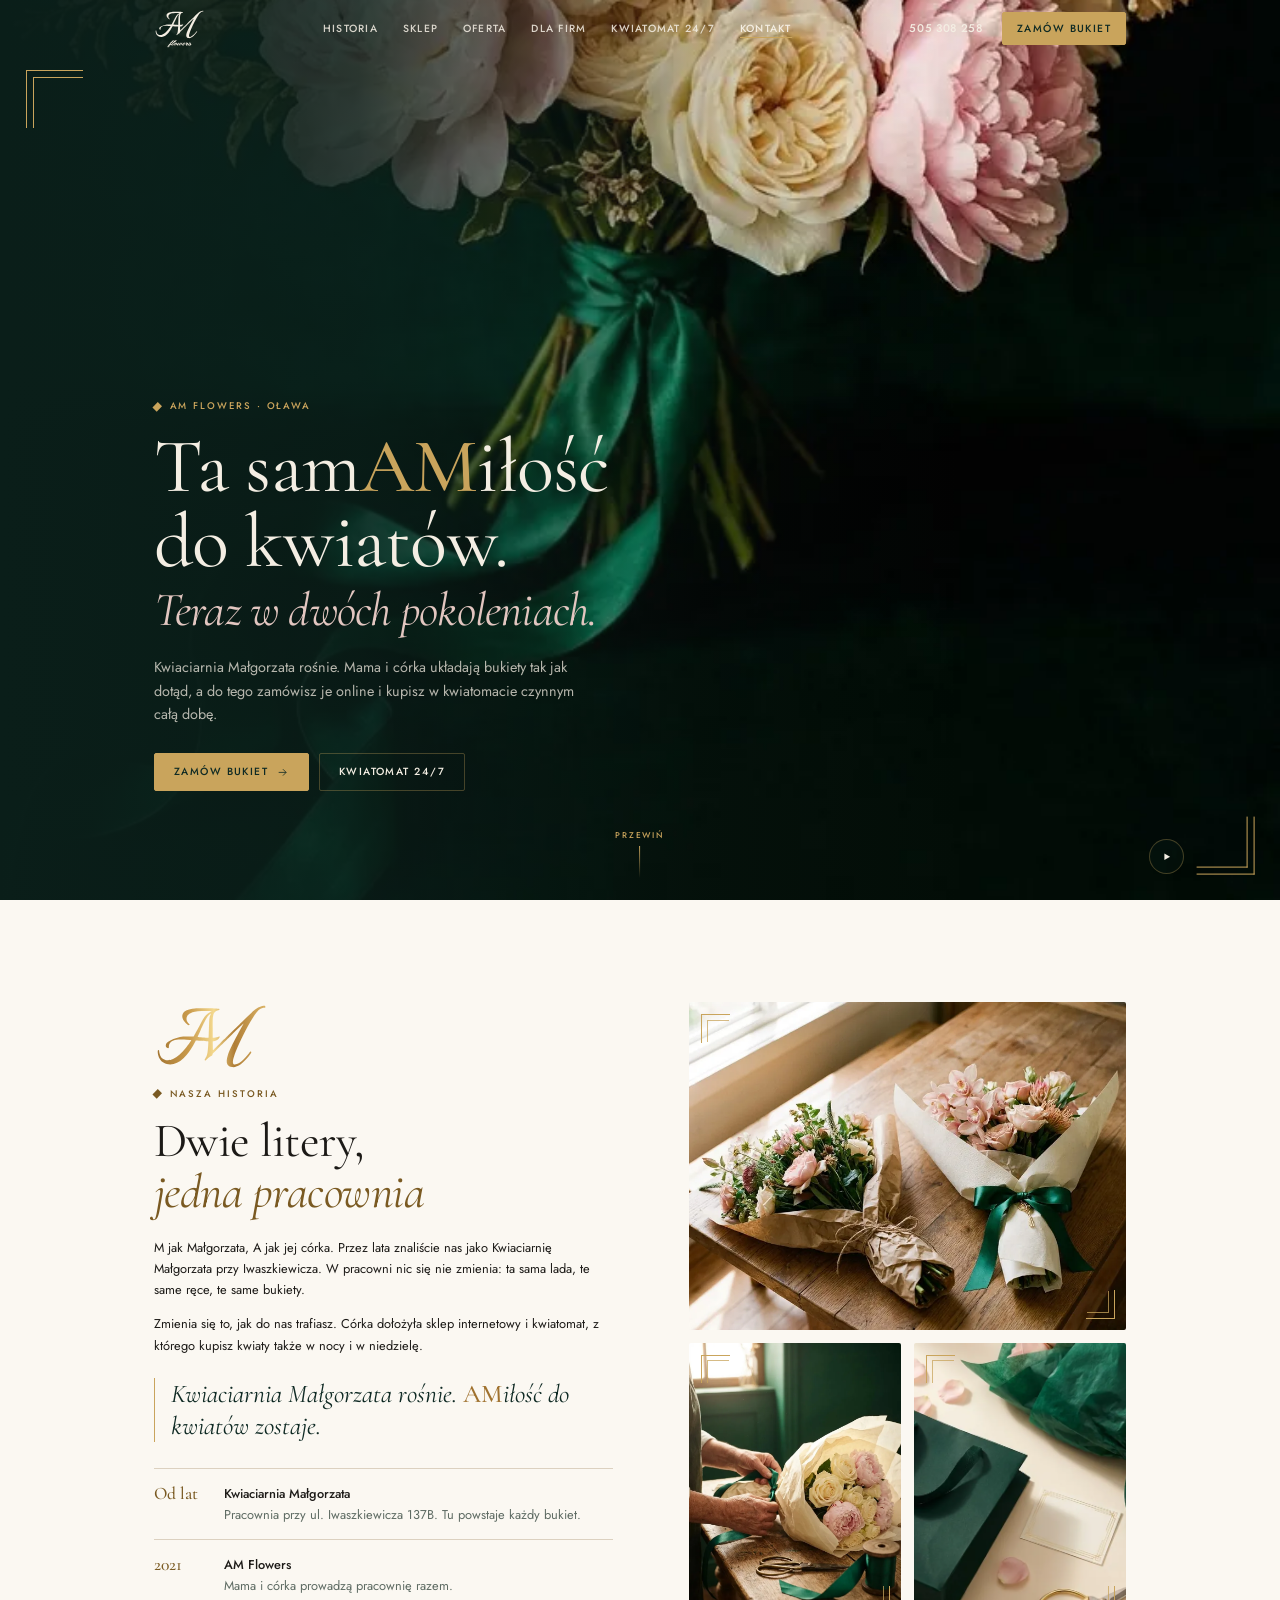
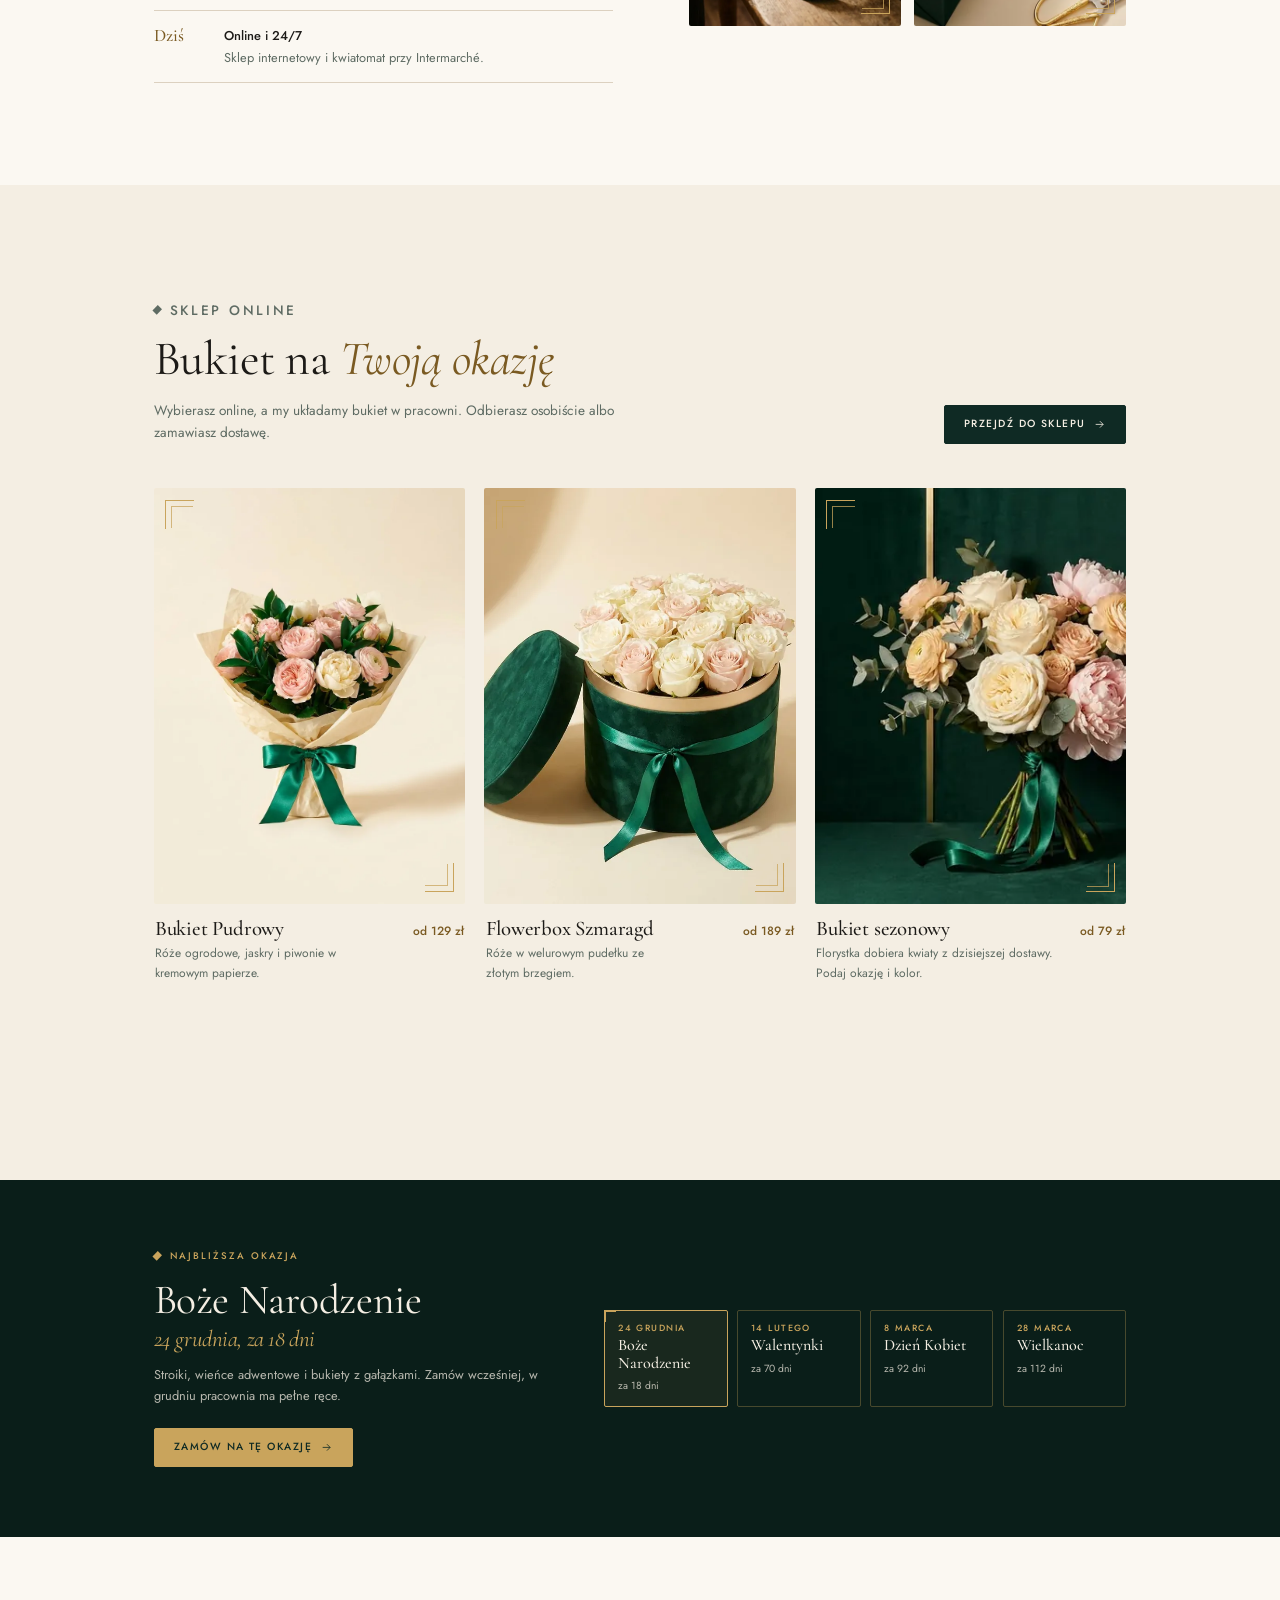
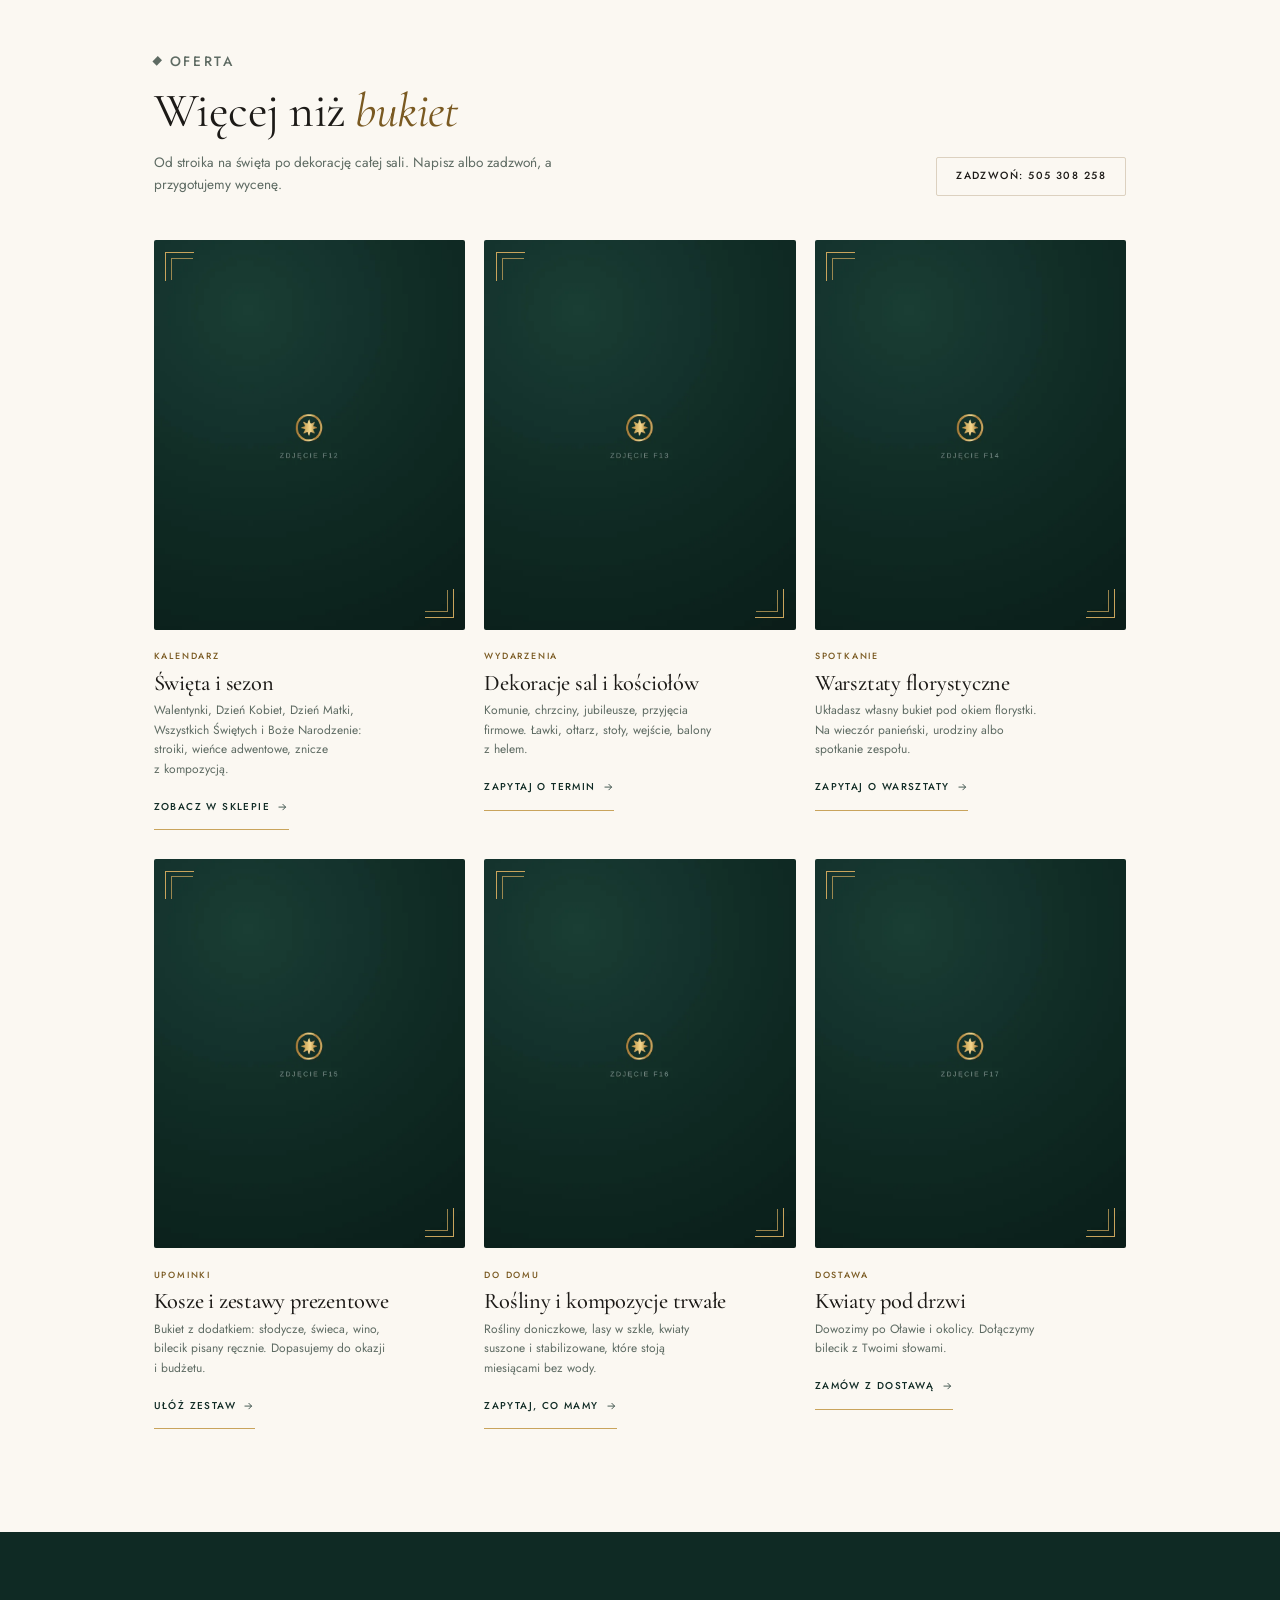
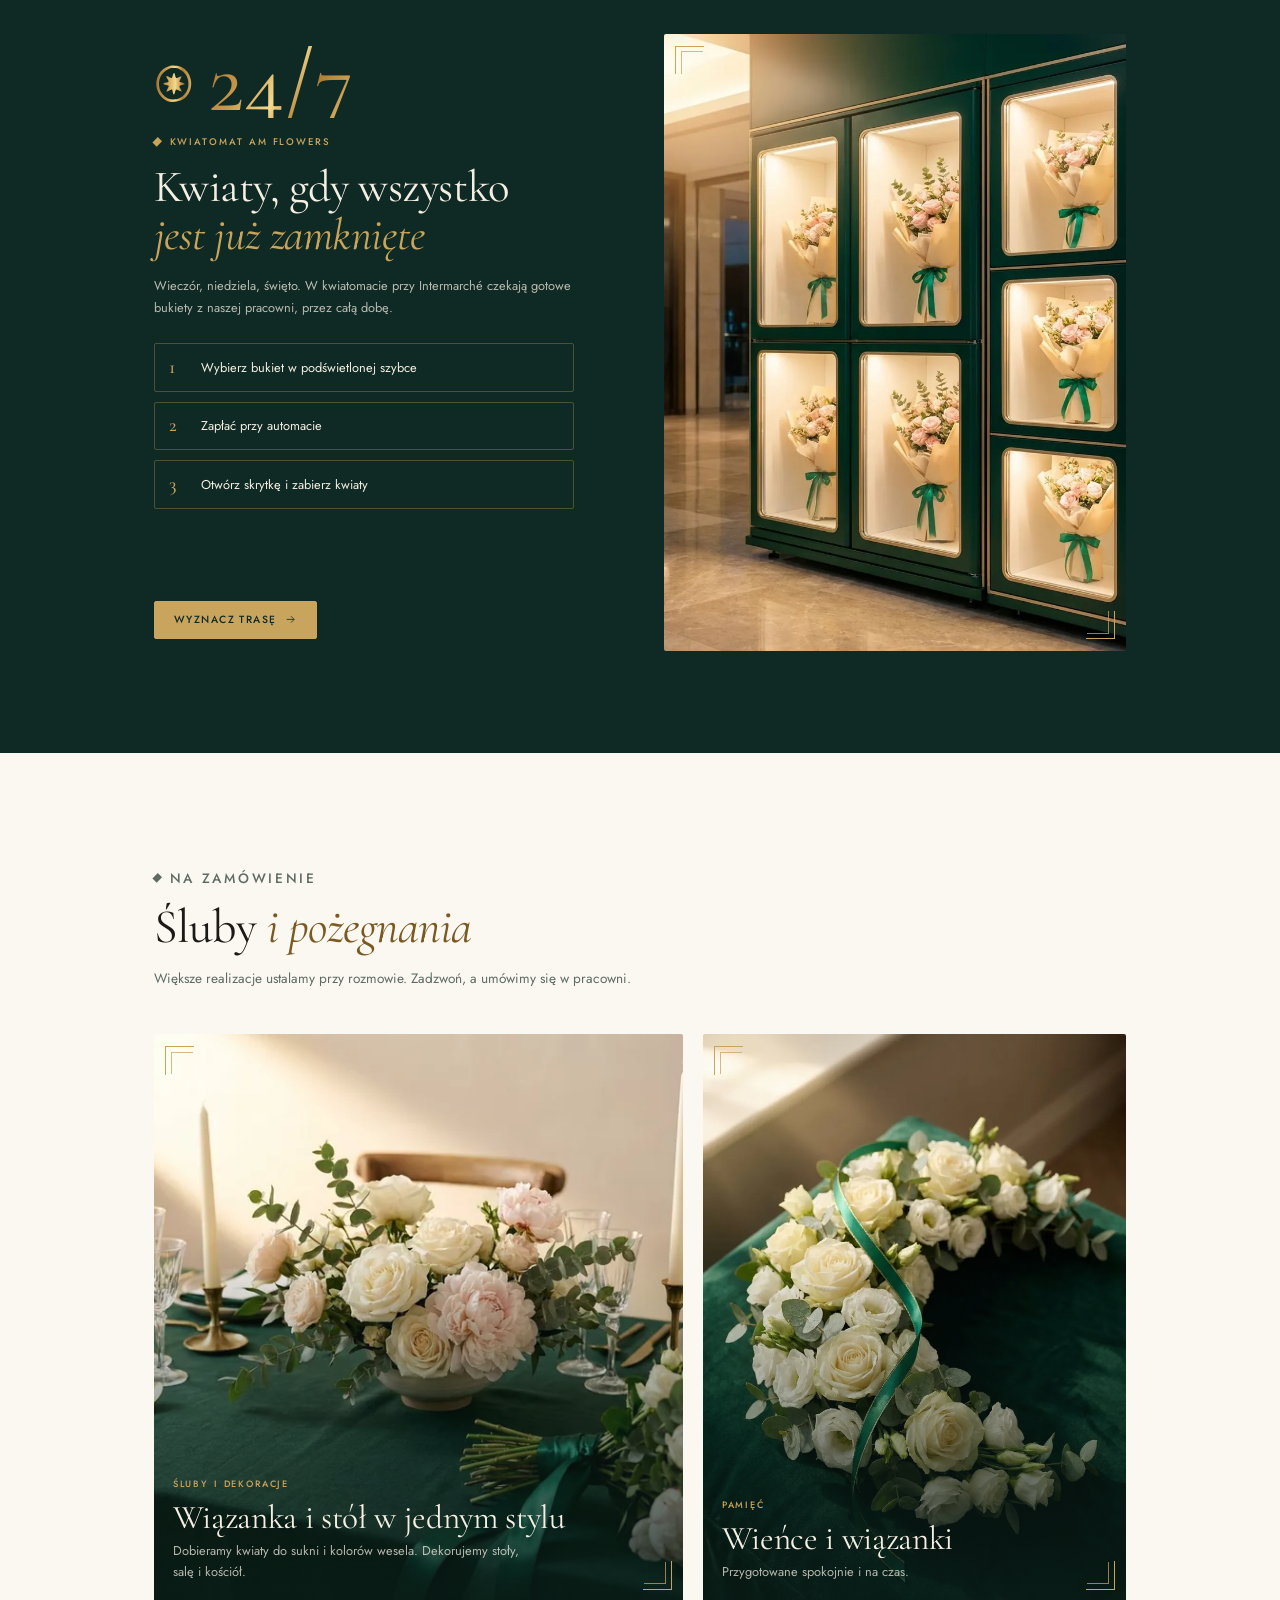
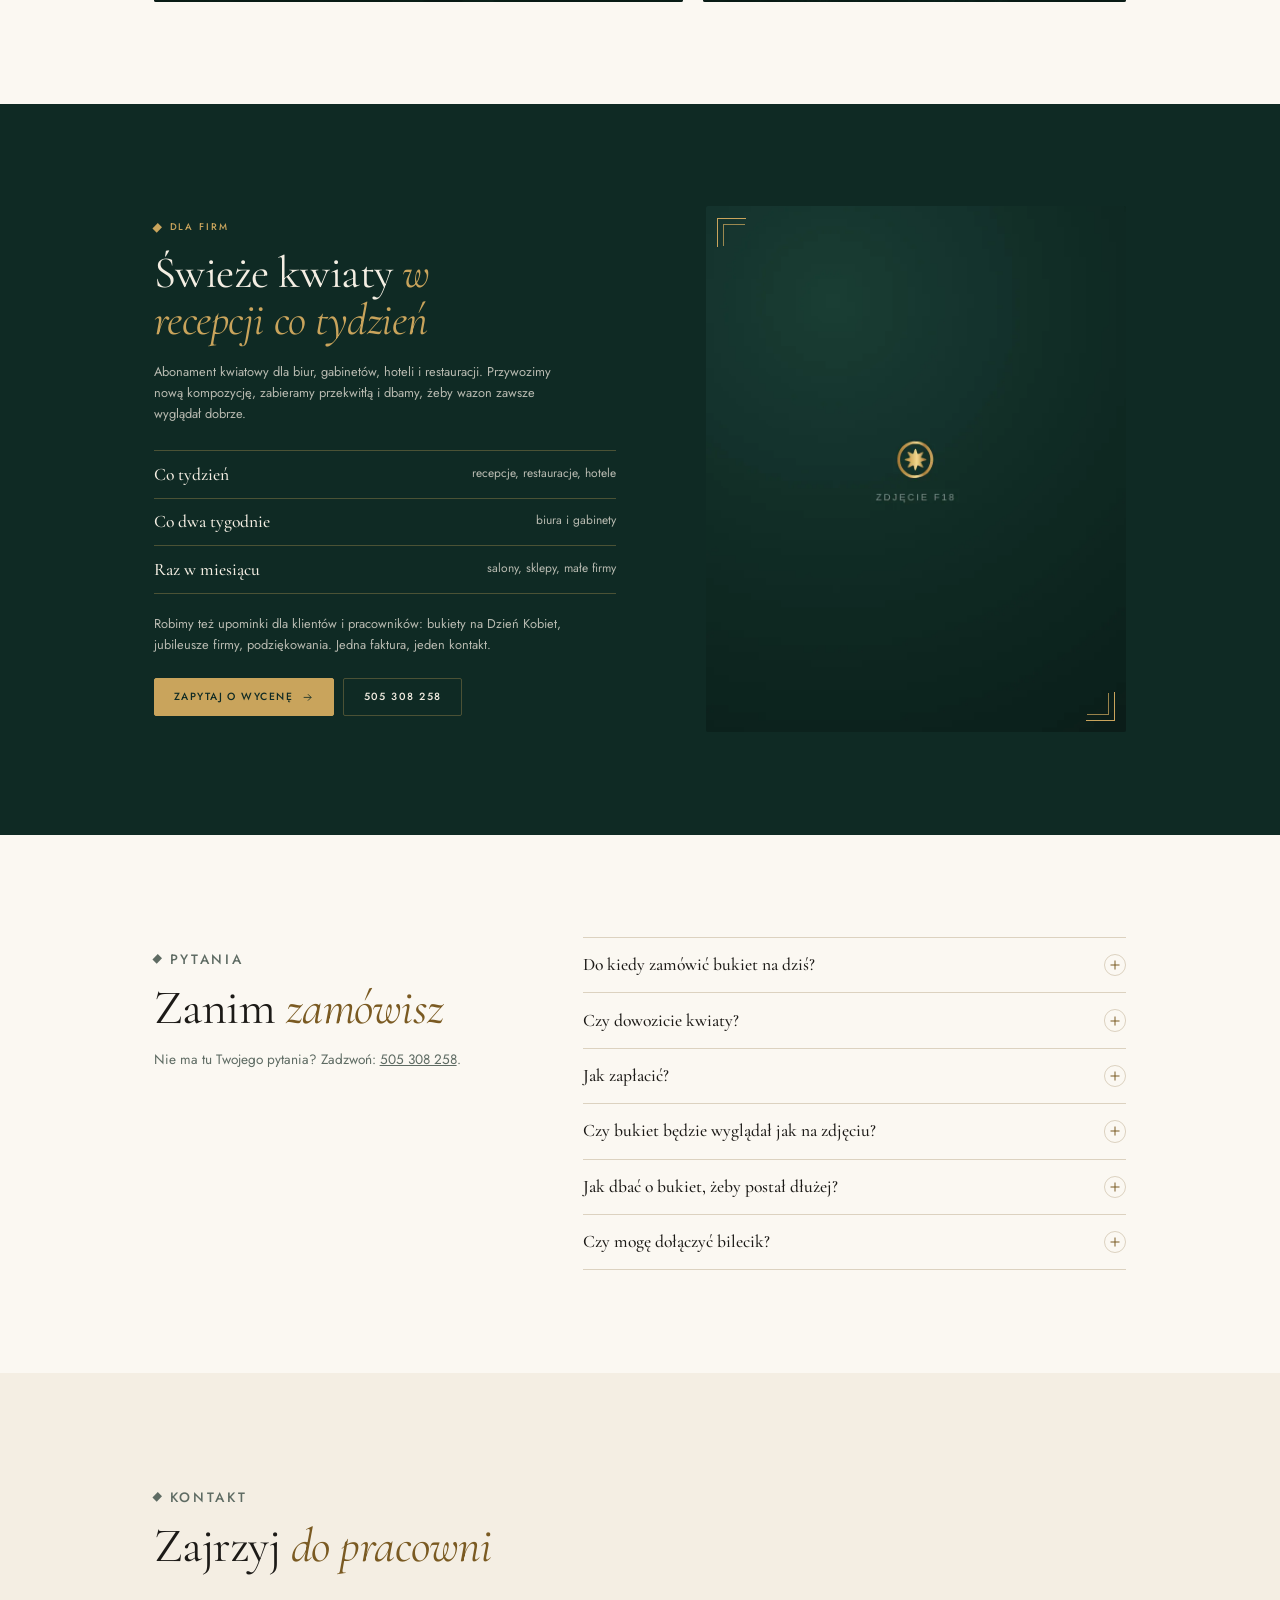
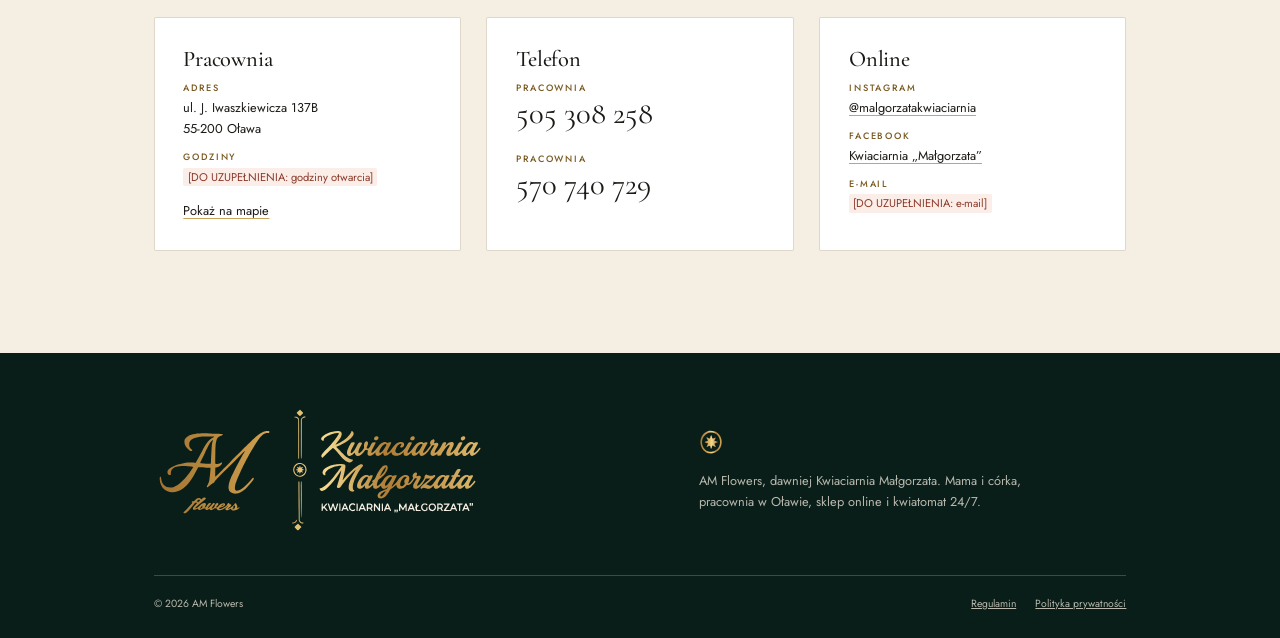
==== index.html @ ce857a8e "Oferta, kalendarz okazji, dla firm, pytania; Sklep w menu prowadzi do sklepu - nowe sekcje: kalendar" ====
<!DOCTYPE html>
<html lang="pl" class="no-js">
<head>
<meta charset="utf-8">
<meta name="viewport" content="width=device-width, initial-scale=1">
<title>Kwiaciarnia Oława · AM Flowers · Kwiatomat 24/7</title>
<meta name="description" content="AM Flowers, dawniej Kwiaciarnia Małgorzata. Bukiety z pracowni przy Iwaszkiewicza w Oławie, sklep online i kwiatomat 24/7 przy Intermarché.">
<link rel="canonical" href="https://amflowers.pl/">
<meta name="theme-color" content="#0F2A24">
<meta property="og:type" content="website">
<meta property="og:locale" content="pl_PL">
<meta property="og:title" content="AM Flowers · dawniej Kwiaciarnia Małgorzata">
<meta property="og:description" content="Mama i córka, pracownia w Oławie, sklep online i kwiatomat 24/7 przy Intermarché.">
<meta property="og:url" content="https://amflowers.pl/">
<meta property="og:image" content="https://amflowers.pl/img/og.jpg">
<link rel="icon" href="favicon.svg" type="image/svg+xml">
<link rel="apple-touch-icon" href="apple-touch-icon.png">
<link rel="manifest" href="manifest.webmanifest">
<link rel="preload" href="fonts/cormorant-garamond-latin-400-normal.woff2" as="font" type="font/woff2" crossorigin>
<link rel="preload" as="image" href="img/f2-800.webp" media="(max-width: 47.99em)">
<link rel="preload" as="image" href="img/hero-poster.webp" media="(min-width: 48em)">
<link rel="stylesheet" href="css/am.css">
<script>document.documentElement.classList.replace('no-js','js');try{var q=new URLSearchParams(location.search);var z=q.get('z')==='malgorzata';if(z){q.delete('z');history.replaceState(null,'',location.pathname+(q.toString()?'?'+q:'')+location.hash)}if(z||sessionStorage.getItem('amArrive')){sessionStorage.removeItem('amArrive');if(!matchMedia('(prefers-reduced-motion: reduce)').matches)document.documentElement.classList.add('arrive')}}catch(e){}</script>
<script type="application/ld+json">
{"@context":"https://schema.org","@type":"Florist","name":"AM Flowers","alternateName":"Kwiaciarnia Małgorzata","url":"https://amflowers.pl/","image":"https://amflowers.pl/img/og.jpg","telephone":["+48505308258","+48570740729"],"address":{"@type":"PostalAddress","streetAddress":"ul. J. Iwaszkiewicza 137B","addressLocality":"Oława","postalCode":"55-200","addressCountry":"PL"},"sameAs":["https://www.instagram.com/malgorzatakwiaciarnia/","https://www.facebook.com/kwiaciarniamalgorzata"],"department":{"@type":"Store","name":"Kwiatomat 24/7 AM Flowers","address":{"@type":"PostalAddress","streetAddress":"ul. ks. prał. F. Kutrowskiego 29","addressLocality":"Oława","postalCode":"55-200","addressCountry":"PL"},"openingHours":"Mo-Su 00:00-23:59"}}
</script>
</head>
<body>
<div class="arrive-veil" aria-hidden="true"><i class="l"></i><i class="r"></i><div class="mark"><img src="logo/am-flowers-gold.svg" alt="" width="1233" height="947"><p>Ta sam<b>AM</b>iłość do kwiatów.</p></div></div>
<a class="skip" href="#tresc">Przejdź do treści</a>

<header class="site-head" id="top">
  <div class="wrap">
    <a class="brand" href="#top" aria-label="AM Flowers, strona główna"><img src="logo/am-flowers-ivory.svg" data-dark="logo/am-flowers-gold.svg" data-light="logo/am-flowers-ivory.svg" width="1233" height="947" alt="AM Flowers"></a>
    <nav class="nav" aria-label="Główna nawigacja">
      <ul>
        <li><a href="#historia">Historia</a></li>
        <li><a href="sklep.html">Sklep</a></li>
        <li><a href="#oferta">Oferta</a></li>
        <li><a href="#firmy">Dla firm</a></li>
        <li><a href="#kwiatomat">Kwiatomat 24/7</a></li>
        <li><a href="#kontakt">Kontakt</a></li>
      </ul>
    </nav>
    <a class="head-tel" href="tel:+48505308258">505 308 258</a>
    <a class="btn btn-gold head-cta" href="sklep.html">Zamów bukiet</a>
    <button class="burger" type="button" aria-expanded="false" aria-controls="mnav" aria-label="Otwórz menu"><span></span></button>
  </div>
</header>
<div class="mnav" id="mnav" hidden>
  <ul>
    <li><a href="#historia">Historia <small>mama i córka</small></a></li>
    <li><a href="sklep.html">Sklep <small>online</small></a></li>
    <li><a href="#oferta">Oferta <small>co robimy</small></a></li>
    <li><a href="#firmy">Dla firm <small>abonament</small></a></li>
    <li><a href="#kwiatomat">Kwiatomat <small>24/7</small></a></li>
    <li><a href="#okazje">Śluby i pamięć <small>na zamówienie</small></a></li>
    <li><a href="#kontakt">Kontakt <small>pracownia</small></a></li>
  </ul>
  <a class="btn btn-gold" href="tel:+48505308258">Zadzwoń: 505 308 258</a>
</div>

<main id="tresc">
  <section class="hero on-dark" aria-labelledby="hero-h">
    <div class="hero-media" data-video="video/hero.mp4">
      <picture>
        <source media="(min-width: 48em)" srcset="img/hero-poster.webp">
        <img src="img/f2-800.webp" width="768" height="1376" alt="" fetchpriority="high">
      </picture>
    </div>
    <i class="corner tl" aria-hidden="true"></i><i class="corner br" aria-hidden="true"></i>
    <div class="wrap">
      <div class="copy">
        <p class="eyebrow rv">AM Flowers · Oława</p>
        <h1 id="hero-h" class="rv rv-d1" aria-label="Ta sama AMiłość do kwiatów. Teraz w dwóch pokoleniach."><span aria-hidden="true">Ta sam<span class="am">AM</span>iłość do&nbsp;kwiatów.<em>Teraz w dwóch pokoleniach.</em></span></h1>
        <p class="lead rv rv-d2">Kwiaciarnia Małgorzata rośnie. Mama i córka układają bukiety tak jak dotąd, a do tego zamówisz je online i kupisz w kwiatomacie czynnym całą dobę.</p>
        <div class="ctas rv rv-d3">
          <a class="btn btn-gold" href="sklep.html">Zamów bukiet <svg viewBox="0 0 24 24" fill="none" stroke="currentColor" stroke-width="1.5" aria-hidden="true"><path d="M5 12h14M13 6l6 6-6 6"/></svg></a>
          <a class="btn btn-ghost" href="#kwiatomat">Kwiatomat 24/7</a>
        </div>
        <p class="was rv rv-d3"><img src="logo/ornament-star.svg" alt="" width="110" height="110">Dawniej Kwiaciarnia Małgorzata · ul. Iwaszkiewicza 137B</p>
      </div>
    </div>
    <a class="scroll-cue" href="#historia">Przewiń<i></i></a>
  </section>

  <section class="section" id="historia" aria-labelledby="h-historia">
    <div class="wrap story-grid">
      <div class="story-copy">
        <img class="monogram rv" src="logo/am-monogram-gold.svg" width="1233" height="720" alt="">
        <p class="eyebrow rv">Nasza historia</p>
        <h2 id="h-historia" class="rv" style="font-size:clamp(2.25rem,5.5vw,3.75rem)">Dwie litery, <em style="font-style:italic;color:var(--gold-text)">jedna pracownia</em></h2>
        <div class="rv" style="margin-top:1.5rem">
          <p>M jak Małgorzata, A jak jej córka. Przez lata znaliście nas jako Kwiaciarnię Małgorzata przy Iwaszkiewicza. W pracowni nic się nie zmienia: ta sama lada, te same ręce, te same bukiety.</p>
          <p>Zmienia się to, jak do nas trafiasz. Córka dołożyła sklep internetowy i kwiatomat, z którego kupisz kwiaty także w nocy i w niedzielę.</p>
        </div>
        <p class="big rv">Kwiaciarnia Małgorzata rośnie. <span class="am">AM</span>iłość do kwiatów zostaje.</p>
        <ol class="steps rv">
          <li><b>Od lat</b><span><strong>Kwiaciarnia Małgorzata</strong>Pracownia przy ul. Iwaszkiewicza 137B. Tu powstaje każdy bukiet.</span></li>
          <li><b>2021</b><span><strong>AM Flowers</strong>Mama i córka prowadzą pracownię razem.</span></li>
          <li><b>Dziś</b><span><strong>Online i 24/7</strong>Sklep internetowy i kwiatomat przy Intermarché.</span></li>
        </ol>
      </div>
      <div class="story-photos">
        <figure class="frame lift rv" style="margin:0"><i class="c2"></i><img src="img/f5-800.webp" srcset="img/f5-800.webp 800w, img/f5-lg.webp 1200w" sizes="(min-width:56em) 45vw, 100vw" width="1200" height="896" alt="Dwa bukiety na dębowym stole: w szarym papierze z jutą i w kremowym papierze ze szmaragdową wstążką" loading="lazy"></figure>
        <figure class="frame lift tall rv rv-d1" style="margin:0"><i class="c2"></i><img src="img/f4-800.webp" srcset="img/f4-800.webp 800w, img/f4-lg.webp 896w" sizes="(min-width:56em) 22vw, 100vw" width="896" height="1200" alt="Dłonie florystki wiążą szmaragdową wstążkę na bukiecie róż i piwonii" loading="lazy"></figure>
        <figure class="frame lift tall rv rv-d2" style="margin:0"><i class="c2"></i><img src="img/f10-800.webp" srcset="img/f10-800.webp 800w, img/f10-lg.webp 1200w" sizes="(min-width:56em) 22vw, 100vw" width="1200" height="896" alt="Szmaragdowa torba, bilecik ze złotą ramką i bukiet w szmaragdowej bibule" loading="lazy"></figure>
      </div>
    </div>
  </section>

  <section class="section" id="sklep" aria-labelledby="h-sklep" style="background:var(--paper-2)">
    <div class="wrap">
      <div class="head-row">
        <div class="section-head">
          <p class="eyebrow rv">Sklep online</p>
          <h2 id="h-sklep" class="rv">Bukiet na <em>Twoją okazję</em></h2>
          <p class="rv">Wybierasz online, a my układamy bukiet w pracowni. Odbierasz osobiście albo zamawiasz dostawę.</p>
        </div>
        <a class="btn rv" href="sklep.html">Przejdź do sklepu <svg viewBox="0 0 24 24" fill="none" stroke="currentColor" stroke-width="1.5" aria-hidden="true"><path d="M5 12h14M13 6l6 6-6 6"/></svg></a>
      </div>
      <div class="shop-grid">
        <a class="card lift rv" href="sklep.html#p=bukiet-pudrowy">
          <div class="frame"><i class="c2"></i><img src="img/f7-800.webp" srcset="img/f7-800.webp 800w, img/f7-lg.webp 896w" sizes="(min-width:62em) 30vw, (min-width:40em) 50vw, 100vw" width="896" height="1200" alt="Bukiet różowych róż ogrodowych i jaskrów w kremowym papierze ze szmaragdową kokardą" loading="lazy"></div>
          <div class="card-body"><div><h3>Bukiet Pudrowy</h3><p>Róże ogrodowe, jaskry i piwonie w kremowym papierze.</p></div><span class="price">od 129 zł</span></div>
        </a>
        <a class="card lift rv rv-d1" href="sklep.html#p=flowerbox-szmaragd">
          <div class="frame"><i class="c2"></i><img src="img/f8-800.webp" srcset="img/f8-800.webp 800w, img/f8-lg.webp 1024w" sizes="(min-width:62em) 30vw, (min-width:40em) 50vw, 100vw" width="1024" height="1024" alt="Szmaragdowy welurowy flowerbox ze złotym brzegiem, wypełniony kremowymi i różowymi różami" loading="lazy" style="object-position:50% 40%"></div>
          <div class="card-body"><div><h3>Flowerbox Szmaragd</h3><p>Róże w welurowym pudełku ze złotym brzegiem.</p></div><span class="price">od 189 zł</span></div>
        </a>
        <a class="card lift rv rv-d2" href="sklep.html#p=bukiet-sezonowy">
          <div class="frame"><i class="c2"></i><img src="img/f1-800.webp" srcset="img/f1-800.webp 800w, img/f1-lg.webp 1376w" sizes="(min-width:62em) 30vw, (min-width:40em) 50vw, 100vw" width="1376" height="768" alt="Bukiet kremowych róż, jaskrów i piwonii z eukaliptusem na szmaragdowym tle" loading="lazy" style="object-position:74% 50%"></div>
          <div class="card-body"><div><h3>Bukiet sezonowy</h3><p>Florystka dobiera kwiaty z dzisiejszej dostawy. Podaj okazję i kolor.</p></div><span class="price">od 79 zł</span></div>
        </a>
      </div>
      <div class="shop-foot rv">
        <ul>
          <li>Odbiór w pracowni</li>
          <li>Dostawa po Oławie</li>
          <li>Bilecik z Twoimi życzeniami</li>
        </ul>
        <a class="btn" href="sklep.html">Cały sklep <svg viewBox="0 0 24 24" fill="none" stroke="currentColor" stroke-width="1.5" aria-hidden="true"><path d="M5 12h14M13 6l6 6-6 6"/></svg></a>
      </div>
    </div>
  </section>


  <section class="cal on-dark" aria-labelledby="h-cal">
    <div class="wrap cal-in">
      <div class="cal-now rv">
        <p class="eyebrow">Najbliższa okazja</p>
        <h2 id="h-cal"><span id="calName">Boże Narodzenie</span> <em id="calWhen"></em></h2>
        <p class="muted" id="calTip">Stroiki, wieńce adwentowe i bukiety z gałązkami. Zamów wcześniej, w grudniu pracownia ma pełne ręce.</p>
        <a class="btn btn-gold" id="calCta" href="sklep.html">Zamów na tę okazję <svg viewBox="0 0 24 24" fill="none" stroke="currentColor" stroke-width="1.5" aria-hidden="true"><path d="M5 12h14M13 6l6 6-6 6"/></svg></a>
      </div>
      <ol class="cal-list rv rv-d1" id="calList" aria-label="Kalendarz okazji"></ol>
    </div>
  </section>



  <section class="section" id="oferta" aria-labelledby="h-oferta">
    <div class="wrap">
      <div class="head-row">
        <div class="section-head">
          <p class="eyebrow rv">Oferta</p>
          <h2 id="h-oferta" class="rv">Więcej niż <em>bukiet</em></h2>
          <p class="rv">Od stroika na święta po dekorację całej sali. Napisz albo zadzwoń, a przygotujemy wycenę.</p>
        </div>
        <a class="btn btn-ghost rv" href="tel:+48505308258">Zadzwoń: 505 308 258</a>
      </div>
      <div class="svc-grid">
        <article class="svc lift rv">
          <div class="frame"><i class="c2"></i><img src="img/s-sezon.webp" width="900" height="1200" alt="Wieniec adwentowy ze świecami i szmaragdową wstążką na dębowym stole" loading="lazy"></div>
          <div class="svc-body"><small>Kalendarz</small><h3>Święta i sezon</h3><p>Walentynki, Dzień Kobiet, Dzień Matki, Wszystkich Świętych i Boże Narodzenie: stroiki, wieńce adwentowe, znicze z kompozycją.</p><a href="sklep.html">Zobacz w sklepie <svg viewBox="0 0 24 24" fill="none" stroke="currentColor" stroke-width="1.5" aria-hidden="true"><path d="M5 12h14M13 6l6 6-6 6"/></svg></a></div>
        </article>
        <article class="svc lift rv rv-d1">
          <div class="frame"><i class="c2"></i><img src="img/s-dekoracje.webp" width="900" height="1200" alt="Sala przygotowana na przyjęcie: girlandy z kwiatów i świece na długim stole" loading="lazy"></div>
          <div class="svc-body"><small>Wydarzenia</small><h3>Dekoracje sal i kościołów</h3><p>Komunie, chrzciny, jubileusze, przyjęcia firmowe. Ławki, ołtarz, stoły, wejście, balony z helem.</p><a href="#kontakt">Zapytaj o termin <svg viewBox="0 0 24 24" fill="none" stroke="currentColor" stroke-width="1.5" aria-hidden="true"><path d="M5 12h14M13 6l6 6-6 6"/></svg></a></div>
        </article>
        <article class="svc lift rv rv-d2">
          <div class="frame"><i class="c2"></i><img src="img/s-warsztaty.webp" width="900" height="1200" alt="Kilka par dłoni układa bukiety przy wspólnym stole w pracowni" loading="lazy"></div>
          <div class="svc-body"><small>Spotkanie</small><h3>Warsztaty florystyczne</h3><p>Układasz własny bukiet pod okiem florystki. Na wieczór panieński, urodziny albo spotkanie zespołu.</p><a href="#kontakt">Zapytaj o warsztaty <svg viewBox="0 0 24 24" fill="none" stroke="currentColor" stroke-width="1.5" aria-hidden="true"><path d="M5 12h14M13 6l6 6-6 6"/></svg></a></div>
        </article>
        <article class="svc lift rv">
          <div class="frame"><i class="c2"></i><img src="img/s-prezenty.webp" width="900" height="1200" alt="Szmaragdowe pudełka prezentowe z małymi bukietami i bilecikami ze złotą ramką" loading="lazy"></div>
          <div class="svc-body"><small>Upominki</small><h3>Kosze i zestawy prezentowe</h3><p>Bukiet z dodatkiem: słodycze, świeca, wino, bilecik pisany ręcznie. Dopasujemy do okazji i budżetu.</p><a href="#kontakt">Ułóż zestaw <svg viewBox="0 0 24 24" fill="none" stroke="currentColor" stroke-width="1.5" aria-hidden="true"><path d="M5 12h14M13 6l6 6-6 6"/></svg></a></div>
        </article>
        <article class="svc lift rv rv-d1">
          <div class="frame"><i class="c2"></i><img src="img/s-rosliny.webp" width="900" height="1200" alt="Rośliny doniczkowe w ceramicznych osłonkach i szklany słój z mchem na parapecie" loading="lazy"></div>
          <div class="svc-body"><small>Do domu</small><h3>Rośliny i kompozycje trwałe</h3><p>Rośliny doniczkowe, lasy w szkle, kwiaty suszone i stabilizowane, które stoją miesiącami bez wody.</p><a href="#kontakt">Zapytaj, co mamy <svg viewBox="0 0 24 24" fill="none" stroke="currentColor" stroke-width="1.5" aria-hidden="true"><path d="M5 12h14M13 6l6 6-6 6"/></svg></a></div>
        </article>
        <article class="svc lift rv rv-d2">
          <div class="frame"><i class="c2"></i><img src="img/s-dostawa.webp" width="900" height="1200" alt="Dłoń wręcza bukiet w kremowym papierze przy drzwiach mieszkania" loading="lazy"></div>
          <div class="svc-body"><small>Dostawa</small><h3>Kwiaty pod drzwi</h3><p>Dowozimy po Oławie i okolicy. Dołączymy bilecik z Twoimi słowami.</p><a href="sklep.html">Zamów z dostawą <svg viewBox="0 0 24 24" fill="none" stroke="currentColor" stroke-width="1.5" aria-hidden="true"><path d="M5 12h14M13 6l6 6-6 6"/></svg></a></div>
        </article>
      </div>
    </div>
  </section>

  <section class="section on-dark kiosk" id="kwiatomat" aria-labelledby="h-kiosk">
    <div class="wrap kiosk-grid">
      <figure class="frame lift rv" style="margin:0"><i class="c2"></i><img src="img/f6-800.webp" srcset="img/f6-800.webp 800w, img/f6-lg.webp 896w" sizes="(min-width:56em) 45vw, 100vw" width="896" height="1200" alt="Szmaragdowy kwiatomat z podświetlonymi szybkami, w każdej bukiet w kremowym papierze" loading="lazy"></figure>
      <div>
        <div class="k247 rv"><img src="logo/ornament-star.svg" width="110" height="110" alt=""><span aria-hidden="true">24/7</span></div>
        <p class="eyebrow rv">Kwiatomat AM Flowers</p>
        <h2 id="h-kiosk" class="rv">Kwiaty, gdy wszystko <em style="font-style:italic;color:var(--gold)">jest już zamknięte</em></h2>
        <p class="muted rv" style="margin-top:1.25rem;max-width:34rem">Wieczór, niedziela, święto. W kwiatomacie przy Intermarché czekają gotowe bukiety z naszej pracowni, przez całą dobę.</p>
        <ol class="how rv">
          <li>Wybierz bukiet w podświetlonej szybce</li>
          <li>Zapłać przy automacie</li>
          <li>Otwórz skrytkę i zabierz kwiaty</li>
        </ol>
        <p class="addr rv"><strong>Adres</strong>Intermarché, ul. ks. prał. F. Kutrowskiego 29, 55-200 Oława</p>
        <div class="rv" style="margin-top:1.75rem"><a class="btn btn-gold" href="https://www.google.com/maps/search/?api=1&amp;query=Intermarch%C3%A9+Kutrowskiego+29+O%C5%82awa" target="_blank" rel="noopener">Wyznacz trasę <svg viewBox="0 0 24 24" fill="none" stroke="currentColor" stroke-width="1.5" aria-hidden="true"><path d="M5 12h14M13 6l6 6-6 6"/></svg><span class="sr-only">(otwiera Mapy Google)</span></a></div>
      </div>
    </div>
  </section>


  <section class="section" id="okazje" aria-labelledby="h-okazje">
    <div class="wrap">
      <div class="section-head">
        <p class="eyebrow rv">Na zamówienie</p>
        <h2 id="h-okazje" class="rv">Śluby <em>i pożegnania</em></h2>
        <p class="rv">Większe realizacje ustalamy przy rozmowie. Zadzwoń, a umówimy się w pracowni.</p>
      </div>
      <div class="occ-grid">
        <a class="occ lift rv" href="tel:+48505308258">
          <div class="frame"><i class="c2"></i><img src="img/f9-800.webp" srcset="img/f9-800.webp 800w, img/f9-lg.webp 1200w" sizes="(min-width:48em) 55vw, 100vw" width="1200" height="896" alt="Stół weselny ze szmaragdowym obrusem, kompozycją z róż i piwonii, świecami i wiązanką" loading="lazy"><span class="shade"></span></div>
          <div class="txt"><small>Śluby i dekoracje</small><h3>Wiązanka i stół w jednym stylu</h3><p>Dobieramy kwiaty do sukni i kolorów wesela. Dekorujemy stoły, salę i kościół.</p></div>
        </a>
        <a class="occ lift rv rv-d1" href="tel:+48505308258">
          <div class="frame"><i class="c2"></i><img src="img/f11-800.webp" srcset="img/f11-800.webp 800w, img/f11-lg.webp 896w" sizes="(min-width:48em) 45vw, 100vw" width="896" height="1200" alt="Wiązanka z białych róż i eukaliptusa na szmaragdowym aksamicie" loading="lazy"><span class="shade"></span></div>
          <div class="txt"><small>Pamięć</small><h3>Wieńce i wiązanki</h3><p>Przygotowane spokojnie i na czas.</p></div>
        </a>
      </div>
    </div>
  </section>

  <section class="section on-dark biz" id="firmy" aria-labelledby="h-firmy">
    <div class="wrap biz-grid">
      <div>
        <p class="eyebrow rv">Dla firm</p>
        <h2 id="h-firmy" class="rv">Świeże kwiaty <em style="font-style:italic;color:var(--gold)">w recepcji co tydzień</em></h2>
        <p class="muted rv" style="margin-top:1.25rem;max-width:34rem">Abonament kwiatowy dla biur, gabinetów, hoteli i restauracji. Przywozimy nową kompozycję, zabieramy przekwitłą i dbamy, żeby wazon zawsze wyglądał dobrze.</p>
        <ul class="biz-list rv">
          <li><b>Co tydzień</b><span>recepcje, restauracje, hotele</span></li>
          <li><b>Co dwa tygodnie</b><span>biura i gabinety</span></li>
          <li><b>Raz w miesiącu</b><span>salony, sklepy, małe firmy</span></li>
        </ul>
        <p class="muted rv" style="margin-bottom:1.75rem">Robimy też upominki dla klientów i pracowników: bukiety na Dzień Kobiet, jubileusze firmy, podziękowania. Jedna faktura, jeden kontakt.</p>
        <div class="rv" style="display:flex;flex-wrap:wrap;gap:.75rem"><a class="btn btn-gold" href="#kontakt">Zapytaj o wycenę <svg viewBox="0 0 24 24" fill="none" stroke="currentColor" stroke-width="1.5" aria-hidden="true"><path d="M5 12h14M13 6l6 6-6 6"/></svg></a><a class="btn btn-ghost" href="tel:+48505308258">505 308 258</a></div>
      </div>
      <figure class="frame lift rv" style="margin:0"><i class="c2"></i><img src="img/s-firmy.webp" width="900" height="1200" alt="Wysoka kompozycja z róż i eukaliptusa na ladzie recepcji" loading="lazy"></figure>
    </div>
  </section>


  <section class="section" id="pytania" aria-labelledby="h-faq">
    <div class="wrap faq-grid">
      <div class="section-head">
        <p class="eyebrow rv">Pytania</p>
        <h2 id="h-faq" class="rv">Zanim <em>zamówisz</em></h2>
        <p class="rv">Nie ma tu Twojego pytania? Zadzwoń: <a href="tel:+48505308258">505 308 258</a>.</p>
      </div>
      <div class="faq rv">
        <details><summary>Do kiedy zamówić bukiet na dziś?<i aria-hidden="true"></i></summary><p>Zadzwoń rano, a postaramy się przygotować bukiet tego samego dnia. W święta i przed Dniem Matki zamawiaj kilka dni wcześniej. Wieczorem i w niedzielę gotowe bukiety czekają w kwiatomacie przy Intermarché.</p></details>
        <details><summary>Czy dowozicie kwiaty?<i aria-hidden="true"></i></summary><p>Tak, po Oławie i okolicy. Adres i godzinę podajesz przy zamówieniu w sklepie. Koszt dostawy widzisz w koszyku przed zapłatą.</p></details>
        <details><summary>Jak zapłacić?<i aria-hidden="true"></i></summary><p>W sklepie online: BLIK, karta albo Przelewy24. Możesz też zapłacić przy odbiorze w pracowni. Kompozycje na zamówienie (śluby, wieńce, dekoracje) rozliczamy po rozmowie.</p></details>
        <details><summary>Czy bukiet będzie wyglądał jak na zdjęciu?<i aria-hidden="true"></i></summary><p>Układamy go z kwiatów, które danego dnia są najświeższe, w tych samych kolorach i stylu. Jeśli jakiegoś kwiatu brakuje, dobieramy podobny.</p></details>
        <details><summary>Jak dbać o bukiet, żeby postał dłużej?<i aria-hidden="true"></i></summary><p>Przytnij łodygi ukośnie o 2–3 cm, wstaw do czystego wazonu z chłodną wodą i odżywką. Wodę zmieniaj co dwa dni. Postaw bukiet z dala od kaloryfera, słońca i owoców.</p></details>
        <details><summary>Czy mogę dołączyć bilecik?<i aria-hidden="true"></i></summary><p>Tak. W sklepie wpisujesz treść w karcie produktu, a florystka przepisze ją ręcznie na bilecik ze złotą ramką.</p></details>
      </div>
    </div>
  </section>

  <section class="section" id="kontakt" aria-labelledby="h-kontakt" style="background:var(--paper-2)">
    <div class="wrap">
      <div class="section-head">
        <p class="eyebrow rv">Kontakt</p>
        <h2 id="h-kontakt" class="rv">Zajrzyj <em>do pracowni</em></h2>
      </div>
      <div class="contact-grid">
        <div class="contact-card rv">
          <h3>Pracownia</h3>
          <dl>
            <div><dt>Adres</dt><dd>ul. J. Iwaszkiewicza 137B<br>55-200 Oława</dd></div>
            <div><dt>Godziny</dt><dd><span class="todo">[DO UZUPEŁNIENIA: godziny otwarcia]</span></dd></div>
            <div><dd><a href="https://www.google.com/maps/search/?api=1&amp;query=Iwaszkiewicza+137B+O%C5%82awa" target="_blank" rel="noopener">Pokaż na mapie<span class="sr-only"> (otwiera Mapy Google)</span></a></dd></div>
          </dl>
        </div>
        <div class="contact-card rv rv-d1">
          <h3>Telefon</h3>
          <dl>
            <div><dt>Pracownia</dt><dd><a class="tel-big" href="tel:+48505308258">505 308 258</a></dd></div>
            <div><dt>Pracownia</dt><dd><a class="tel-big" href="tel:+48570740729">570 740 729</a></dd></div>
          </dl>
        </div>
        <div class="contact-card rv rv-d2">
          <h3>Online</h3>
          <dl>
            <div><dt>Instagram</dt><dd><a href="https://www.instagram.com/malgorzatakwiaciarnia/" target="_blank" rel="noopener">@malgorzatakwiaciarnia</a></dd></div>
            <div><dt>Facebook</dt><dd><a href="https://www.facebook.com/kwiaciarniamalgorzata" target="_blank" rel="noopener">Kwiaciarnia „Małgorzata”</a></dd></div>
            <div><dt>E-mail</dt><dd><span class="todo">[DO UZUPEŁNIENIA: e-mail]</span></dd></div>
          </dl>
        </div>
      </div>
    </div>
  </section>
</main>

<footer class="site-foot on-dark">
  <div class="wrap">
    <div class="foot-top">
      <img src="logo/lockup-am-x-malgorzata-on-emerald.svg" width="2333" height="926" alt="AM Flowers i Kwiaciarnia Małgorzata" loading="lazy">
      <div>
        <img src="logo/ornament-star.svg" alt="" width="110" height="110" style="width:2rem;margin-bottom:1.25rem">
        <p>AM Flowers, dawniej Kwiaciarnia Małgorzata. Mama i córka, pracownia w Oławie, sklep online i kwiatomat 24/7.</p>
      </div>
    </div>
    <div class="foot-bottom">
      <span>© 2026 AM Flowers</span>
      <span class="foot-links"><a href="regulamin.html">Regulamin</a><a href="polityka-prywatnosci.html">Polityka prywatności</a></span>
    </div>
  </div>
</footer>

<nav class="mbar" aria-label="Szybkie akcje">
  <a href="tel:+48505308258"><svg viewBox="0 0 24 24" fill="none" stroke="currentColor" stroke-width="1.5" aria-hidden="true"><path d="M5 4h4l2 5-2.5 1.5a11 11 0 0 0 5 5L15 13l5 2v4a2 2 0 0 1-2 2A16 16 0 0 1 3 6a2 2 0 0 1 2-2"/></svg>Zadzwoń</a>
  <a href="sklep.html">Zamów bukiet</a>
</nav>

<script src="js/am.js" defer></script>
</body>
</html>
---- css/am.css ----
/* AM Flowers · tokens from brandbook.config.json */
@font-face{font-family:'Cormorant';font-weight:400;font-style:normal;font-display:swap;src:url(../fonts/cormorant-garamond-latin-400-normal.woff2) format('woff2');unicode-range:U+0000-00FF,U+0131,U+0152-0153,U+02BB-02BC,U+02C6,U+02DA,U+02DC,U+2000-206F,U+20AC,U+2122,U+2212}
@font-face{font-family:'Cormorant';font-weight:400;font-style:normal;font-display:swap;src:url(../fonts/cormorant-garamond-latin-ext-400-normal.woff2) format('woff2');unicode-range:U+0100-02AF,U+1E00-1EFF,U+2020,U+20A0-20AB,U+20AD-20CF,U+2113,U+2C60-2C7F,U+A720-A7FF}
@font-face{font-family:'Cormorant';font-weight:500;font-style:normal;font-display:swap;src:url(../fonts/cormorant-garamond-latin-500-normal.woff2) format('woff2');unicode-range:U+0000-00FF,U+0131,U+0152-0153,U+02BB-02BC,U+02C6,U+02DA,U+02DC,U+2000-206F,U+20AC,U+2122,U+2212}
@font-face{font-family:'Cormorant';font-weight:500;font-style:normal;font-display:swap;src:url(../fonts/cormorant-garamond-latin-ext-500-normal.woff2) format('woff2');unicode-range:U+0100-02AF,U+1E00-1EFF,U+2020,U+20A0-20AB,U+20AD-20CF,U+2113,U+2C60-2C7F,U+A720-A7FF}
@font-face{font-family:'Cormorant';font-weight:400;font-style:italic;font-display:swap;src:url(../fonts/cormorant-garamond-latin-400-italic.woff2) format('woff2');unicode-range:U+0000-00FF,U+0131,U+0152-0153,U+02BB-02BC,U+02C6,U+02DA,U+02DC,U+2000-206F,U+20AC,U+2122,U+2212}
@font-face{font-family:'Cormorant';font-weight:400;font-style:italic;font-display:swap;src:url(../fonts/cormorant-garamond-latin-ext-400-italic.woff2) format('woff2');unicode-range:U+0100-02AF,U+1E00-1EFF,U+2020,U+20A0-20AB,U+20AD-20CF,U+2113,U+2C60-2C7F,U+A720-A7FF}
@font-face{font-family:'Jost';font-weight:400;font-display:swap;src:url(../fonts/jost-latin-400-normal.woff2) format('woff2');unicode-range:U+0000-00FF,U+0131,U+0152-0153,U+02BB-02BC,U+02C6,U+02DA,U+02DC,U+2000-206F,U+20AC,U+2122,U+2212}
@font-face{font-family:'Jost';font-weight:400;font-display:swap;src:url(../fonts/jost-latin-ext-400-normal.woff2) format('woff2');unicode-range:U+0100-02AF,U+1E00-1EFF,U+2020,U+20A0-20AB,U+20AD-20CF,U+2113,U+2C60-2C7F,U+A720-A7FF}
@font-face{font-family:'Jost';font-weight:500;font-display:swap;src:url(../fonts/jost-latin-500-normal.woff2) format('woff2');unicode-range:U+0000-00FF,U+0131,U+0152-0153,U+02BB-02BC,U+02C6,U+02DA,U+02DC,U+2000-206F,U+20AC,U+2122,U+2212}
@font-face{font-family:'Jost';font-weight:500;font-display:swap;src:url(../fonts/jost-latin-ext-500-normal.woff2) format('woff2');unicode-range:U+0100-02AF,U+1E00-1EFF,U+2020,U+20A0-20AB,U+20AD-20CF,U+2113,U+2C60-2C7F,U+A720-A7FF}

:root{
  --z:.8;
  --emerald:#0F2A24;--emerald-deep:#0A1E19;--emerald-2:#163A32;
  --gold:#C9A45C;--gold-text:#7A5A22;
  --gold-grad:linear-gradient(120deg,#A0722F 0%,#C99A4B 30%,#F4D98E 52%,#B07E36 70%,#E0BA6C 100%);
  --paper:#FBF8F2;--paper-2:#F4EEE3;--ink:#1C1A17;--muted:#5E6B63;--ivory:#F4EEE3;--ivory-2:rgba(244,238,227,.74);--blush:#E2C6C0;
  --line:rgba(122,90,34,.24);--line-dark:rgba(201,164,92,.32);
  --serif:'Cormorant',Georgia,'Times New Roman',serif;--sans:'Jost',system-ui,-apple-system,'Segoe UI',sans-serif;
  --ease:cubic-bezier(.22,1,.36,1);--r:2px;
  --wrap:min(100% - 2.5rem, 76rem);
  --nav-h:4.5rem;
}
@media (max-width:600px){:root{--z:1;--wrap:min(100% - 2.5rem,76rem)}}
*,*:before,*:after{box-sizing:border-box}
html{font-size:calc(100% * var(--z));-webkit-text-size-adjust:100%;scroll-behavior:smooth;scroll-padding-top:var(--nav-h)}
body{margin:0;background:var(--paper);color:var(--ink);font:400 1rem/1.65 var(--sans);-webkit-font-smoothing:antialiased;overflow-x:clip}
img,video,svg{display:block;max-width:100%;height:auto}
a{color:inherit}
h1,h2,h3{font-family:var(--serif);font-weight:400;line-height:1.06;margin:0;letter-spacing:-.01em;text-wrap:balance}
p{margin:0;text-wrap:pretty}
.wrap{width:var(--wrap);margin-inline:auto}
.skip{position:absolute;left:1rem;top:-4rem;z-index:100;background:var(--emerald);color:var(--ivory);padding:.75rem 1rem;border-radius:var(--r);transition:top .2s}
.skip:focus{top:1rem}
:focus-visible{outline:2px solid var(--gold);outline-offset:3px}
.am{color:#A0722F;font-weight:500;font-style:normal}
.on-dark .am{color:var(--gold)}
.sr-only{position:absolute;width:1px;height:1px;padding:0;margin:-1px;overflow:hidden;clip:rect(0,0,0,0);white-space:nowrap;border:0}

/* eyebrow + divider (romb z wizytówki) */
.eyebrow{display:flex;align-items:center;gap:.75rem;font:500 .75rem/1.2 var(--sans);letter-spacing:.2em;text-transform:uppercase;color:var(--gold-text);margin-bottom:1.25rem}
.on-dark .eyebrow{color:var(--gold)}
.eyebrow:before{content:"";width:.5rem;height:.5rem;background:currentColor;transform:rotate(45deg) scaleY(1.25);flex:none}
.rule{display:flex;align-items:center;gap:.9rem;color:var(--gold);margin:0 auto;width:min(100%,22rem)}
.rule:before,.rule:after{content:"";flex:1;height:5px;border-block:1px solid currentColor;opacity:.7}
.rule img{width:1.6rem;height:1.6rem}

/* buttons */
.btn{--bg:var(--emerald);--fg:var(--ivory);display:inline-flex;align-items:center;justify-content:center;gap:.6rem;min-height:3rem;padding:.8rem 1.5rem;border-radius:var(--r);background:var(--bg);color:var(--fg);font:500 .8125rem/1 var(--sans);letter-spacing:.14em;text-transform:uppercase;text-decoration:none;border:1px solid var(--bg);cursor:pointer;position:relative;transition:background .3s var(--ease),color .3s var(--ease),border-color .3s var(--ease),transform .2s var(--ease)}
.btn svg{width:1rem;height:1rem;transition:transform .3s var(--ease)}
.btn:active{transform:translateY(1px)}
.btn-gold{--bg:var(--gold);--fg:var(--emerald)}
.btn-ghost{--bg:transparent;--fg:var(--ink);border-color:var(--line)}
.on-dark .btn-ghost{--fg:var(--ivory);border-color:var(--line-dark)}
@media (hover:hover){
  .btn:hover svg{transform:translateX(.25rem)}
  .btn-gold:hover{--bg:#D8B66E}
  .btn:not(.btn-gold):not(.btn-ghost):hover{--bg:var(--emerald-2)}
  .btn-ghost:hover{border-color:var(--gold)}
}

/* header */
.site-head{position:fixed;inset:0 0 auto;z-index:50;height:var(--nav-h);color:var(--ivory);transition:background .4s var(--ease),color .4s var(--ease),box-shadow .4s var(--ease)}
.site-head .wrap{height:100%;display:flex;align-items:center;gap:1.5rem}
.site-head.is-solid{background:rgba(251,248,242,.92);color:var(--ink);box-shadow:0 1px 0 var(--line);backdrop-filter:blur(12px);-webkit-backdrop-filter:blur(12px)}
.brand{display:flex;align-items:center;flex:none;min-height:44px}
.brand img{height:3.1rem;width:auto}
.nav{display:none}
.nav ul{list-style:none;display:flex;gap:.25rem;margin:0;padding:0}
.nav a{display:block;position:relative;padding:.7rem .85rem;font:500 .8125rem/1 var(--sans);letter-spacing:.12em;text-transform:uppercase;text-decoration:none;opacity:.86;transition:opacity .25s}
.nav a:after{content:"";position:absolute;left:.85rem;right:.85rem;bottom:.35rem;height:1px;background:var(--gold);transform:scaleX(0);transform-origin:left;transition:transform .35s var(--ease)}
.nav a[aria-current="true"]{opacity:1}
.nav a[aria-current="true"]:after{transform:scaleX(1)}
@media (hover:hover){.nav a:hover{opacity:1}.nav a:hover:after{transform:scaleX(1)}}
.head-tel{display:none;font:500 .875rem/1 var(--sans);letter-spacing:.06em;text-decoration:none;white-space:nowrap}
.head-cta{display:none}
.burger{margin-left:auto;width:2.75rem;height:2.75rem;display:grid;place-items:center;background:none;border:1px solid currentColor;border-color:var(--line-dark);border-radius:var(--r);color:inherit;cursor:pointer}
.is-solid .burger{border-color:var(--line)}
.burger span{width:1.1rem;height:1px;background:currentColor;position:relative;transition:background .2s}
.burger span:before,.burger span:after{content:"";position:absolute;left:0;width:100%;height:1px;background:currentColor;transition:transform .3s var(--ease)}
.burger span:before{top:-6px}.burger span:after{top:6px}
.burger[aria-expanded="true"] span{background:transparent}
.burger[aria-expanded="true"] span:before{transform:translateY(6px) rotate(45deg)}
.burger[aria-expanded="true"] span:after{transform:translateY(-6px) rotate(-45deg)}
.mnav{position:fixed;inset:var(--nav-h) 0 0;z-index:49;background:var(--emerald);color:var(--ivory);padding:2rem 1.25rem calc(2rem + env(safe-area-inset-bottom));display:flex;flex-direction:column;gap:2rem;opacity:0;visibility:hidden;transform:translateY(-.5rem);transition:opacity .3s var(--ease),transform .3s var(--ease),visibility 0s .3s;overflow:auto}
.mnav.open{opacity:1;visibility:visible;transform:none;transition:opacity .3s var(--ease),transform .3s var(--ease)}
.mnav ul{list-style:none;margin:0;padding:0}
.mnav li{border-bottom:1px solid var(--line-dark)}
.mnav a{display:flex;justify-content:space-between;align-items:center;padding:1rem 0;font:400 1.75rem/1.1 var(--serif);text-decoration:none}
.mnav a small{font:500 .7rem/1 var(--sans);letter-spacing:.18em;text-transform:uppercase;color:var(--gold)}
.mnav .btn{width:100%}
@media (min-width:62em){
  .nav{display:block;margin-inline:auto}
  .head-tel{display:inline-block}
  .head-cta{display:inline-flex;min-height:2.6rem;padding:.65rem 1.1rem}
  .burger,.mnav{display:none}
}

/* hero */
.hero,.hero.on-dark{position:relative;min-height:100svh;background:var(--emerald-deep);color:var(--ivory);display:flex;align-items:flex-end;overflow:hidden;isolation:isolate}
.hero-media{position:absolute;inset:0;z-index:-2}
.hero-media video,.hero-media img{width:100%;height:100%;object-fit:cover;object-position:70% 40%}
.hero-media:after{content:"";position:absolute;inset:0;background:linear-gradient(180deg,rgba(10,30,25,.2) 0%,rgba(10,30,25,0) 30%,rgba(10,30,25,.55) 62%,var(--emerald-deep) 100%)}
.hero .wrap{padding-block:max(calc(var(--nav-h) + 2rem),46svh) 3rem;position:relative}
@media (max-width:47.99em){.hero-media{bottom:auto;height:72svh}.hero-media img{object-position:50% 8%}.hero-media:after{background:linear-gradient(180deg,rgba(10,30,25,.25) 0%,rgba(10,30,25,0) 25%,rgba(10,30,25,.35) 50%,var(--emerald-deep) 92%)}}
.hero h1{font-size:clamp(2.6rem,9.5vw,6rem);line-height:.98}
.hero h1 em{display:block;font-style:italic;color:var(--blush);font-size:.62em;line-height:1.1;margin-top:.4rem}
.hero .lead{margin-top:1.5rem;max-width:34rem;font-size:1.125rem;color:var(--ivory-2)}
.hero .ctas{display:flex;flex-wrap:wrap;gap:.75rem;margin-top:2rem}
.hero .was{margin-top:2.25rem;display:flex;align-items:center;gap:.75rem;font:500 .75rem/1.4 var(--sans);letter-spacing:.16em;text-transform:uppercase;color:var(--gold)}
.hero .was img{width:1.25rem}
.corner{position:absolute;width:4.5rem;height:4.5rem;pointer-events:none;color:var(--gold)}
.corner:before,.corner:after{content:"";position:absolute;border:solid currentColor;border-width:1px 0 0 1px}
.corner:before{inset:0}.corner:after{inset:.55rem 0 0 .55rem}
.corner.tl{top:calc(var(--nav-h) + 1rem);left:1.25rem}
.corner.br{bottom:1.25rem;right:1.25rem;transform:rotate(180deg)}
.scroll-cue{display:none}
@media (min-width:48em){
  .hero{align-items:center}
  .hero-media video,.hero-media img{object-position:center}
  .hero-media:after{background:linear-gradient(90deg,var(--emerald-deep) 0%,rgba(10,30,25,.85) 28%,rgba(10,30,25,.2) 55%,rgba(10,30,25,0) 75%)}
  .hero .wrap{padding-block:calc(var(--nav-h) + 3rem) 5rem}
  .hero .copy{max-width:min(42rem,52%)}
  .corner.tl{left:2rem}.corner.br{right:2rem;bottom:2rem}
  .scroll-cue{display:flex;position:absolute;left:50%;bottom:1.75rem;transform:translateX(-50%);flex-direction:column;align-items:center;gap:.5rem;font:500 .65rem/1 var(--sans);letter-spacing:.22em;text-transform:uppercase;color:var(--gold);text-decoration:none}
  .scroll-cue i{width:1px;height:2.5rem;background:linear-gradient(var(--gold),transparent);transform-origin:top;animation:cue 2.4s var(--ease) infinite}
}
@keyframes cue{0%{transform:scaleY(0)}50%{transform:scaleY(1);opacity:1}100%{transform:scaleY(1);opacity:0}}
.hero-toggle{position:absolute;right:1.25rem;top:calc(var(--nav-h) + 1rem);width:2.75rem;height:2.75rem;border-radius:50%;border:1px solid var(--line-dark);background:rgba(10,30,25,.35);color:var(--ivory);display:grid;place-items:center;cursor:pointer}
.hero-toggle svg{width:.9rem;height:.9rem}
@media (min-width:48em){.hero-toggle{top:auto;bottom:2rem;right:7.5rem}}

/* sections */
.section{padding-block:clamp(4.5rem,10vw,8rem)}
.section-head{max-width:40rem;margin-bottom:clamp(2.5rem,5vw,3.5rem)}
.section-head h2{font-size:clamp(2.25rem,5.5vw,3.75rem)}
.section-head h2 em{font-style:italic;color:var(--gold-text)}
.on-dark .section-head h2 em{color:var(--gold)}
.section-head p{margin-top:1.1rem;font-size:1.0625rem;color:var(--muted)}
.on-dark{background:var(--emerald);color:var(--ivory)}
.on-dark .section-head p,.on-dark .muted{color:var(--ivory-2)}

/* frame with gold corners (hover: corners slide out) */
.frame{position:relative;overflow:hidden;border-radius:var(--r);background:var(--emerald)}
.frame img{width:100%;height:100%;object-fit:cover;transition:transform .9s var(--ease)}
.frame:before,.frame:after{content:"";position:absolute;z-index:2;width:2.25rem;height:2.25rem;pointer-events:none;border:solid var(--gold);transition:transform .5s var(--ease);box-shadow:inset 0 0 0 0 transparent}
.frame:before{top:.9rem;left:.9rem;border-width:1px 0 0 1px}
.frame:after{bottom:.9rem;right:.9rem;border-width:0 1px 1px 0}
.frame .c2{position:absolute;inset:0;z-index:2;pointer-events:none}
.frame .c2:before,.frame .c2:after{content:"";position:absolute;width:1.75rem;height:1.75rem;border:solid var(--gold);opacity:.75;transition:transform .5s var(--ease)}
.frame .c2:before{top:1.35rem;left:1.35rem;border-width:1px 0 0 1px}
.frame .c2:after{bottom:1.35rem;right:1.35rem;border-width:0 1px 1px 0}
@media (hover:hover){
  .lift:hover .frame img,.frame.lift:hover img{transform:scale(1.035)}
  .lift:hover .frame:before,.frame.lift:hover:before{transform:translate(-.45rem,-.45rem)}
  .lift:hover .frame:after,.frame.lift:hover:after{transform:translate(.45rem,.45rem)}
  .lift:hover .frame .c2:before,.frame.lift:hover .c2:before{transform:translate(-.25rem,-.25rem)}
  .lift:hover .frame .c2:after,.frame.lift:hover .c2:after{transform:translate(.25rem,.25rem)}
}

/* story */
.story-grid{display:grid;gap:2.5rem}
.story-photos{display:grid;grid-template-columns:1fr;gap:1rem}
.story-photos .frame{aspect-ratio:4/3}
.story-photos .frame.tall{aspect-ratio:3/4}
.story-copy p+p{margin-top:1rem}
.story-copy .monogram{width:9rem;margin:0 0 1.5rem}
.story-copy .big{font:italic 400 clamp(1.5rem,3vw,2rem)/1.25 var(--serif);color:var(--emerald);border-left:1px solid var(--gold);padding-left:1.25rem;margin:1.75rem 0}
.steps{list-style:none;padding:0;margin:2rem 0 0;display:grid;gap:0;border-top:1px solid var(--line)}
.steps li{display:grid;grid-template-columns:4.5rem 1fr;gap:1rem;padding:1.1rem 0;border-bottom:1px solid var(--line)}
.steps b{font:500 1.375rem/1.2 var(--serif);color:var(--gold-text)}
.steps span{color:var(--muted)}
.steps strong{display:block;color:var(--ink);font-weight:500}
@media (min-width:56em){
  .story-grid{grid-template-columns:1.05fr 1fr;gap:clamp(3rem,6vw,6rem);align-items:start}
  .story-photos{grid-template-columns:1fr 1fr;align-items:end}
  .story-photos .frame:first-child{grid-column:1/3}
  .story-photos .frame.tall{margin-top:0}
  .story-copy{position:sticky;top:calc(var(--nav-h) + 2rem)}
}

/* shop */
.shop-grid{display:grid;gap:1.5rem;grid-template-columns:repeat(auto-fit,minmax(min(100%,17rem),1fr))}
.card{display:flex;flex-direction:column;text-decoration:none;color:inherit}
.card .frame{aspect-ratio:3/4;background:var(--paper-2)}
.card-body{padding:1.1rem .1rem 0;display:flex;justify-content:space-between;gap:1rem;align-items:baseline}
.card h3{font-size:1.625rem;font-weight:500}
.card p{color:var(--muted);font-size:.9375rem;margin-top:.35rem}
.price{font:500 .9375rem/1 var(--sans);white-space:nowrap;color:var(--gold-text)}
.card .tag{position:absolute;z-index:3;left:1rem;bottom:1rem;background:var(--paper);color:var(--emerald);font:500 .7rem/1 var(--sans);letter-spacing:.16em;text-transform:uppercase;padding:.55rem .75rem;border-radius:var(--r)}
.shop-foot{margin-top:2.5rem;display:flex;flex-wrap:wrap;gap:1rem 2rem;align-items:center;justify-content:space-between;border-top:1px solid var(--line);padding-top:1.75rem}
.shop-foot ul{list-style:none;padding:0;margin:0;display:flex;flex-wrap:wrap;gap:.5rem 1.75rem;color:var(--muted);font-size:.9375rem}
.shop-foot li{display:flex;gap:.5rem;align-items:center}
.shop-foot li:before{content:"";width:.4rem;height:.4rem;background:var(--gold);transform:rotate(45deg)}

/* kiosk 24/7 */
.kiosk{position:relative;overflow:hidden}
.kiosk-grid{display:grid;gap:2.5rem;align-items:center}
.kiosk .frame{aspect-ratio:3/4}
.k247{display:flex;align-items:center;gap:1rem;margin-bottom:1.5rem}
.k247 img{width:3.25rem}
.k247 span{font:400 clamp(4rem,12vw,7rem)/.8 var(--serif);background:var(--gold-grad);-webkit-background-clip:text;background-clip:text;color:transparent}
.kiosk h2{font-size:clamp(2.25rem,5vw,3.5rem)}
.kiosk .addr{margin-top:1.5rem;font-size:1.125rem}
.kiosk .addr strong{display:block;font-weight:500;color:var(--gold);font-size:.75rem;letter-spacing:.2em;text-transform:uppercase;margin-bottom:.35rem}
.how{list-style:none;padding:0;margin:2rem 0;counter-reset:s;display:grid;gap:.75rem}
.how li{counter-increment:s;display:flex;gap:1rem;align-items:center;padding:1rem 1.1rem;border:1px solid var(--line-dark);border-radius:var(--r)}
.how li:before{content:counter(s);font:500 1.5rem/1 var(--serif);color:var(--gold);width:1.5rem}
@media (min-width:56em){.kiosk-grid{grid-template-columns:1fr 1.1fr;gap:clamp(3rem,7vw,7rem)}.kiosk .frame{order:2}}

/* occasions */
.occ-grid{display:grid;gap:1.5rem}
.occ{position:relative;display:block;text-decoration:none;color:var(--ivory)}
.occ{display:flex}
.occ .frame{aspect-ratio:4/3;width:100%}
.occ .frame:after{z-index:2}
.occ .shade{position:absolute;inset:0;z-index:1;background:linear-gradient(180deg,rgba(10,30,25,0) 35%,rgba(10,30,25,.82) 100%)}
.occ .txt{position:absolute;z-index:3;left:1.5rem;right:1.5rem;bottom:1.5rem}
.occ .txt small{font:500 .72rem/1 var(--sans);letter-spacing:.2em;text-transform:uppercase;color:var(--gold)}
.occ h3{font-size:clamp(1.9rem,4vw,2.6rem);margin-top:.5rem}
.occ p{color:var(--ivory-2);margin-top:.4rem;max-width:28rem}
@media (min-width:48em){.occ-grid{grid-template-columns:1.25fr 1fr}.occ .frame{aspect-ratio:auto;height:100%;min-height:34rem}}

/* contact */
.contact-grid{display:grid;gap:2rem}
.contact-card{border:1px solid var(--line);border-radius:var(--r);padding:clamp(1.5rem,3vw,2.25rem);background:#fff;position:relative}
.contact-card h3{font-size:1.75rem;font-weight:500;margin-bottom:1rem}
.contact-card dl{margin:0;display:grid;gap:1rem}
.contact-card dt{font:500 .72rem/1 var(--sans);letter-spacing:.2em;text-transform:uppercase;color:var(--gold-text);margin-bottom:.35rem}
.contact-card dd{margin:0;overflow-wrap:anywhere}
.contact-card a{text-decoration-color:var(--gold);text-underline-offset:.2em}
.tel-big{font:400 clamp(1.75rem,4vw,2.4rem)/1.1 var(--serif);text-decoration:none!important;display:inline-block;min-height:44px}
.todo{color:#8A3B2A;background:#FBEDE8;padding:.1rem .35rem;border-radius:2px;font-size:.875rem}
@media (min-width:56em){.contact-grid{grid-template-columns:repeat(3,1fr)}}

/* footer */
.site-foot{background:var(--emerald-deep);color:var(--ivory);padding:4rem 0 calc(2rem + env(safe-area-inset-bottom))}
.foot-top{display:grid;gap:2.5rem;align-items:center}
.foot-top img{width:min(100%,26rem)}
.foot-top p{color:var(--ivory-2);max-width:28rem}
.foot-bottom{margin-top:3rem;padding-top:1.5rem;border-top:1px solid var(--line-dark);display:flex;flex-wrap:wrap;gap:1rem 2rem;justify-content:space-between;font-size:.8125rem;color:var(--ivory-2)}
.foot-bottom a{color:var(--ivory-2)}
.foot-links{display:flex;flex-wrap:wrap;gap:.5rem 1.5rem}
@media (min-width:56em){.foot-top{grid-template-columns:1.2fr 1fr}}

/* mobile bottom bar */
.mbar{position:fixed;z-index:40;left:0;right:0;bottom:0;display:grid;grid-template-columns:1fr 1fr;gap:1px;background:var(--line-dark);padding-bottom:env(safe-area-inset-bottom);transform:translateY(110%);transition:transform .4s var(--ease)}
.mbar.show{transform:none}
.mbar a{display:flex;align-items:center;justify-content:center;gap:.5rem;min-height:3.5rem;background:var(--emerald);color:var(--ivory);font:500 .8rem/1 var(--sans);letter-spacing:.14em;text-transform:uppercase;text-decoration:none}
.mbar a+a{background:var(--gold);color:var(--emerald)}
.mbar svg{width:1rem;height:1rem}
@media (min-width:62em){.mbar{display:none}}

/* reveal */
.rv{opacity:0;transform:translateY(1rem);transition:opacity .8s var(--ease),transform .8s var(--ease)}
.rv.in{opacity:1;transform:none}
.rv-d1{transition-delay:.08s}.rv-d2{transition-delay:.16s}.rv-d3{transition-delay:.24s}
.hero .rv{transition-duration:1.1s}
.no-js .rv{opacity:1;transform:none}

/* arrival from Kwiaciarnia Małgorzata swipe */
.arrive-veil{display:none}
.arrive .arrive-veil{display:block;position:fixed;inset:0;z-index:999;pointer-events:none}
.arrive-veil i{position:absolute;top:0;bottom:0;width:50.5%;background:var(--emerald-deep);transition:transform 1s cubic-bezier(.76,0,.24,1)}
.arrive-veil .l{left:0;border-right:1px solid var(--gold)}.arrive-veil .r{right:0;border-left:1px solid var(--gold)}
.arrive-veil .mark{position:absolute;inset:0;display:flex;flex-direction:column;align-items:center;justify-content:center;gap:1.25rem;transition:opacity .45s var(--ease)}
.arrive-veil .mark img{width:min(46vw,15rem)}
.arrive-veil .mark p{font:400 clamp(1.5rem,3.6vw,2.4rem)/1.15 var(--serif);color:var(--ivory)}
.arrive-veil .mark b{color:var(--gold);font-weight:500}
.arrive-go .arrive-veil .l{transform:translateX(-101%)}.arrive-go .arrive-veil .r{transform:translateX(101%)}
.arrive-go .arrive-veil .mark{opacity:0}
@media (prefers-reduced-motion:reduce){
  html{scroll-behavior:auto}
  *,*:before,*:after{animation:none!important;transition-duration:.01ms!important}
  .rv{opacity:1;transform:none}
}

/* ===== v2: offer, calendar, business, faq ===== */
.head-row{display:flex;flex-wrap:wrap;align-items:flex-end;justify-content:space-between;gap:1.25rem 2rem;margin-bottom:clamp(2.5rem,5vw,3.5rem)}
.head-row .section-head{margin-bottom:0}

.cal{background:var(--emerald-deep);padding-block:clamp(3.5rem,7vw,5.5rem)}
.cal-in{display:grid;gap:2.5rem;align-items:center}
.cal h2{font-size:clamp(2rem,4.5vw,3.25rem)}
.cal h2 em{display:block;font-style:italic;color:var(--gold);font-size:.55em;margin-top:.35rem}
.cal-now .muted{margin:1rem 0 1.75rem;max-width:30rem}
.cal-list{list-style:none;margin:0;padding:0;display:grid;grid-template-columns:repeat(auto-fit,minmax(min(100%,9.5rem),1fr));gap:.75rem}
.cal-list li{position:relative;border:1px solid var(--line-dark);border-radius:var(--r);padding:1rem 1rem .9rem;display:flex;flex-direction:column;gap:.35rem;transition:border-color .3s var(--ease),background .3s var(--ease)}
.cal-list li b{font:500 1.25rem/1.1 var(--serif);color:var(--ivory)}
.cal-list li span{font:500 .7rem/1 var(--sans);letter-spacing:.16em;text-transform:uppercase;color:var(--gold)}
.cal-list li small{color:var(--ivory-2);font-size:.8125rem}
.cal-list li.is-next{border-color:var(--gold);background:rgba(201,164,92,.08)}
.cal-list li.is-next:before{content:"";position:absolute;top:-1px;left:-1px;width:.9rem;height:.9rem;border:solid var(--gold);border-width:2px 0 0 2px}
@media (min-width:56em){.cal-in{grid-template-columns:1fr 1.35fr;gap:clamp(3rem,6vw,5rem)}}

.svc-grid{display:grid;gap:2.25rem 1.5rem;grid-template-columns:repeat(auto-fit,minmax(min(100%,19rem),1fr))}
.svc .frame{aspect-ratio:4/5;background:var(--emerald)}
.svc-body{padding-top:1.1rem}
.svc-body small{font:500 .7rem/1 var(--sans);letter-spacing:.2em;text-transform:uppercase;color:var(--gold-text)}
.svc h3{font-size:1.75rem;font-weight:500;margin:.45rem 0 .5rem}
.svc p{color:var(--muted);font-size:.9375rem;max-width:34ch}
.svc a{display:inline-flex;align-items:center;gap:.5rem;min-height:44px;margin-top:.5rem;font:500 .78rem/1 var(--sans);letter-spacing:.14em;text-transform:uppercase;color:var(--emerald);text-decoration:none;border-bottom:1px solid var(--gold);padding-bottom:.15rem}
.svc a svg{width:.95rem;height:.95rem;transition:transform .3s var(--ease)}
@media (hover:hover){.svc a:hover svg{transform:translateX(.25rem)}}

.biz-grid{display:grid;gap:2.5rem;align-items:center}
.biz h2{font-size:clamp(2.25rem,5vw,3.5rem)}
.biz .frame{aspect-ratio:4/5}
.biz-list{list-style:none;padding:0;margin:2rem 0 1.5rem;border-top:1px solid var(--line-dark)}
.biz-list li{display:flex;justify-content:space-between;gap:1rem;flex-wrap:wrap;padding:1rem 0;border-bottom:1px solid var(--line-dark)}
.biz-list b{font:500 1.375rem/1.2 var(--serif);color:var(--ivory)}
.biz-list span{color:var(--ivory-2);font-size:.9375rem}
@media (min-width:56em){.biz-grid{grid-template-columns:1.1fr 1fr;gap:clamp(3rem,7vw,7rem)}}

.faq-grid{display:grid;gap:2rem}
.faq{border-top:1px solid var(--line)}
.faq details{border-bottom:1px solid var(--line)}
.faq summary{list-style:none;cursor:pointer;display:flex;justify-content:space-between;align-items:center;gap:1rem;padding:1.25rem 0;min-height:44px;font:500 1.375rem/1.25 var(--serif)}
.faq summary::-webkit-details-marker{display:none}
.faq summary i{position:relative;flex:none;width:1.75rem;height:1.75rem;border:1px solid var(--line);border-radius:50%;transition:transform .4s var(--ease),border-color .3s}
.faq summary i:before,.faq summary i:after{content:"";position:absolute;left:50%;top:50%;width:.7rem;height:1px;background:var(--gold-text);transform:translate(-50%,-50%)}
.faq summary i:after{transform:translate(-50%,-50%) rotate(90deg);transition:transform .4s var(--ease)}
.faq details[open] summary i{border-color:var(--gold)}
.faq details[open] summary i:after{transform:translate(-50%,-50%) rotate(0)}
.faq details p{color:var(--muted);padding:0 2.5rem 1.4rem 0;max-width:62ch}
@media (hover:hover){.faq summary:hover i{border-color:var(--gold)}}
@media (min-width:56em){.faq-grid{grid-template-columns:1fr 1.6fr;gap:clamp(3rem,7vw,7rem);align-items:start}.faq-grid .section-head{position:sticky;top:calc(var(--nav-h) + 2rem)}}
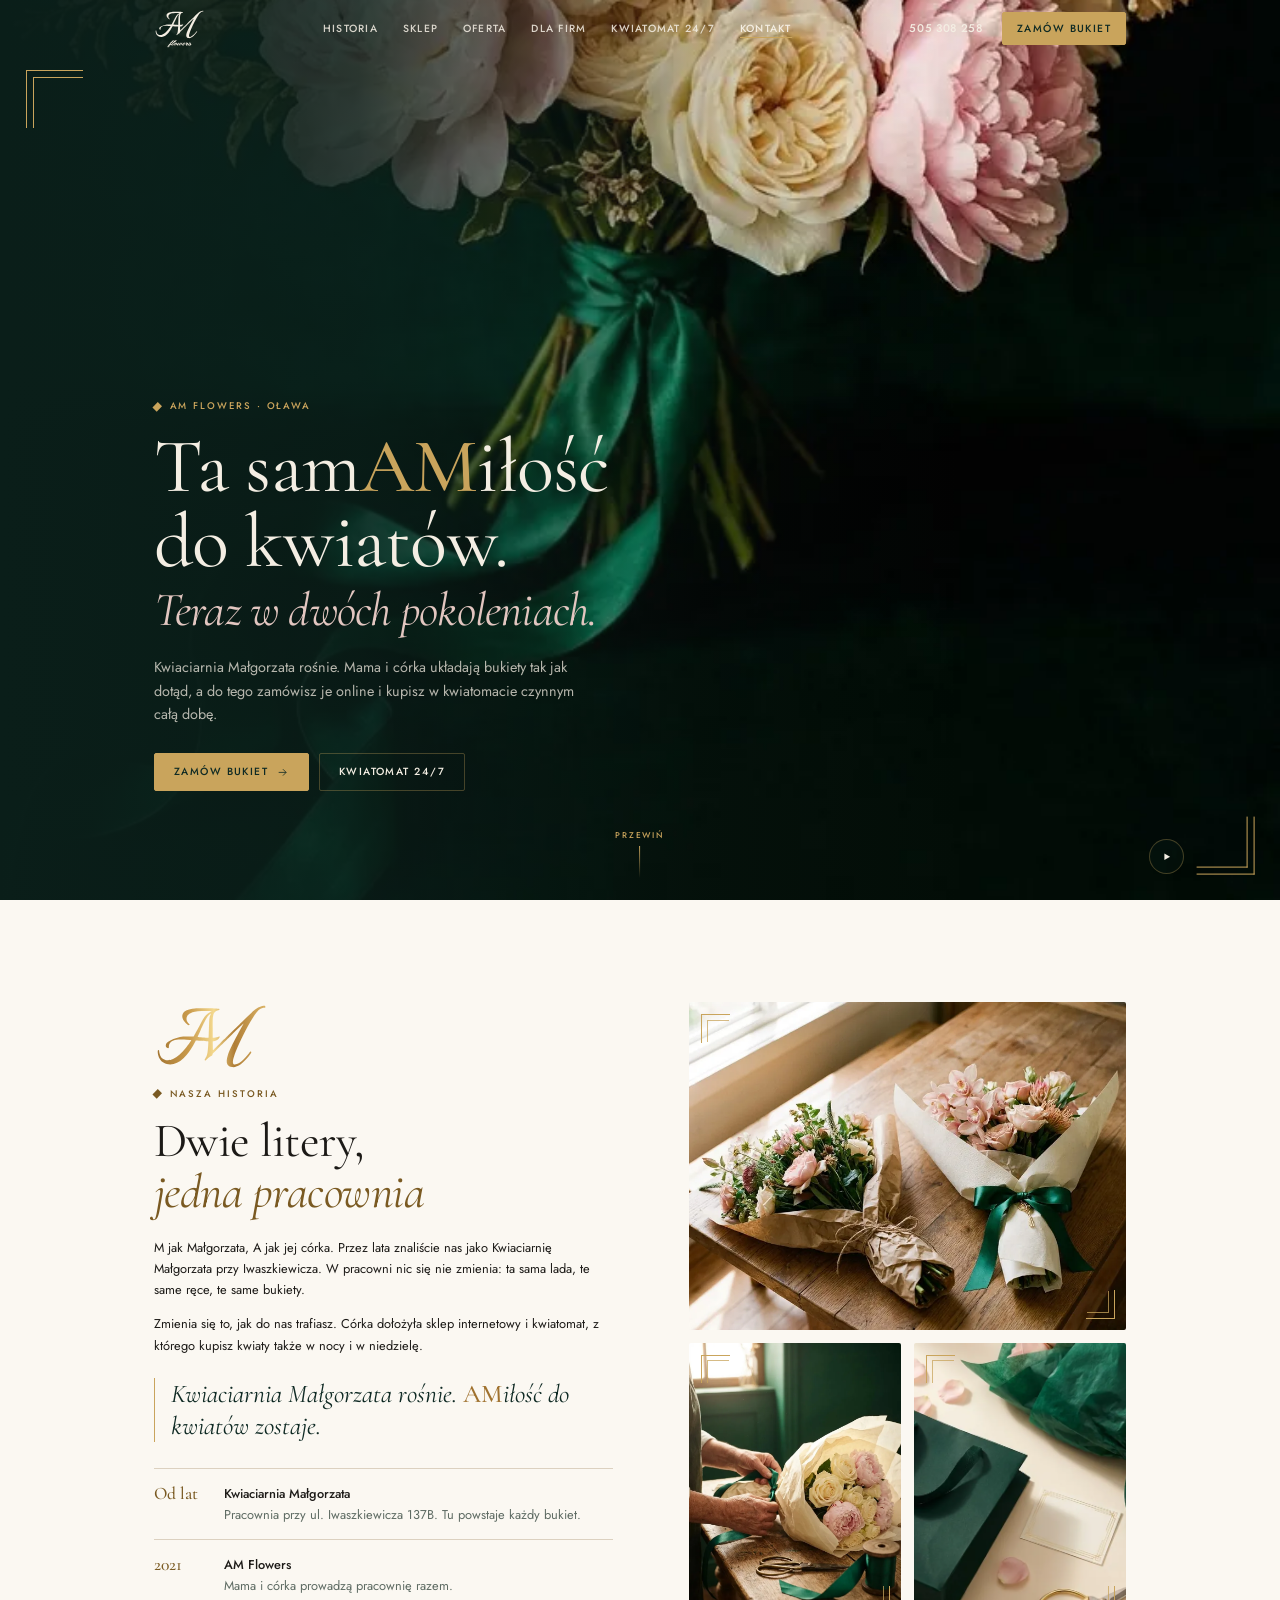
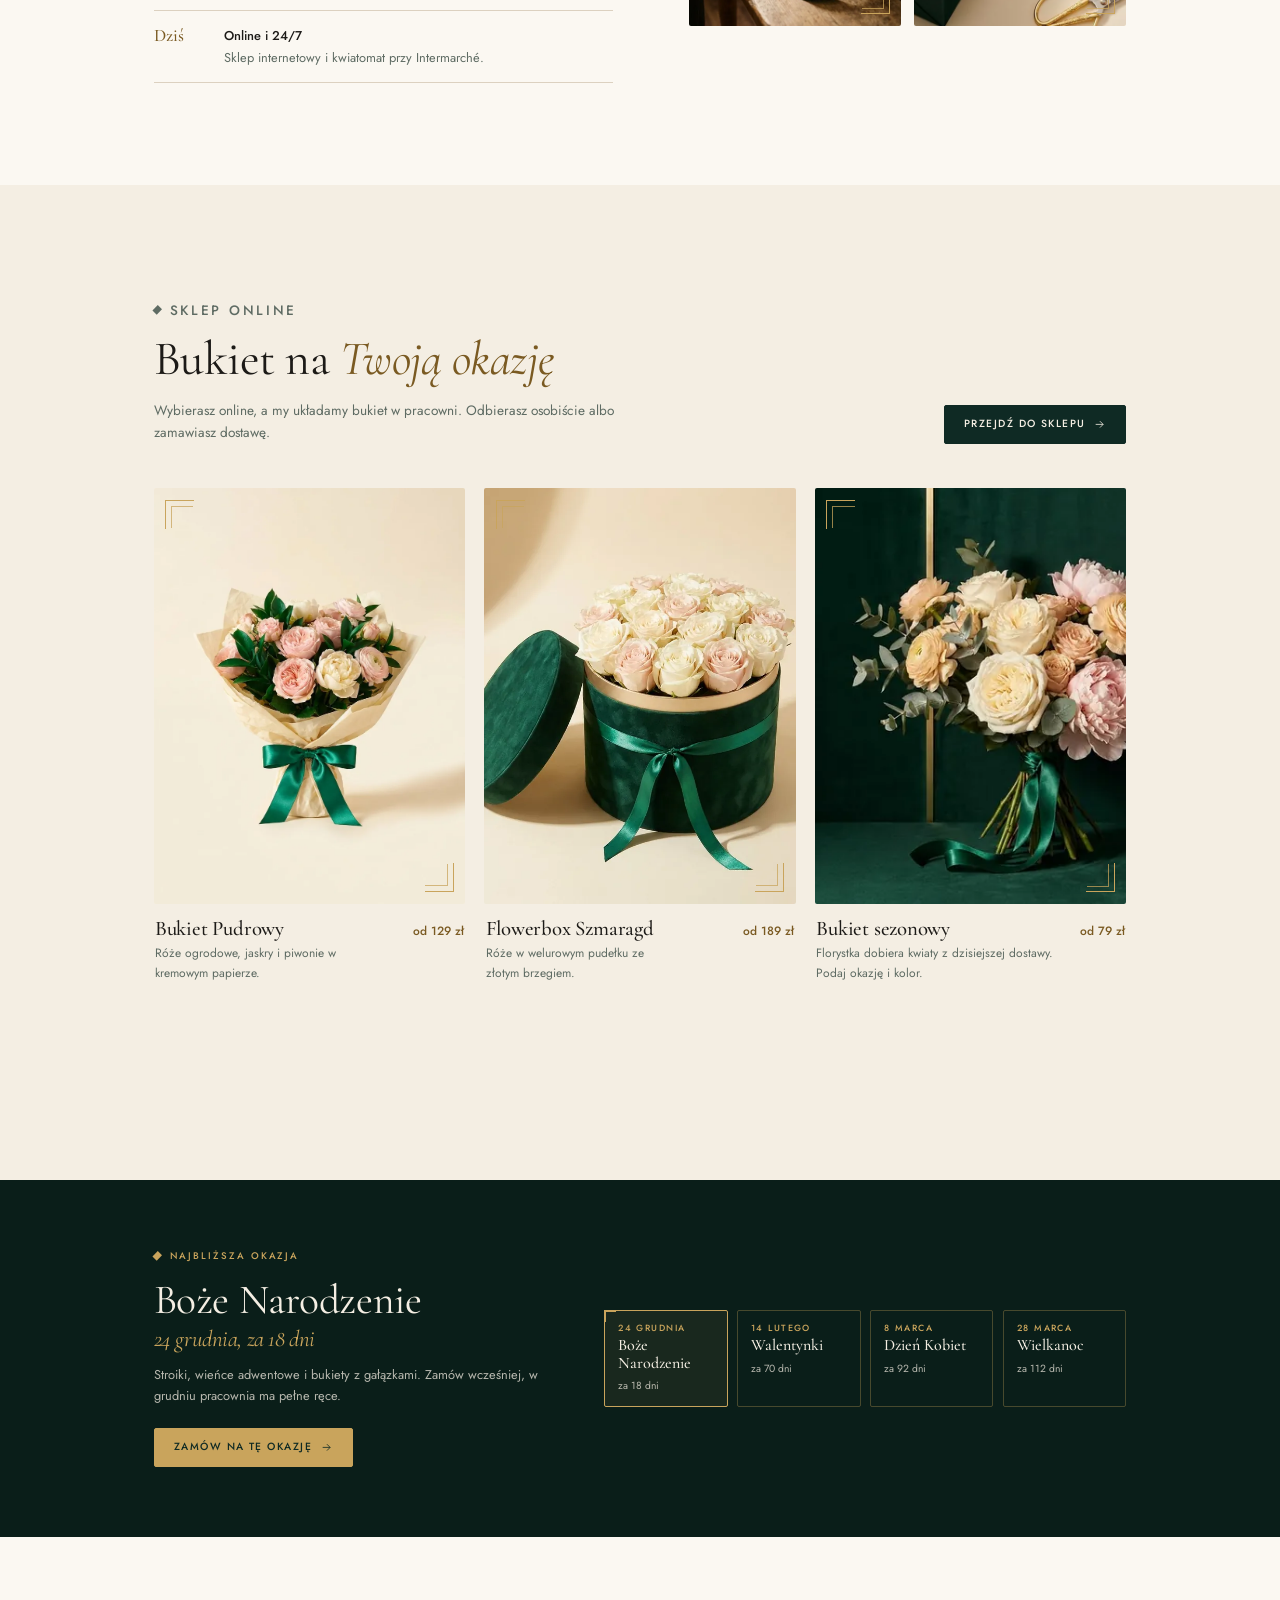
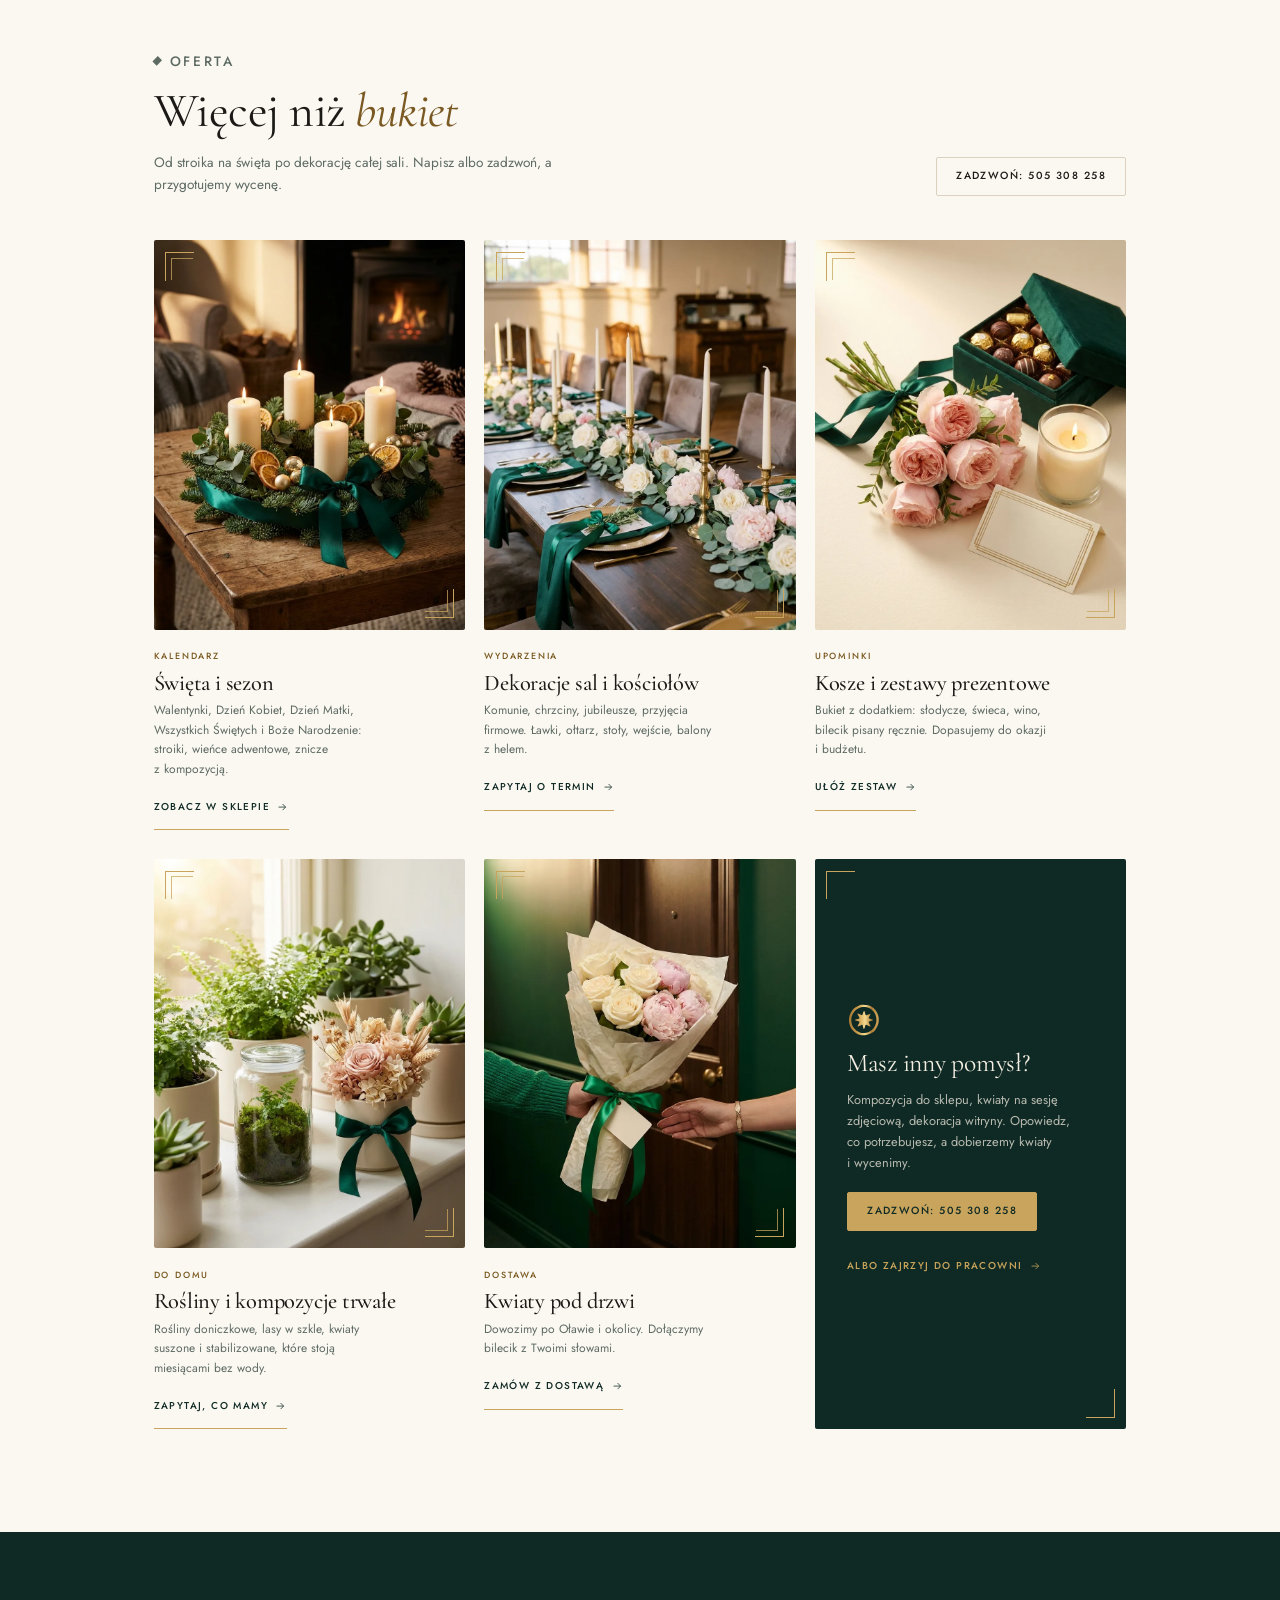
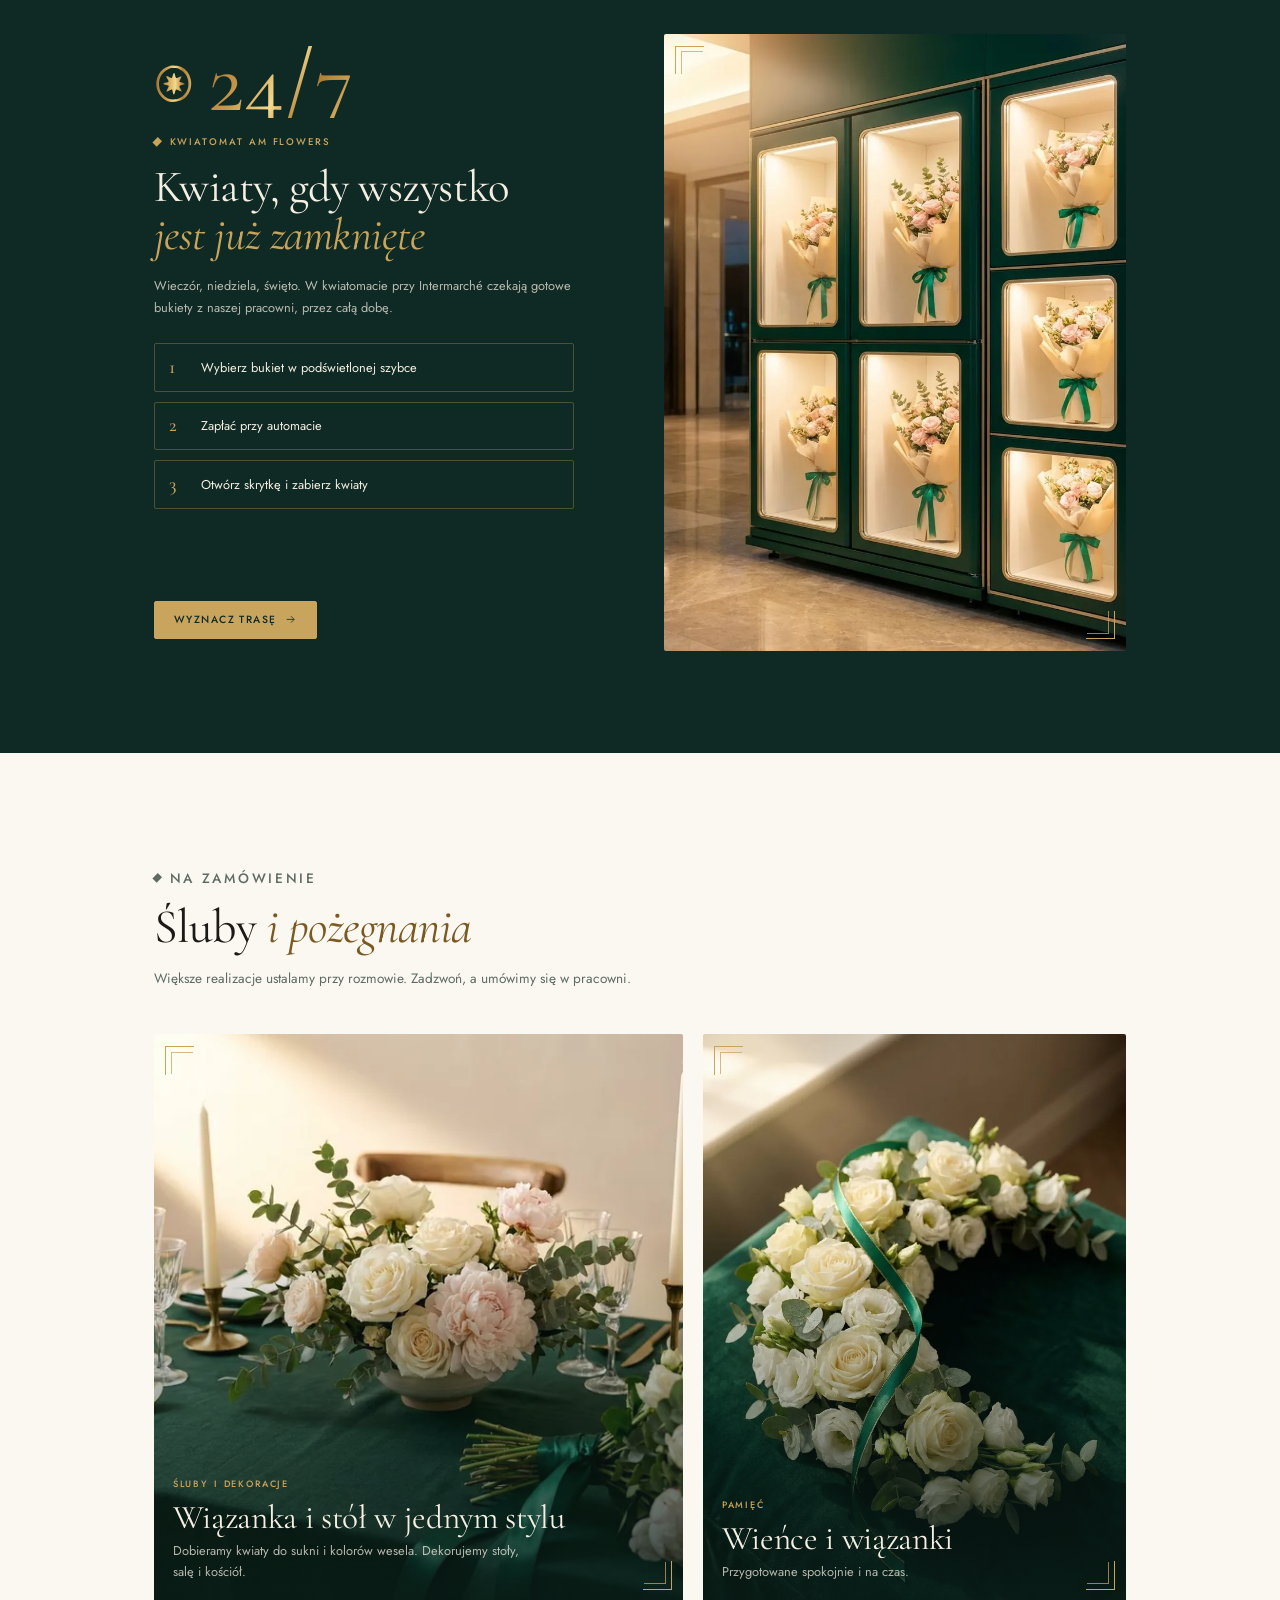
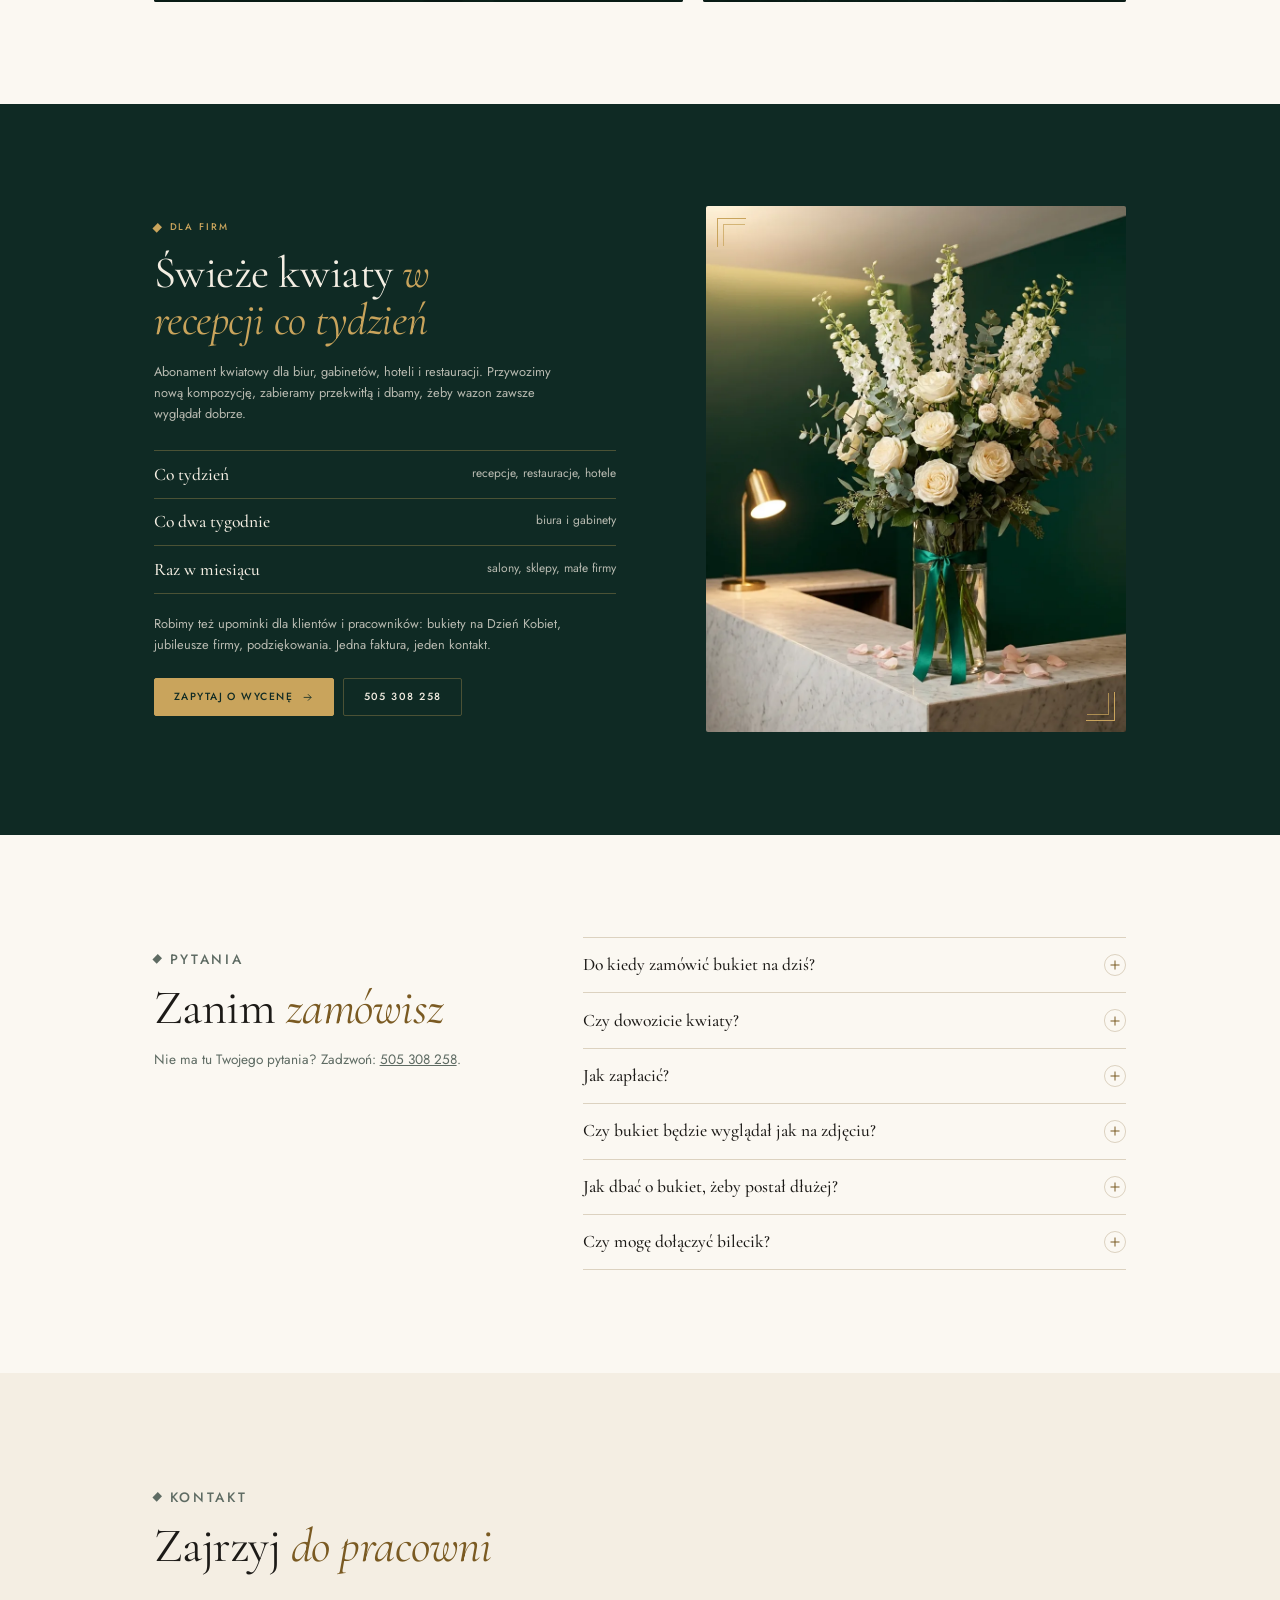
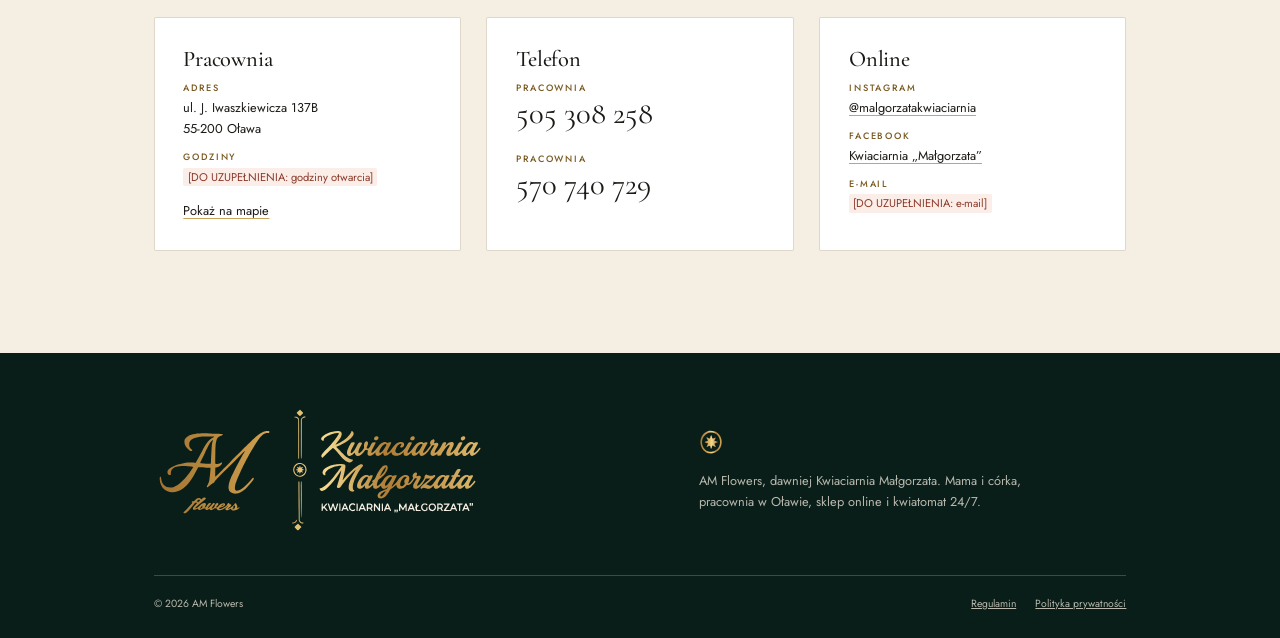
==== commit 23eb09ea: "Zdjęcia oferty i dla firm; bez warsztatów, kafel na nietypowe zamówienia Co-Authored-By: Claude Opus" ====
--- a/index.html
+++ b/index.html
@@ -178,10 +178,6 @@
           <div class="frame"><i class="c2"></i><img src="img/s-dekoracje.webp" width="900" height="1200" alt="Sala przygotowana na przyjęcie: girlandy z kwiatów i świece na długim stole" loading="lazy"></div>
           <div class="svc-body"><small>Wydarzenia</small><h3>Dekoracje sal i kościołów</h3><p>Komunie, chrzciny, jubileusze, przyjęcia firmowe. Ławki, ołtarz, stoły, wejście, balony z helem.</p><a href="#kontakt">Zapytaj o termin <svg viewBox="0 0 24 24" fill="none" stroke="currentColor" stroke-width="1.5" aria-hidden="true"><path d="M5 12h14M13 6l6 6-6 6"/></svg></a></div>
         </article>
-        <article class="svc lift rv rv-d2">
-          <div class="frame"><i class="c2"></i><img src="img/s-warsztaty.webp" width="900" height="1200" alt="Kilka par dłoni układa bukiety przy wspólnym stole w pracowni" loading="lazy"></div>
-          <div class="svc-body"><small>Spotkanie</small><h3>Warsztaty florystyczne</h3><p>Układasz własny bukiet pod okiem florystki. Na wieczór panieński, urodziny albo spotkanie zespołu.</p><a href="#kontakt">Zapytaj o warsztaty <svg viewBox="0 0 24 24" fill="none" stroke="currentColor" stroke-width="1.5" aria-hidden="true"><path d="M5 12h14M13 6l6 6-6 6"/></svg></a></div>
-        </article>
         <article class="svc lift rv">
           <div class="frame"><i class="c2"></i><img src="img/s-prezenty.webp" width="900" height="1200" alt="Szmaragdowe pudełka prezentowe z małymi bukietami i bilecikami ze złotą ramką" loading="lazy"></div>
           <div class="svc-body"><small>Upominki</small><h3>Kosze i zestawy prezentowe</h3><p>Bukiet z dodatkiem: słodycze, świeca, wino, bilecik pisany ręcznie. Dopasujemy do okazji i budżetu.</p><a href="#kontakt">Ułóż zestaw <svg viewBox="0 0 24 24" fill="none" stroke="currentColor" stroke-width="1.5" aria-hidden="true"><path d="M5 12h14M13 6l6 6-6 6"/></svg></a></div>
@@ -194,6 +190,13 @@
           <div class="frame"><i class="c2"></i><img src="img/s-dostawa.webp" width="900" height="1200" alt="Dłoń wręcza bukiet w kremowym papierze przy drzwiach mieszkania" loading="lazy"></div>
           <div class="svc-body"><small>Dostawa</small><h3>Kwiaty pod drzwi</h3><p>Dowozimy po Oławie i okolicy. Dołączymy bilecik z Twoimi słowami.</p><a href="sklep.html">Zamów z dostawą <svg viewBox="0 0 24 24" fill="none" stroke="currentColor" stroke-width="1.5" aria-hidden="true"><path d="M5 12h14M13 6l6 6-6 6"/></svg></a></div>
         </article>
+        <aside class="svc-more rv rv-d2" aria-label="Zamówienie nietypowe">
+          <img src="logo/ornament-star.svg" width="110" height="110" alt="">
+          <h3>Masz inny pomysł?</h3>
+          <p>Kompozycja do sklepu, kwiaty na sesję zdjęciową, dekoracja witryny. Opowiedz, co potrzebujesz, a dobierzemy kwiaty i wycenimy.</p>
+          <a class="btn btn-gold" href="tel:+48505308258">Zadzwoń: 505 308 258</a>
+          <a href="#kontakt">Albo zajrzyj do pracowni <svg viewBox="0 0 24 24" fill="none" stroke="currentColor" stroke-width="1.5" aria-hidden="true"><path d="M5 12h14M13 6l6 6-6 6"/></svg></a>
+        </aside>
       </div>
     </div>
   </section>
--- a/css/am.css
+++ b/css/am.css
@@ -326,3 +326,12 @@
 .faq details p{color:var(--muted);padding:0 2.5rem 1.4rem 0;max-width:62ch}
 @media (hover:hover){.faq summary:hover i{border-color:var(--gold)}}
 @media (min-width:56em){.faq-grid{grid-template-columns:1fr 1.6fr;gap:clamp(3rem,7vw,7rem);align-items:start}.faq-grid .section-head{position:sticky;top:calc(var(--nav-h) + 2rem)}}
+.svc-more{position:relative;background:var(--emerald);color:var(--ivory);border-radius:var(--r);padding:clamp(1.75rem,3vw,2.5rem);display:flex;flex-direction:column;justify-content:center;gap:1rem;min-height:22rem}
+.svc-more:before,.svc-more:after{content:"";position:absolute;width:2.25rem;height:2.25rem;border:solid var(--gold)}
+.svc-more:before{top:.9rem;left:.9rem;border-width:1px 0 0 1px}.svc-more:after{bottom:.9rem;right:.9rem;border-width:0 1px 1px 0}
+.svc-more img{width:2.75rem}
+.svc-more h3{font-size:2rem}
+.svc-more p{color:var(--ivory-2);max-width:32ch}
+.svc-more .btn{align-self:flex-start;margin-top:.5rem}
+.svc-more a:not(.btn){display:inline-flex;align-items:center;gap:.5rem;min-height:44px;color:var(--gold);font:500 .78rem/1 var(--sans);letter-spacing:.14em;text-transform:uppercase;text-decoration:none}
+.svc-more a svg{width:.95rem;height:.95rem}
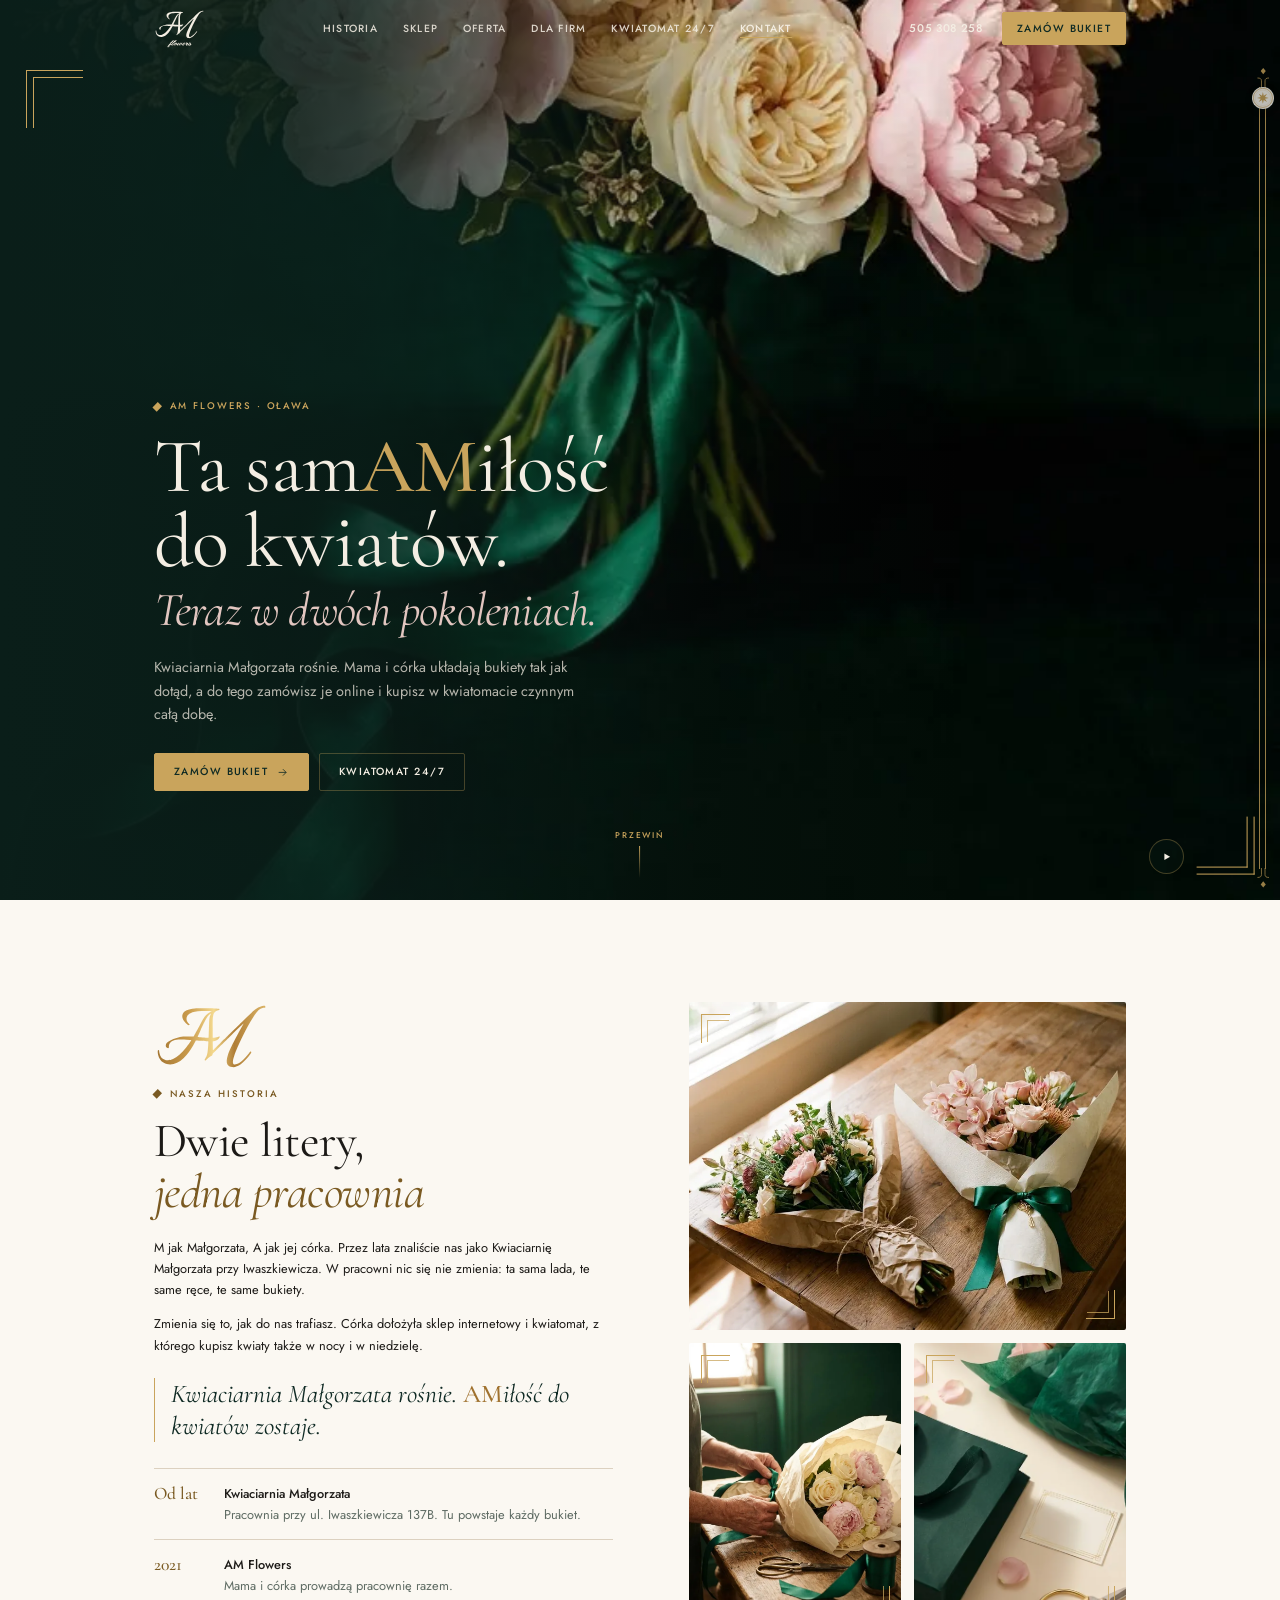
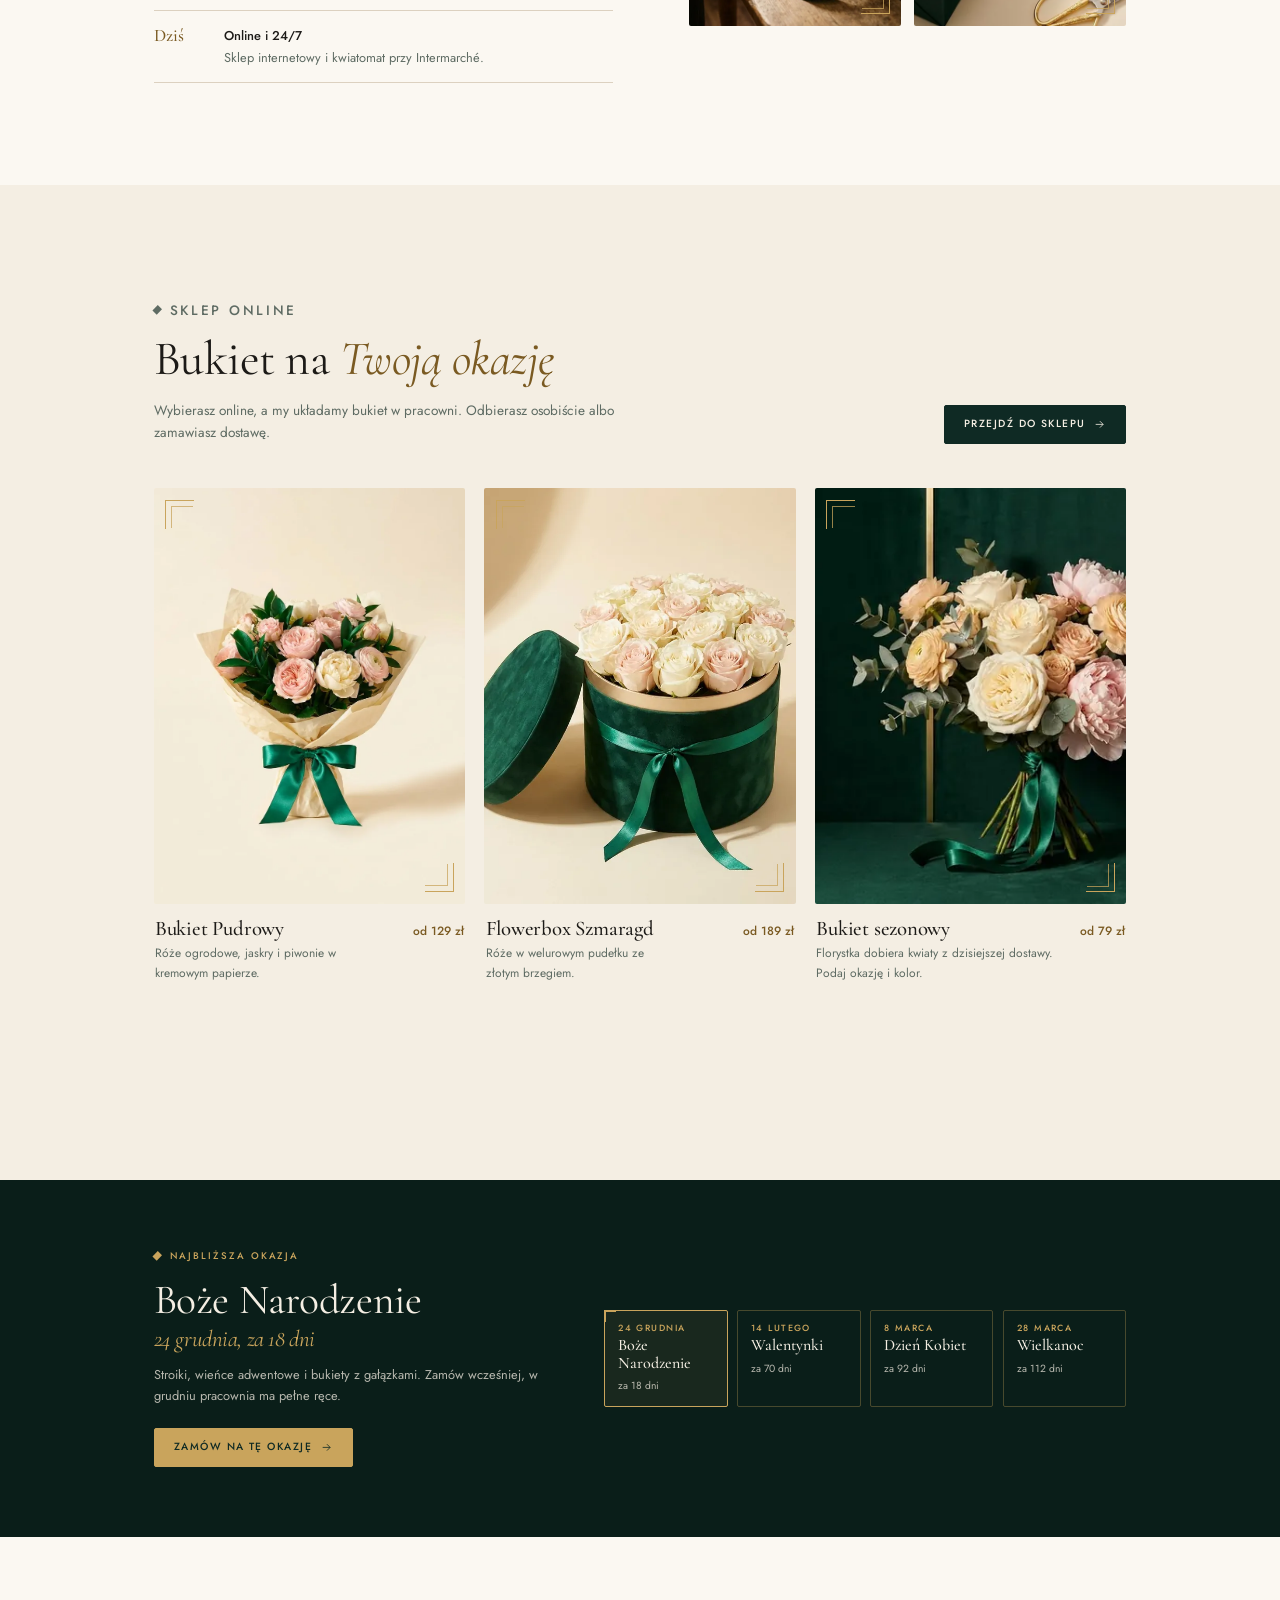
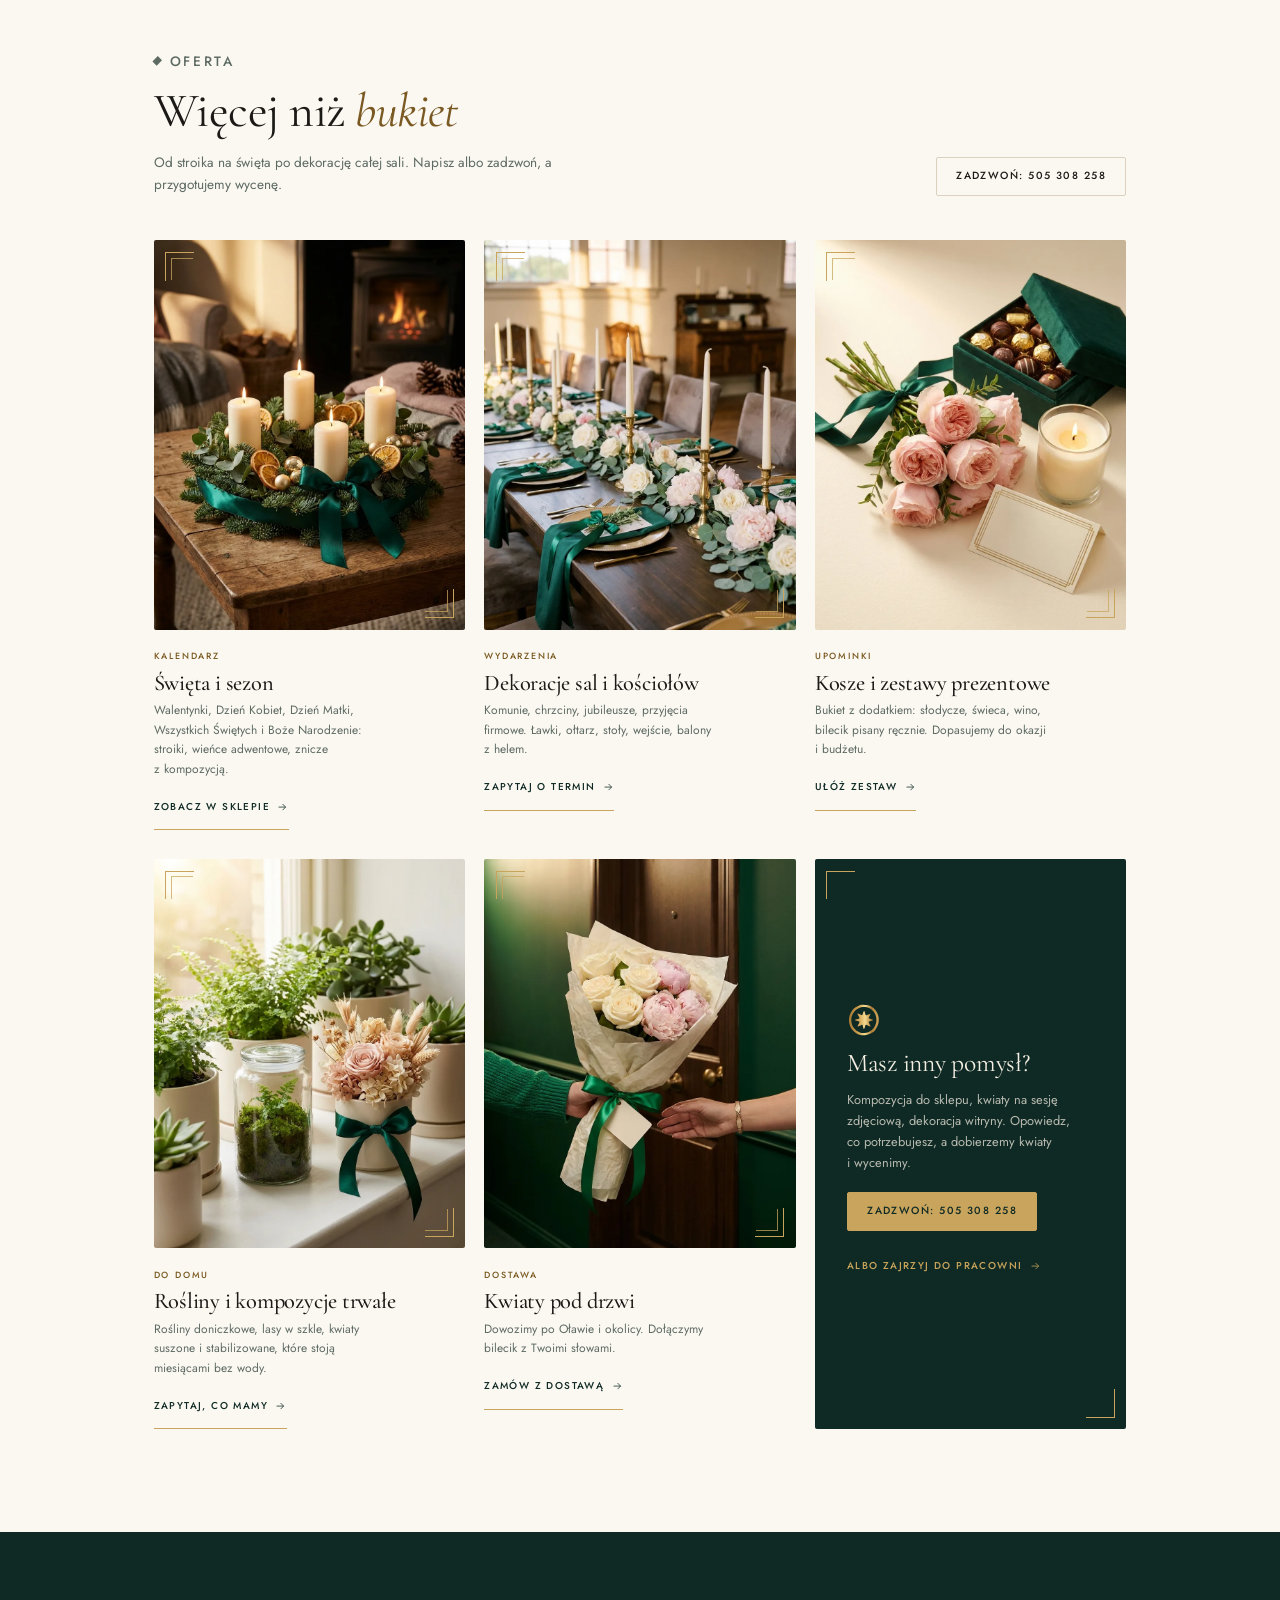
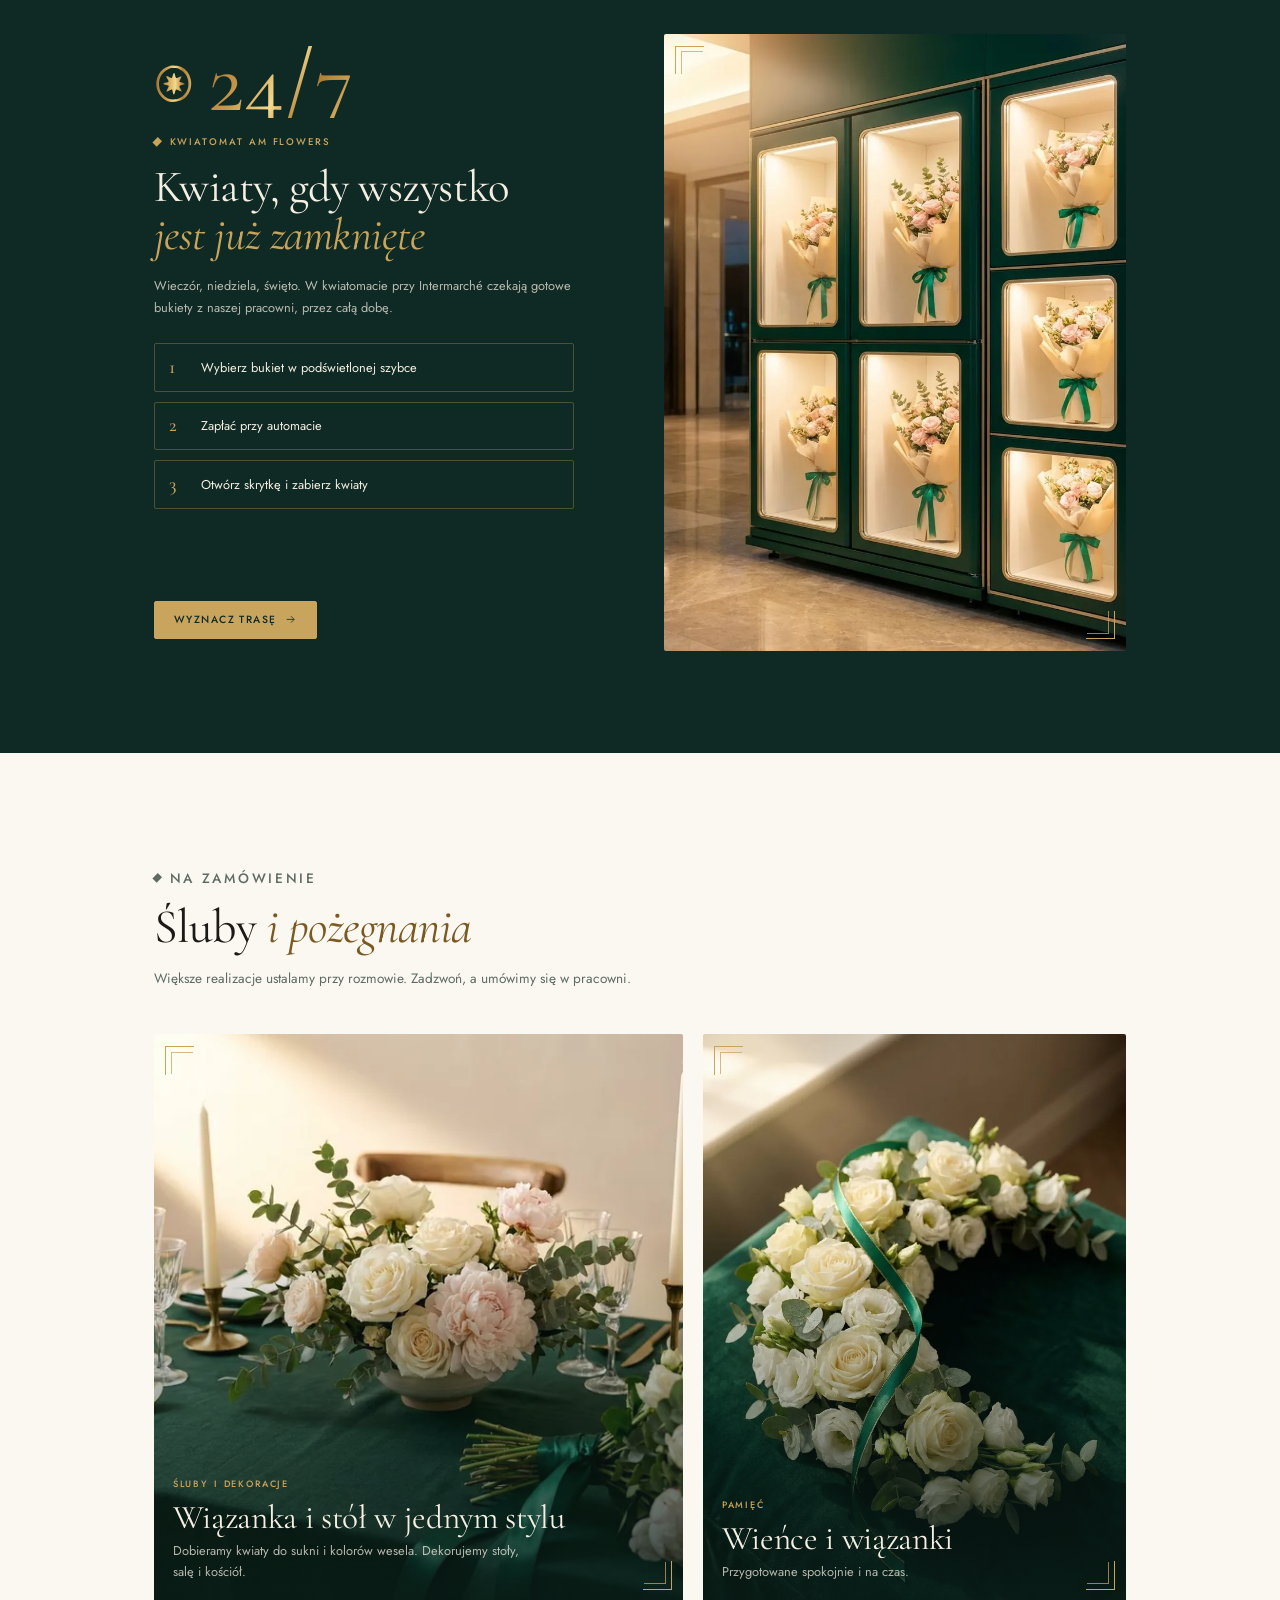
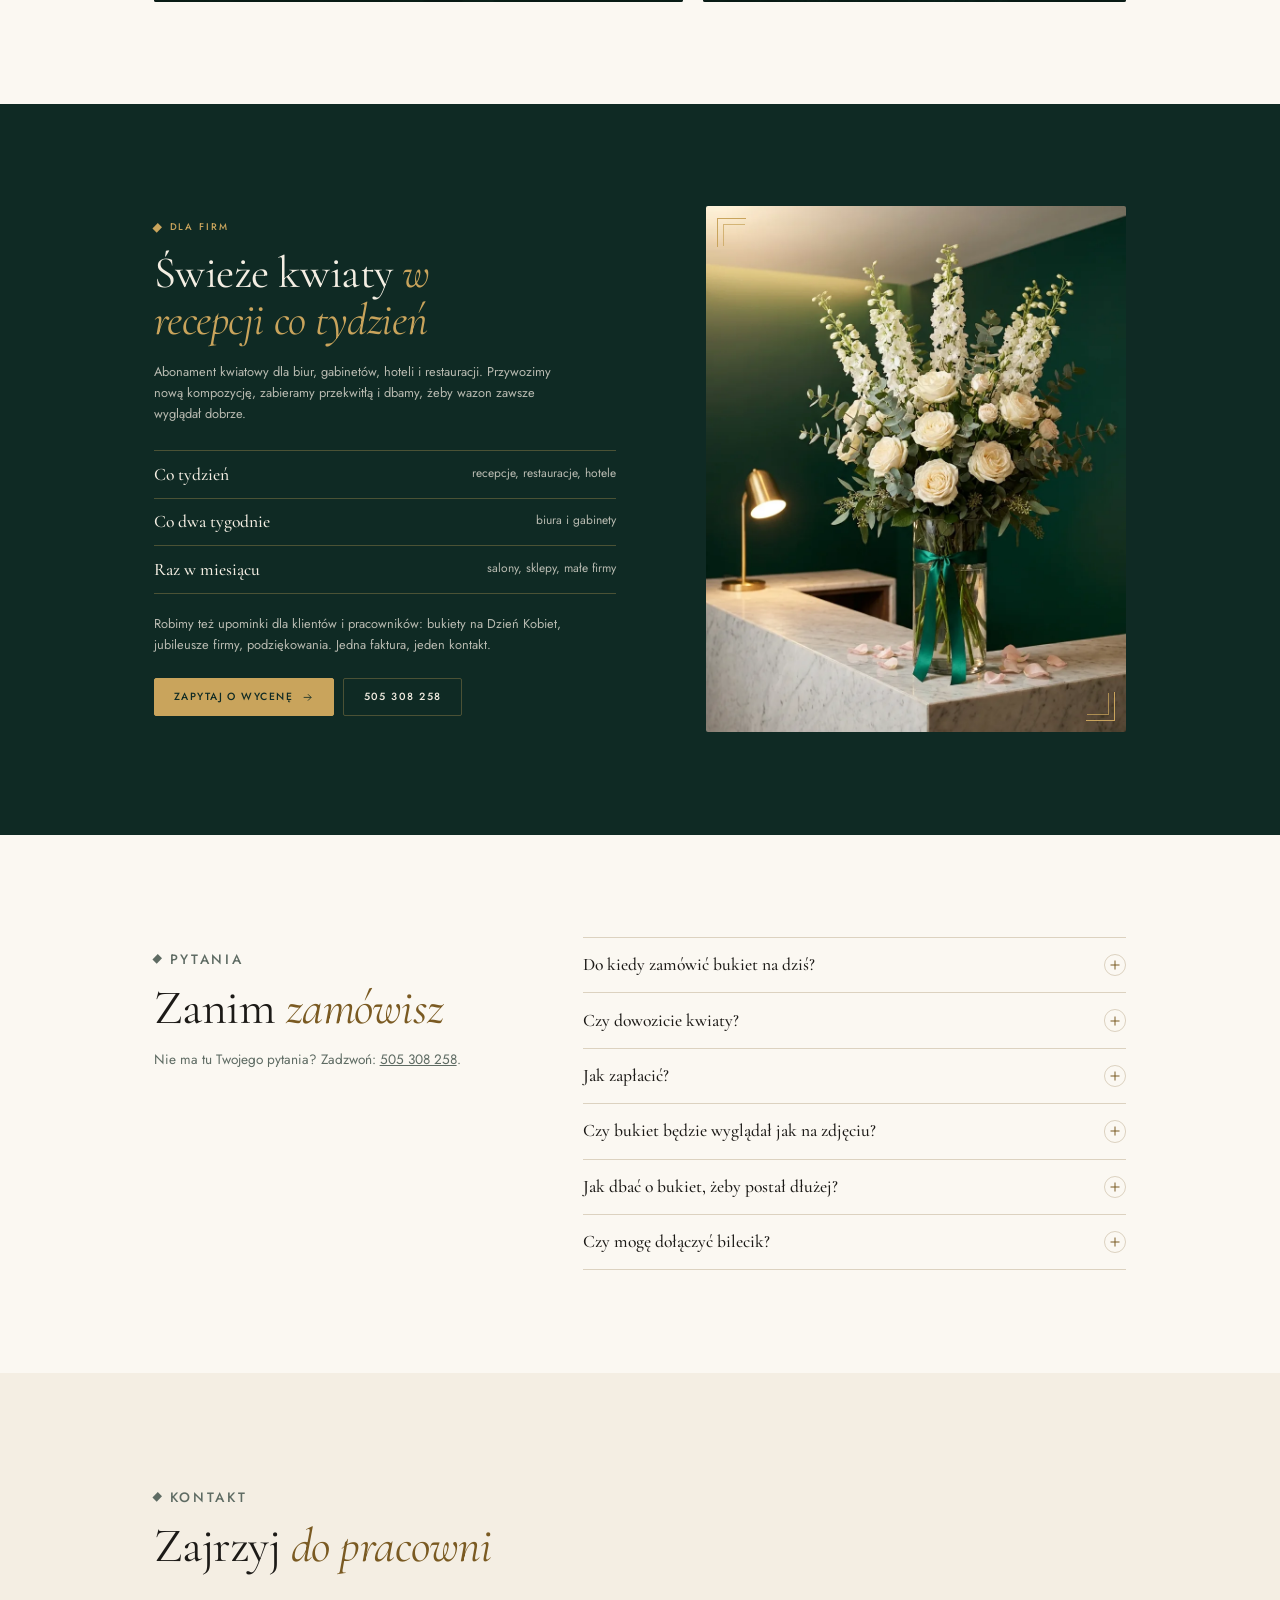
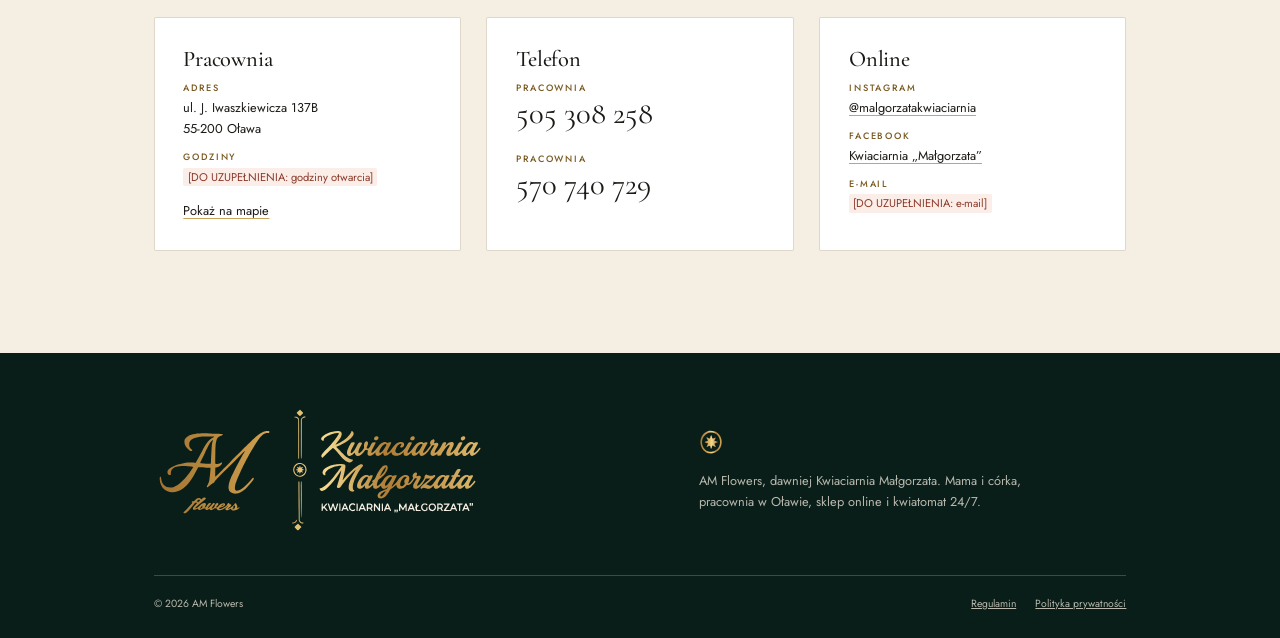
==== commit 29a6b893: "Pasek przewijania w stylu ornamentu z wizytówki (desktop) - romby i zawinięcia na końcach, podwójna " ====
--- a/index.html
+++ b/index.html
@@ -19,7 +19,7 @@
 <link rel="preload" href="fonts/cormorant-garamond-latin-400-normal.woff2" as="font" type="font/woff2" crossorigin>
 <link rel="preload" as="image" href="img/f2-800.webp" media="(max-width: 47.99em)">
 <link rel="preload" as="image" href="img/hero-poster.webp" media="(min-width: 48em)">
-<link rel="stylesheet" href="css/am.css">
+<link rel="stylesheet" href="css/am.css?v=6">
 <script>document.documentElement.classList.replace('no-js','js');try{var q=new URLSearchParams(location.search);var z=q.get('z')==='malgorzata';if(z){q.delete('z');history.replaceState(null,'',location.pathname+(q.toString()?'?'+q:'')+location.hash)}if(z||sessionStorage.getItem('amArrive')){sessionStorage.removeItem('amArrive');if(!matchMedia('(prefers-reduced-motion: reduce)').matches)document.documentElement.classList.add('arrive')}}catch(e){}</script>
 <script type="application/ld+json">
 {"@context":"https://schema.org","@type":"Florist","name":"AM Flowers","alternateName":"Kwiaciarnia Małgorzata","url":"https://amflowers.pl/","image":"https://amflowers.pl/img/og.jpg","telephone":["+48505308258","+48570740729"],"address":{"@type":"PostalAddress","streetAddress":"ul. J. Iwaszkiewicza 137B","addressLocality":"Oława","postalCode":"55-200","addressCountry":"PL"},"sameAs":["https://www.instagram.com/malgorzatakwiaciarnia/","https://www.facebook.com/kwiaciarniamalgorzata"],"department":{"@type":"Store","name":"Kwiatomat 24/7 AM Flowers","address":{"@type":"PostalAddress","streetAddress":"ul. ks. prał. F. Kutrowskiego 29","addressLocality":"Oława","postalCode":"55-200","addressCountry":"PL"},"openingHours":"Mo-Su 00:00-23:59"}}
@@ -133,6 +133,7 @@
           <div class="card-body"><div><h3>Bukiet sezonowy</h3><p>Florystka dobiera kwiaty z dzisiejszej dostawy. Podaj okazję i kolor.</p></div><span class="price">od 79 zł</span></div>
         </a>
       </div>
+      <div class="shop-dots" id="shopDots" aria-hidden="true"></div>
       <div class="shop-foot rv">
         <ul>
           <li>Odbiór w pracowni</li>
@@ -170,26 +171,29 @@
         <a class="btn btn-ghost rv" href="tel:+48505308258">Zadzwoń: 505 308 258</a>
       </div>
       <div class="svc-grid">
-        <article class="svc lift rv">
-          <div class="frame"><i class="c2"></i><img src="img/s-sezon.webp" width="900" height="1200" alt="Wieniec adwentowy ze świecami i szmaragdową wstążką na dębowym stole" loading="lazy"></div>
+        <div class="svc-track">
+        <div class="svc-stage" aria-hidden="true"><div class="frame"><i class="c2"></i><img src="img/oferta-sezon.webp" width="896" height="1200" alt="" loading="lazy" data-k="0" class="on"><img src="img/oferta-dekoracje.webp" width="896" height="1200" alt="" loading="lazy" data-k="1"><img src="img/oferta-prezenty.webp" width="896" height="1200" alt="" loading="lazy" data-k="2"><img src="img/oferta-rosliny.webp" width="896" height="1200" alt="" loading="lazy" data-k="3"><img src="img/oferta-dostawa.webp" width="896" height="1200" alt="" loading="lazy" data-k="4"><span class="svc-count"><b>01</b> / 05</span></div></div>
+          <article class="svc lift rv">
+          <div class="frame"><i class="c2"></i><img src="img/oferta-sezon.webp" width="900" height="1200" alt="Wieniec adwentowy ze świecami i szmaragdową wstążką na dębowym stole" loading="lazy"></div>
           <div class="svc-body"><small>Kalendarz</small><h3>Święta i sezon</h3><p>Walentynki, Dzień Kobiet, Dzień Matki, Wszystkich Świętych i Boże Narodzenie: stroiki, wieńce adwentowe, znicze z kompozycją.</p><a href="sklep.html">Zobacz w sklepie <svg viewBox="0 0 24 24" fill="none" stroke="currentColor" stroke-width="1.5" aria-hidden="true"><path d="M5 12h14M13 6l6 6-6 6"/></svg></a></div>
         </article>
-        <article class="svc lift rv rv-d1">
-          <div class="frame"><i class="c2"></i><img src="img/s-dekoracje.webp" width="900" height="1200" alt="Sala przygotowana na przyjęcie: girlandy z kwiatów i świece na długim stole" loading="lazy"></div>
+          <article class="svc lift rv rv-d1">
+          <div class="frame"><i class="c2"></i><img src="img/oferta-dekoracje.webp" width="900" height="1200" alt="Sala przygotowana na przyjęcie: girlandy z kwiatów i świece na długim stole" loading="lazy"></div>
           <div class="svc-body"><small>Wydarzenia</small><h3>Dekoracje sal i kościołów</h3><p>Komunie, chrzciny, jubileusze, przyjęcia firmowe. Ławki, ołtarz, stoły, wejście, balony z helem.</p><a href="#kontakt">Zapytaj o termin <svg viewBox="0 0 24 24" fill="none" stroke="currentColor" stroke-width="1.5" aria-hidden="true"><path d="M5 12h14M13 6l6 6-6 6"/></svg></a></div>
         </article>
-        <article class="svc lift rv">
-          <div class="frame"><i class="c2"></i><img src="img/s-prezenty.webp" width="900" height="1200" alt="Szmaragdowe pudełka prezentowe z małymi bukietami i bilecikami ze złotą ramką" loading="lazy"></div>
+          <article class="svc lift rv">
+          <div class="frame"><i class="c2"></i><img src="img/oferta-prezenty.webp" width="900" height="1200" alt="Szmaragdowe pudełka prezentowe z małymi bukietami i bilecikami ze złotą ramką" loading="lazy"></div>
           <div class="svc-body"><small>Upominki</small><h3>Kosze i zestawy prezentowe</h3><p>Bukiet z dodatkiem: słodycze, świeca, wino, bilecik pisany ręcznie. Dopasujemy do okazji i budżetu.</p><a href="#kontakt">Ułóż zestaw <svg viewBox="0 0 24 24" fill="none" stroke="currentColor" stroke-width="1.5" aria-hidden="true"><path d="M5 12h14M13 6l6 6-6 6"/></svg></a></div>
         </article>
-        <article class="svc lift rv rv-d1">
-          <div class="frame"><i class="c2"></i><img src="img/s-rosliny.webp" width="900" height="1200" alt="Rośliny doniczkowe w ceramicznych osłonkach i szklany słój z mchem na parapecie" loading="lazy"></div>
+          <article class="svc lift rv rv-d1">
+          <div class="frame"><i class="c2"></i><img src="img/oferta-rosliny.webp" width="900" height="1200" alt="Rośliny doniczkowe w ceramicznych osłonkach i szklany słój z mchem na parapecie" loading="lazy"></div>
           <div class="svc-body"><small>Do domu</small><h3>Rośliny i kompozycje trwałe</h3><p>Rośliny doniczkowe, lasy w szkle, kwiaty suszone i stabilizowane, które stoją miesiącami bez wody.</p><a href="#kontakt">Zapytaj, co mamy <svg viewBox="0 0 24 24" fill="none" stroke="currentColor" stroke-width="1.5" aria-hidden="true"><path d="M5 12h14M13 6l6 6-6 6"/></svg></a></div>
         </article>
-        <article class="svc lift rv rv-d2">
-          <div class="frame"><i class="c2"></i><img src="img/s-dostawa.webp" width="900" height="1200" alt="Dłoń wręcza bukiet w kremowym papierze przy drzwiach mieszkania" loading="lazy"></div>
+          <article class="svc lift rv rv-d2">
+          <div class="frame"><i class="c2"></i><img src="img/oferta-dostawa.webp" width="900" height="1200" alt="Dłoń wręcza bukiet w kremowym papierze przy drzwiach mieszkania" loading="lazy"></div>
           <div class="svc-body"><small>Dostawa</small><h3>Kwiaty pod drzwi</h3><p>Dowozimy po Oławie i okolicy. Dołączymy bilecik z Twoimi słowami.</p><a href="sklep.html">Zamów z dostawą <svg viewBox="0 0 24 24" fill="none" stroke="currentColor" stroke-width="1.5" aria-hidden="true"><path d="M5 12h14M13 6l6 6-6 6"/></svg></a></div>
         </article>
+        </div>
         <aside class="svc-more rv rv-d2" aria-label="Zamówienie nietypowe">
           <img src="logo/ornament-star.svg" width="110" height="110" alt="">
           <h3>Masz inny pomysł?</h3>
@@ -255,7 +259,7 @@
         <p class="muted rv" style="margin-bottom:1.75rem">Robimy też upominki dla klientów i pracowników: bukiety na Dzień Kobiet, jubileusze firmy, podziękowania. Jedna faktura, jeden kontakt.</p>
         <div class="rv" style="display:flex;flex-wrap:wrap;gap:.75rem"><a class="btn btn-gold" href="#kontakt">Zapytaj o wycenę <svg viewBox="0 0 24 24" fill="none" stroke="currentColor" stroke-width="1.5" aria-hidden="true"><path d="M5 12h14M13 6l6 6-6 6"/></svg></a><a class="btn btn-ghost" href="tel:+48505308258">505 308 258</a></div>
       </div>
-      <figure class="frame lift rv" style="margin:0"><i class="c2"></i><img src="img/s-firmy.webp" width="900" height="1200" alt="Wysoka kompozycja z róż i eukaliptusa na ladzie recepcji" loading="lazy"></figure>
+      <figure class="frame lift rv" style="margin:0"><i class="c2"></i><img src="img/oferta-firmy.webp" width="900" height="1200" alt="Wysoka kompozycja z róż i eukaliptusa na ladzie recepcji" loading="lazy"></figure>
     </div>
   </section>
 
@@ -334,6 +338,12 @@
   <a href="sklep.html">Zamów bukiet</a>
 </nav>
 
-<script src="js/am.js" defer></script>
+<div class="orn-scroll" aria-hidden="true">
+  <svg class="orn-cap t" viewBox="0 0 40 40"><path class="d" d="M20 2l5 6-5 6-5-6z"/><path d="M16.5 40V27c0-4-2.5-5.5-7-5.5M23.5 40V27c0-4 2.5-5.5 7-5.5"/></svg>
+  <span class="orn-rail"><span class="orn-fill"></span></span>
+  <svg class="orn-cap b" viewBox="0 0 40 40"><path class="d" d="M20 38l5-6-5-6-5 6z"/><path d="M16.5 0v13c0 4-2.5 5.5-7 5.5M23.5 0v13c0 4 2.5 5.5 7 5.5"/></svg>
+  <span class="orn-thumb"><svg viewBox="0 0 100 100"><circle cx="50" cy="50" r="44" class="o"/><circle cx="50" cy="50" r="36" class="i"/><polygon points="50.0,23.0 54.0,40.3 69.1,30.9 59.7,46.0 77.0,50.0 59.7,54.0 69.1,69.1 54.0,59.7 50.0,77.0 46.0,59.7 30.9,69.1 40.3,54.0 23.0,50.0 40.3,46.0 30.9,30.9 46.0,40.3"/></svg></span>
+</div>
+<script src="js/am.js?v=6" defer></script>
 </body>
 </html>
--- a/css/am.css
+++ b/css/am.css
@@ -335,3 +335,80 @@
 .svc-more .btn{align-self:flex-start;margin-top:.5rem}
 .svc-more a:not(.btn){display:inline-flex;align-items:center;gap:.5rem;min-height:44px;color:var(--gold);font:500 .78rem/1 var(--sans);letter-spacing:.14em;text-transform:uppercase;text-decoration:none}
 .svc-more a svg{width:.95rem;height:.95rem}
+
+/* ===== mobile: scroll stories ===== */
+.shop-dots{display:none}
+@media (max-width:47.99em){
+  /* Nasza historia: zdjęcia wjeżdżają jedno na drugie */
+  .story-photos{display:block;padding-bottom:1rem}
+  .story-photos .frame,.story-photos .frame.tall{position:sticky;top:calc(var(--nav-h) + .75rem + var(--i,0) * .9rem);aspect-ratio:4/5;margin:0 0 1.25rem!important;
+    transform:scale(var(--s,1));transform-origin:50% 0;filter:brightness(var(--b,1));will-change:transform;box-shadow:0 -12px 30px -18px rgba(10,30,25,.45)}
+  .story-photos .frame:nth-child(1){--i:0}.story-photos .frame:nth-child(2){--i:1}.story-photos .frame:nth-child(3){--i:2}
+  .story-photos .rv{opacity:1;transform:scale(var(--s,1));transition:none}
+
+  /* Sklep: karuzela z podglądem następnego bukietu */
+  .shop-grid{display:flex;gap:1rem;overflow-x:auto;overscroll-behavior-x:contain;scroll-snap-type:x mandatory;scrollbar-width:none;
+    margin-inline:calc(50% - 50vw);padding:.25rem calc(50vw - 50% + 0px) 0;padding-inline:max(1.25rem,calc(50vw - 50%));scroll-padding-inline:max(1.25rem,calc(50vw - 50%))}
+  .shop-grid::-webkit-scrollbar{display:none}
+  .shop-grid .card{flex:0 0 80%;scroll-snap-align:start;transform:scale(var(--s,1));opacity:var(--o,1);transform-origin:50% 60%;will-change:transform}
+  .shop-grid .rv{transition:none;opacity:var(--o,1)}
+  .shop-grid .rv.in,.shop-grid .rv{transform:scale(var(--s,1))}
+  .shop-dots{display:flex;justify-content:center;gap:.5rem;margin-top:1.25rem}
+  .shop-dots i{width:.45rem;height:.45rem;border:1px solid var(--gold);transform:rotate(45deg);transition:background .3s var(--ease),transform .3s var(--ease)}
+  .shop-dots i.on{background:var(--gold);transform:rotate(45deg) scale(1.25)}
+}
+@media (max-width:47.99em) and (prefers-reduced-motion:reduce){
+  .story-photos .frame,.story-photos .frame.tall{position:static;transform:none;filter:none}
+  .shop-grid .card{transform:none;opacity:1}
+}
+
+/* ===== Oferta: mobile scrollytelling (sticky photo, scrolling descriptions) ===== */
+.svc-track{display:contents}
+.svc-stage{display:none}
+@media (max-width:47.99em){
+  .svc-grid{display:block}
+  .svc-track{display:block;position:relative}
+  .svc-stage{display:block;position:sticky;top:calc(var(--nav-h) + .5rem);z-index:2;height:min(52svh,30rem);margin:0 0 1rem;background:var(--paper);box-shadow:0 -.75rem 0 .2rem var(--paper),0 1rem 1.25rem -.25rem var(--paper)}
+  .svc-stage .frame{height:100%;aspect-ratio:auto}
+  .svc-stage img{position:absolute;inset:0;width:100%;height:100%;object-fit:cover;opacity:0;transform:scale(1.04);transition:opacity .7s var(--ease),transform 1.2s var(--ease)}
+  .svc-stage img.on{opacity:1;transform:none}
+  .svc-stage .frame:after,.svc-stage .frame:before{z-index:3}
+  .svc-count{position:absolute;z-index:3;left:1.1rem;bottom:1rem;font:500 .72rem/1 var(--sans);letter-spacing:.2em;color:var(--ivory);background:rgba(10,30,25,.55);padding:.45rem .65rem;border-radius:var(--r)}
+  .svc-count b{color:var(--gold);font-weight:500}
+  .svc-track .svc .frame{display:none}
+  .svc-track .svc{min-height:34svh;display:flex;align-items:center;padding:1.25rem 0 1.25rem 1.5rem;border-left:1px solid var(--line);position:relative;opacity:.42;transition:opacity .5s var(--ease)}
+  .svc-track .svc:before{content:"";position:absolute;left:-.33rem;top:50%;width:.6rem;height:.6rem;margin-top:-.3rem;background:var(--paper);border:1px solid var(--gold);transform:rotate(45deg) scale(.8);transition:background .4s var(--ease),transform .4s var(--ease)}
+  .svc-track .svc.is-on{opacity:1}
+  .svc-track .svc.is-on:before{background:var(--gold);transform:rotate(45deg) scale(1.15)}
+  .svc-track .svc.rv{transform:none}
+  .svc-track .svc-body{padding-top:0}
+  .svc-track .svc:last-child{min-height:40svh}
+  .svc-more{margin-top:2rem}
+}
+@media (max-width:47.99em) and (prefers-reduced-motion:reduce){
+  .svc-stage img{transition:none;transform:none}
+  .svc-track .svc{opacity:1}
+}
+
+/* ===== ornamental scrollbar (desktop, from the business-card divider) ===== */
+.orn-scroll{display:none}
+@media (hover:hover) and (pointer:fine){
+  html.has-orn{scrollbar-width:none}
+  html.has-orn::-webkit-scrollbar{display:none}
+  .has-orn .orn-scroll{display:block;position:fixed;z-index:60;right:.55rem;top:calc(var(--nav-h) + .75rem);bottom:.9rem;width:1.6rem;color:var(--gold);opacity:.75;transition:opacity .3s var(--ease)}
+  .has-orn .orn-scroll:hover,.has-orn .orn-scroll.drag{opacity:1}
+  .orn-cap{position:absolute;left:0;width:1.6rem;height:1.6rem;fill:none;stroke:currentColor;stroke-width:1.6;stroke-linecap:round}
+  .orn-cap .d{fill:currentColor;stroke:none}
+  .orn-cap.t{top:0}.orn-cap.b{bottom:0}
+  .orn-rail{position:absolute;left:50%;top:1.55rem;bottom:1.55rem;width:7px;margin-left:-3.5px;border-inline:1.4px solid currentColor;cursor:pointer}
+  .orn-fill{position:absolute;left:50%;top:0;width:3px;margin-left:-1.5px;height:100%;transform-origin:top;transform:scaleY(var(--sp,0));background:linear-gradient(180deg,#A0722F,#E0BA6C);border-radius:2px;opacity:.85}
+  .orn-thumb{position:absolute;left:50%;top:1.55rem;width:1.7rem;height:1.7rem;margin-left:-.85rem;border-radius:50%;background:var(--paper);box-shadow:0 2px 10px -2px rgba(10,30,25,.45);cursor:grab;
+    transform:translateY(var(--ty,0px));transition:width .25s var(--ease),height .25s var(--ease),margin .25s var(--ease)}
+  .orn-thumb svg{width:100%;height:100%;display:block;transform:rotate(calc(var(--sp,0) * 360deg))}
+  .orn-thumb .o{fill:none;stroke:currentColor;stroke-width:3}
+  .orn-thumb .i{fill:none;stroke:currentColor;stroke-width:1.2;opacity:.55}
+  .orn-thumb polygon{fill:currentColor}
+  .orn-scroll:hover .orn-thumb,.orn-scroll.drag .orn-thumb{width:2rem;height:2rem;margin-left:-1rem}
+  .orn-scroll.drag .orn-thumb{cursor:grabbing}
+}
+@media (max-width:62em){.has-orn .orn-scroll{right:.3rem}}
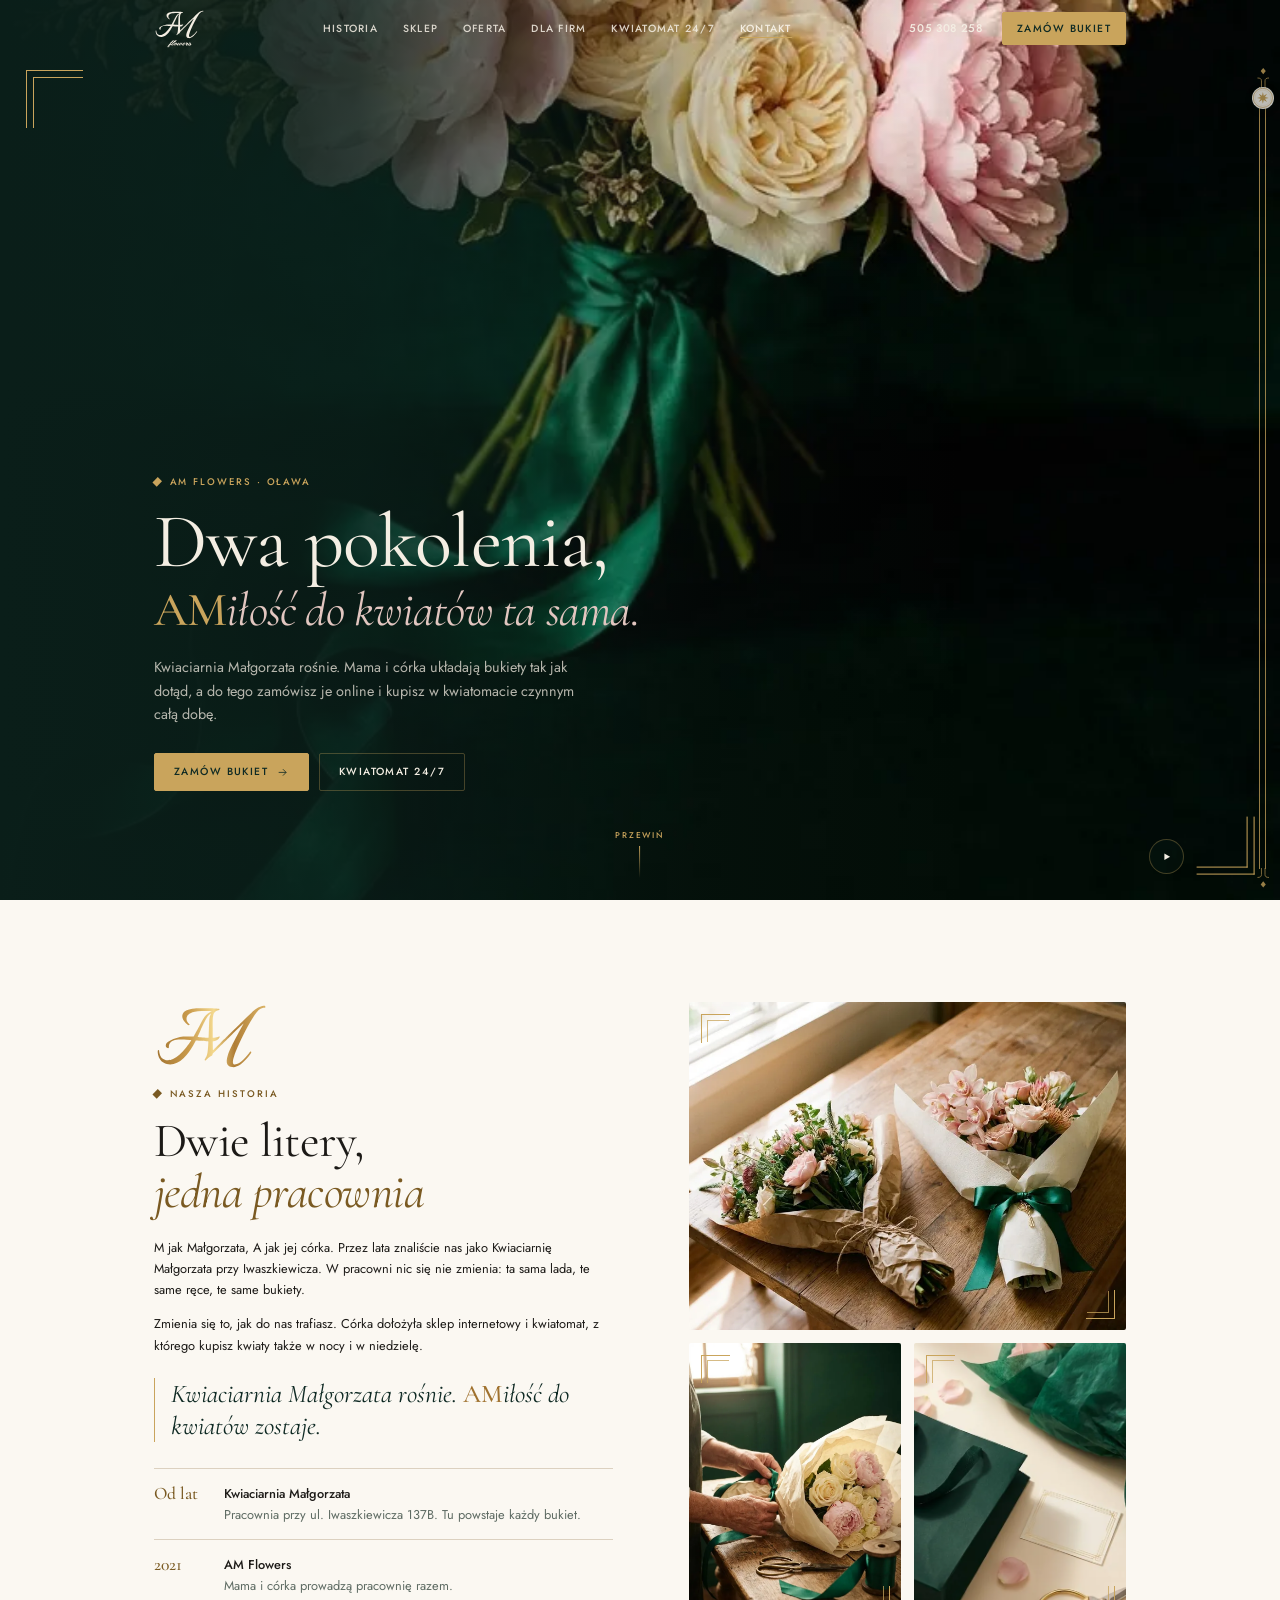
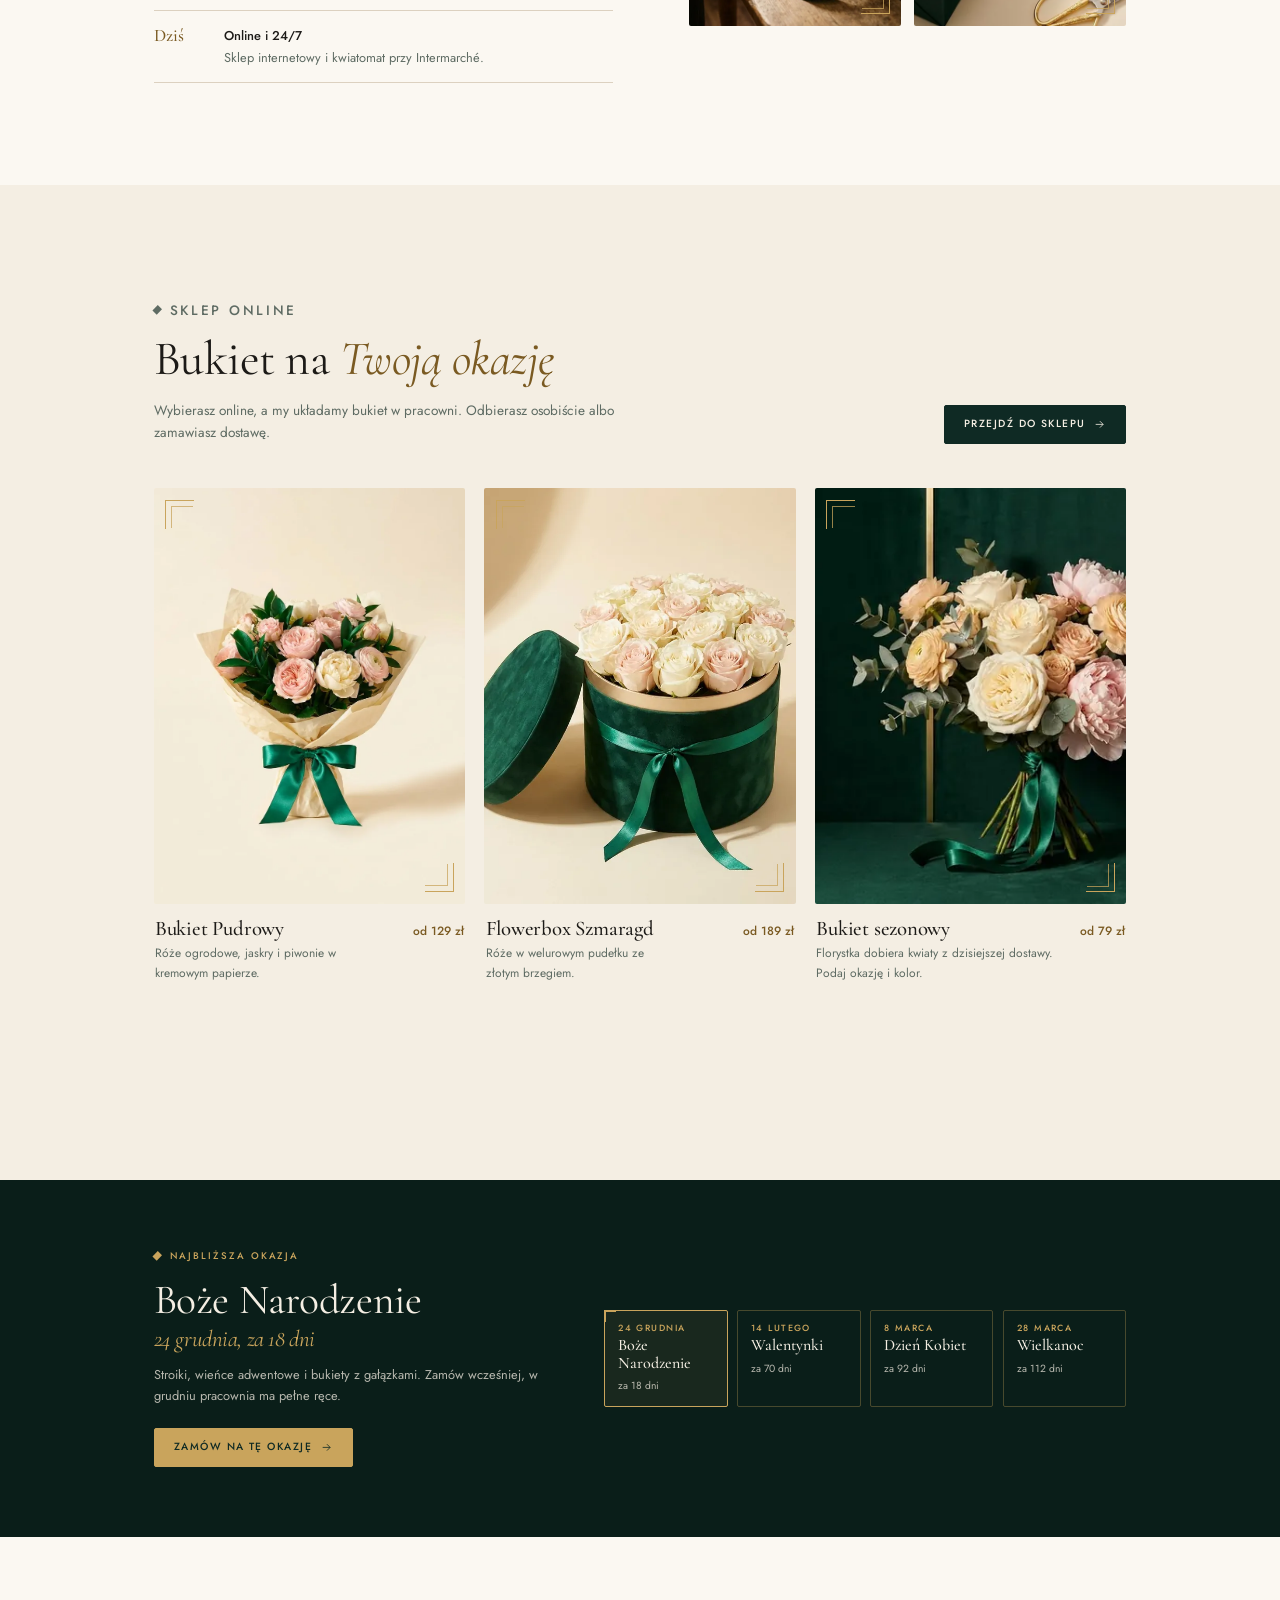
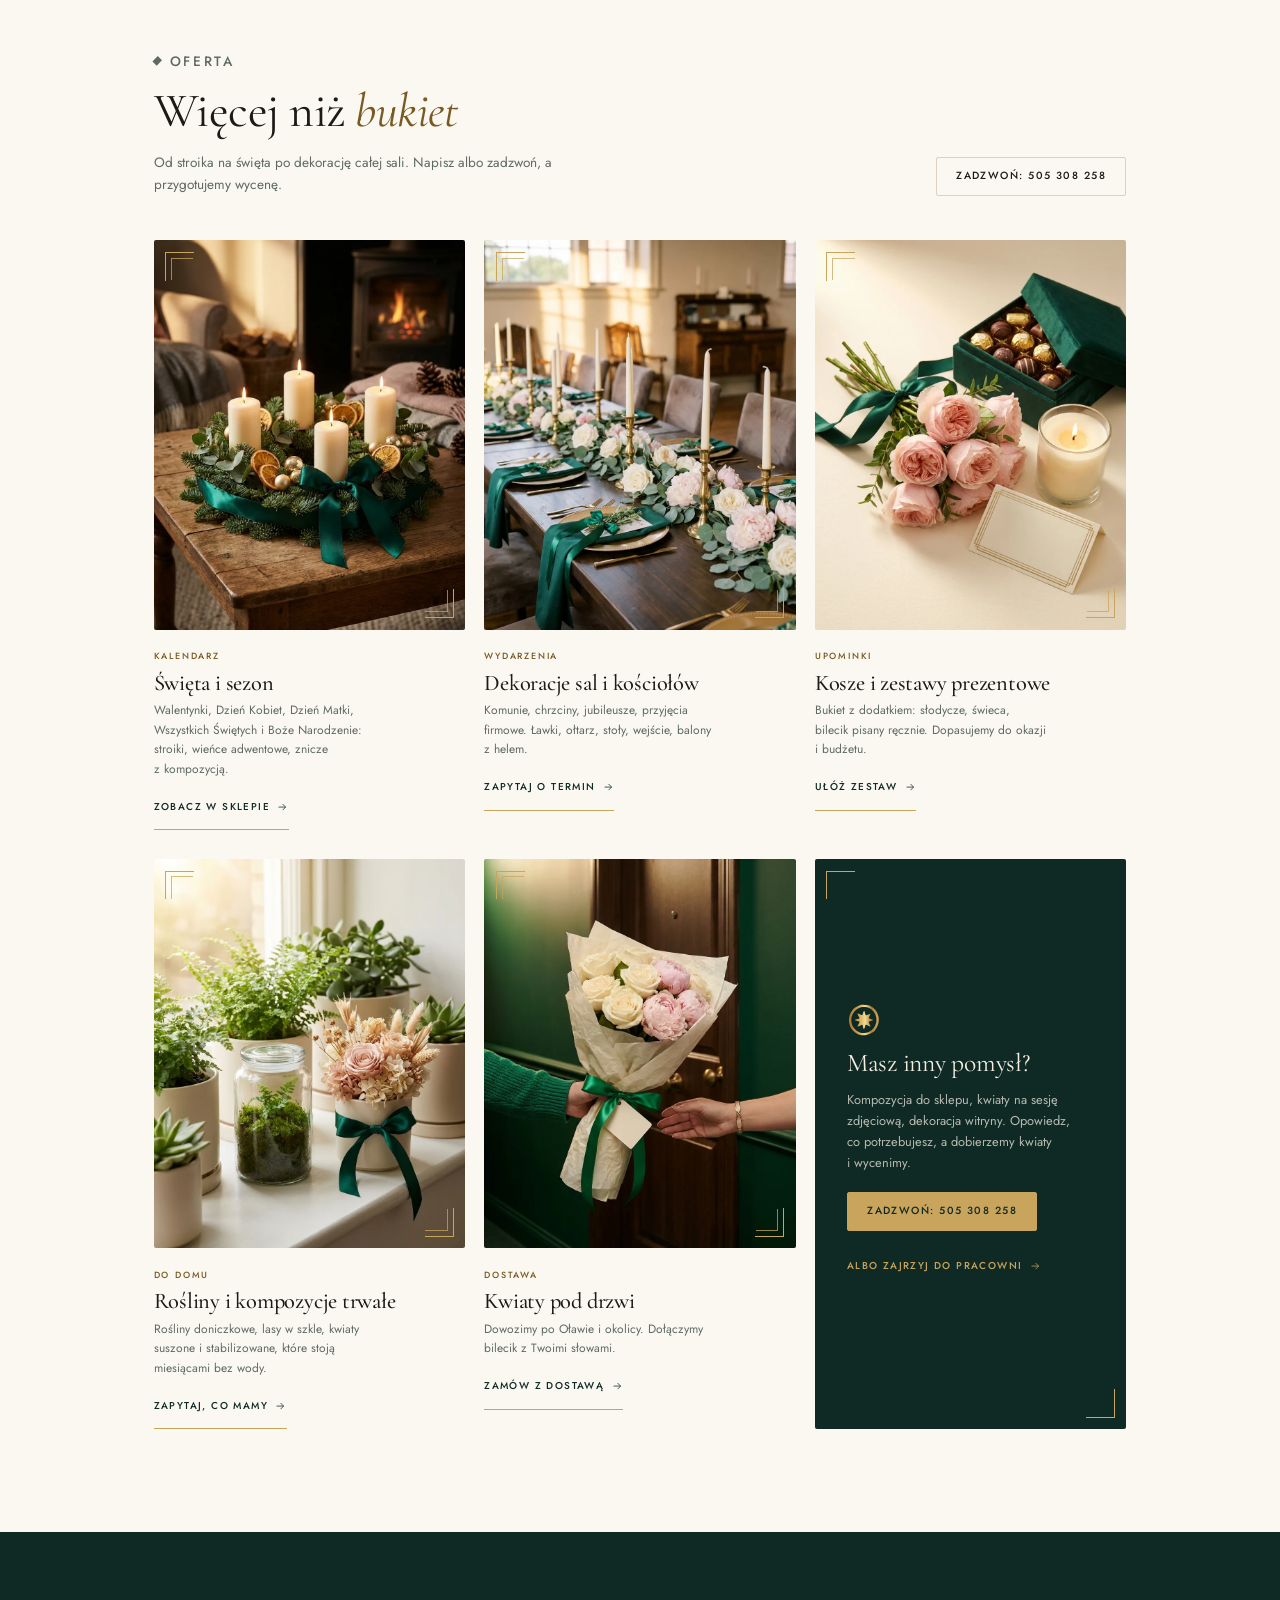
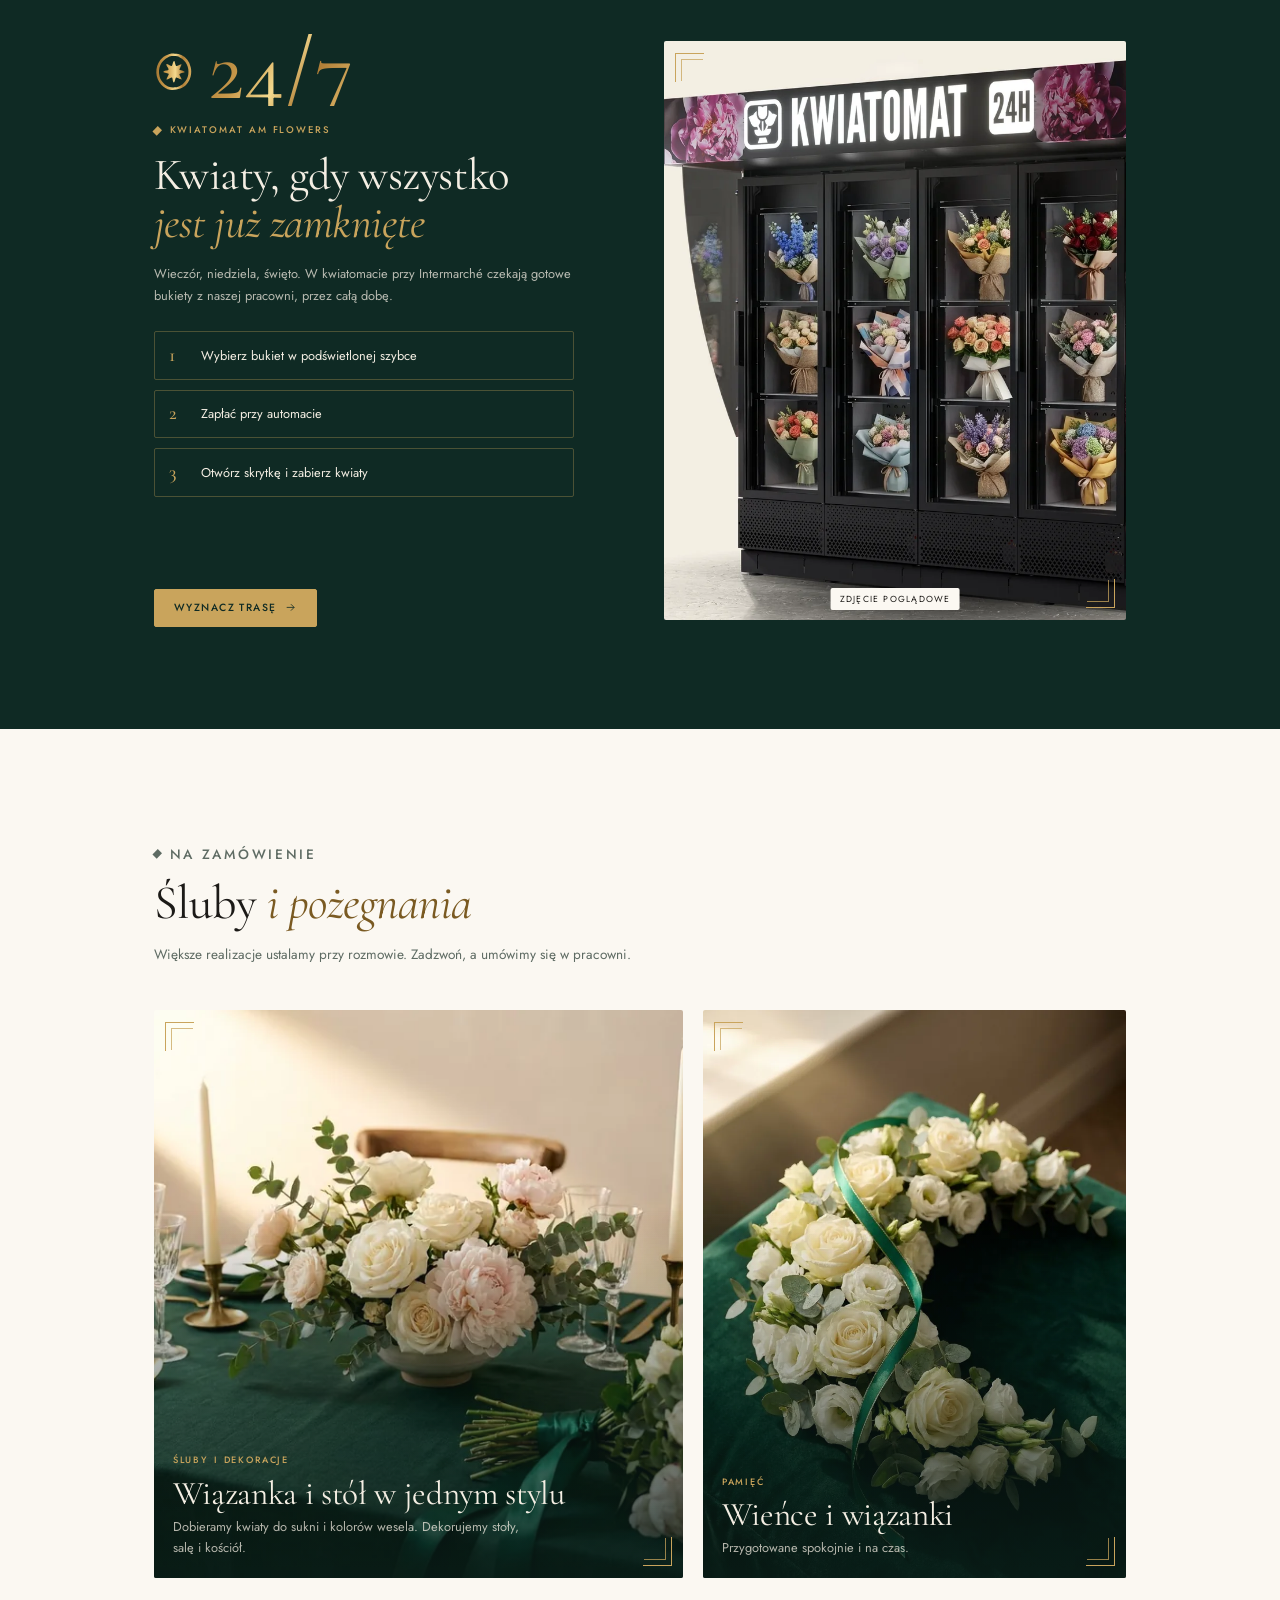
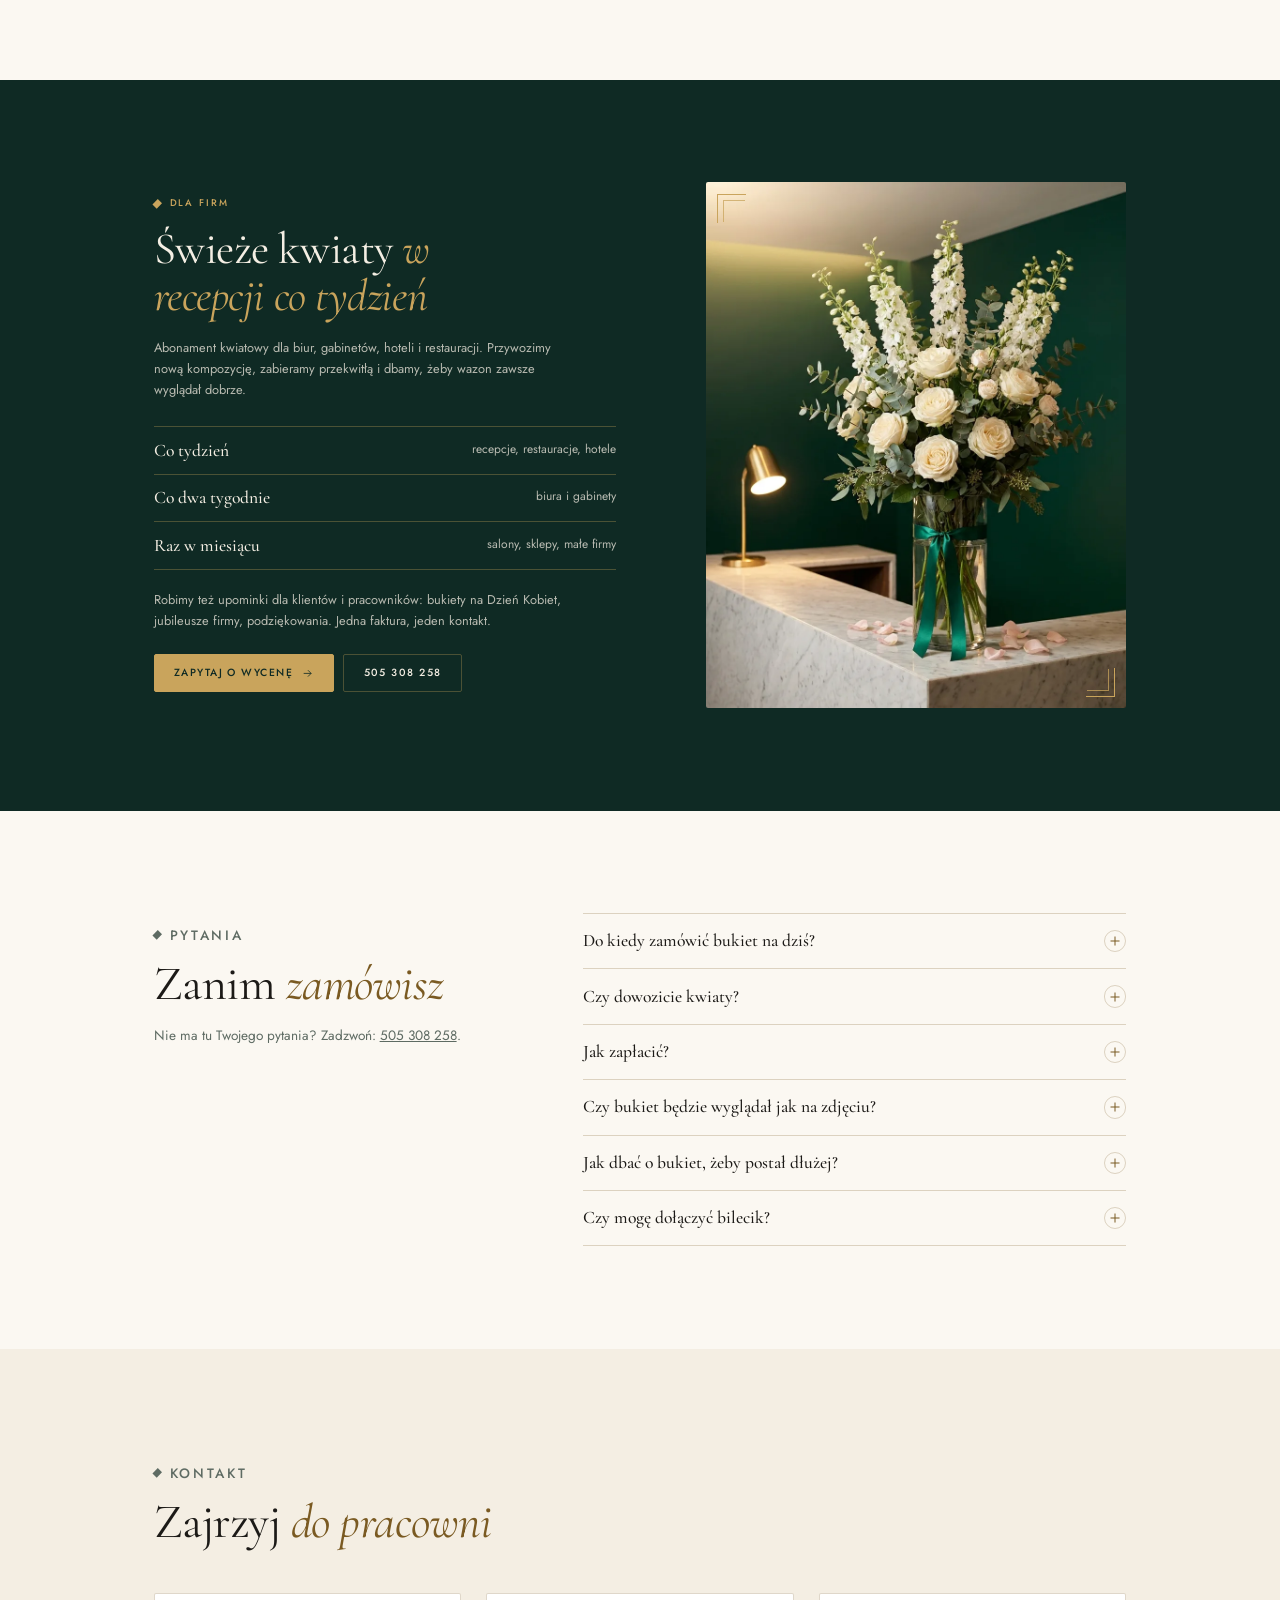
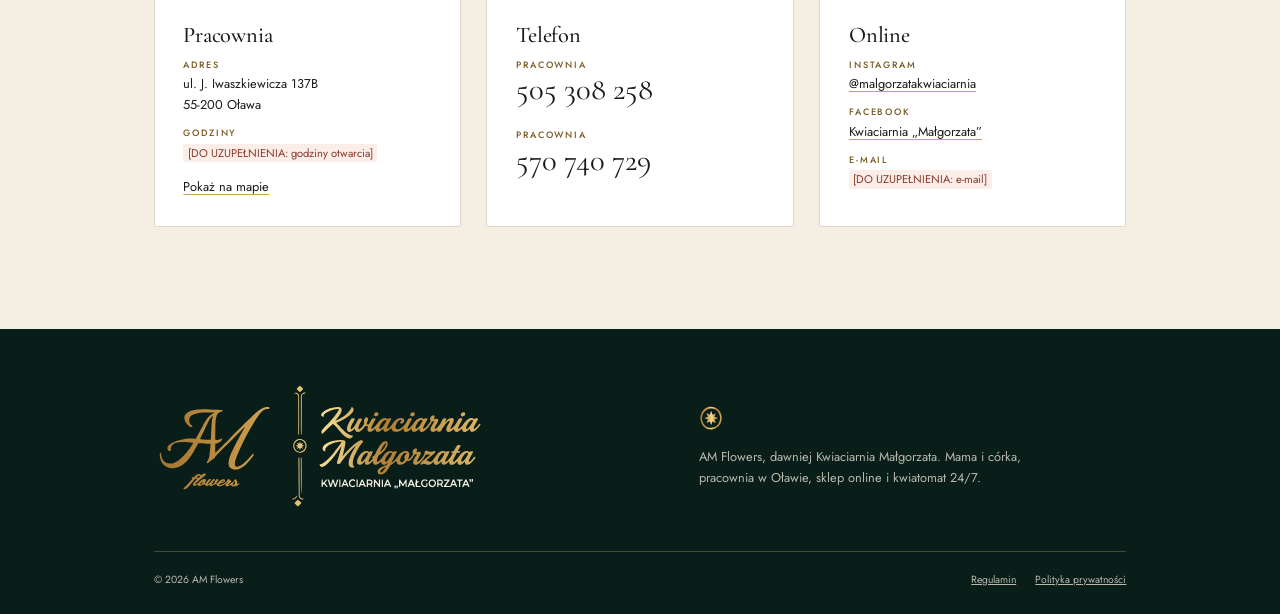
==== commit 3a19dc2d: "Przejście: jedna sekwencja kurtyny i poprawne Wstecz; nowe hasło, zdjęcie kwiatomatu, bez wina Co-Au" ====
--- a/index.html
+++ b/index.html
@@ -19,14 +19,16 @@
 <link rel="preload" href="fonts/cormorant-garamond-latin-400-normal.woff2" as="font" type="font/woff2" crossorigin>
 <link rel="preload" as="image" href="img/f2-800.webp" media="(max-width: 47.99em)">
 <link rel="preload" as="image" href="img/hero-poster.webp" media="(min-width: 48em)">
-<link rel="stylesheet" href="css/am.css?v=6">
-<script>document.documentElement.classList.replace('no-js','js');try{var q=new URLSearchParams(location.search);var z=q.get('z')==='malgorzata';if(z){q.delete('z');history.replaceState(null,'',location.pathname+(q.toString()?'?'+q:'')+location.hash)}if(z||sessionStorage.getItem('amArrive')){sessionStorage.removeItem('amArrive');if(!matchMedia('(prefers-reduced-motion: reduce)').matches)document.documentElement.classList.add('arrive')}}catch(e){}</script>
+<link rel="stylesheet" href="css/am.css?v=7">
+<script>document.documentElement.classList.replace('no-js','js')</script>
+<link rel="stylesheet" href="css/arrive.css?v=1">
+<script src="js/arrive.js?v=1"></script>
 <script type="application/ld+json">
 {"@context":"https://schema.org","@type":"Florist","name":"AM Flowers","alternateName":"Kwiaciarnia Małgorzata","url":"https://amflowers.pl/","image":"https://amflowers.pl/img/og.jpg","telephone":["+48505308258","+48570740729"],"address":{"@type":"PostalAddress","streetAddress":"ul. J. Iwaszkiewicza 137B","addressLocality":"Oława","postalCode":"55-200","addressCountry":"PL"},"sameAs":["https://www.instagram.com/malgorzatakwiaciarnia/","https://www.facebook.com/kwiaciarniamalgorzata"],"department":{"@type":"Store","name":"Kwiatomat 24/7 AM Flowers","address":{"@type":"PostalAddress","streetAddress":"ul. ks. prał. F. Kutrowskiego 29","addressLocality":"Oława","postalCode":"55-200","addressCountry":"PL"},"openingHours":"Mo-Su 00:00-23:59"}}
 </script>
 </head>
 <body>
-<div class="arrive-veil" aria-hidden="true"><i class="l"></i><i class="r"></i><div class="mark"><img src="logo/am-flowers-gold.svg" alt="" width="1233" height="947"><p>Ta sam<b>AM</b>iłość do kwiatów.</p></div></div>
+<div class="arrive-veil" aria-hidden="true"><i class="l"></i><i class="r"></i><div class="mark"><img src="logo/am-flowers-gold.svg" alt="" width="1233" height="947"><p>Dwa pokolenia,<br><b>AM</b>iłość do kwiatów ta sama.</p></div></div>
 <a class="skip" href="#tresc">Przejdź do treści</a>
 
 <header class="site-head" id="top">
@@ -72,7 +74,7 @@
     <div class="wrap">
       <div class="copy">
         <p class="eyebrow rv">AM Flowers · Oława</p>
-        <h1 id="hero-h" class="rv rv-d1" aria-label="Ta sama AMiłość do kwiatów. Teraz w dwóch pokoleniach."><span aria-hidden="true">Ta sam<span class="am">AM</span>iłość do&nbsp;kwiatów.<em>Teraz w dwóch pokoleniach.</em></span></h1>
+        <h1 id="hero-h" class="rv rv-d1" aria-label="Dwa pokolenia, AMiłość do kwiatów ta sama."><span aria-hidden="true">Dwa pokolenia,<em><span class="am">AM</span>iłość do&nbsp;kwiatów ta&nbsp;sama.</em></span></h1>
         <p class="lead rv rv-d2">Kwiaciarnia Małgorzata rośnie. Mama i córka układają bukiety tak jak dotąd, a do tego zamówisz je online i kupisz w kwiatomacie czynnym całą dobę.</p>
         <div class="ctas rv rv-d3">
           <a class="btn btn-gold" href="sklep.html">Zamów bukiet <svg viewBox="0 0 24 24" fill="none" stroke="currentColor" stroke-width="1.5" aria-hidden="true"><path d="M5 12h14M13 6l6 6-6 6"/></svg></a>
@@ -183,7 +185,7 @@
         </article>
           <article class="svc lift rv">
           <div class="frame"><i class="c2"></i><img src="img/oferta-prezenty.webp" width="900" height="1200" alt="Szmaragdowe pudełka prezentowe z małymi bukietami i bilecikami ze złotą ramką" loading="lazy"></div>
-          <div class="svc-body"><small>Upominki</small><h3>Kosze i zestawy prezentowe</h3><p>Bukiet z dodatkiem: słodycze, świeca, wino, bilecik pisany ręcznie. Dopasujemy do okazji i budżetu.</p><a href="#kontakt">Ułóż zestaw <svg viewBox="0 0 24 24" fill="none" stroke="currentColor" stroke-width="1.5" aria-hidden="true"><path d="M5 12h14M13 6l6 6-6 6"/></svg></a></div>
+          <div class="svc-body"><small>Upominki</small><h3>Kosze i zestawy prezentowe</h3><p>Bukiet z dodatkiem: słodycze, świeca, bilecik pisany ręcznie. Dopasujemy do okazji i budżetu.</p><a href="#kontakt">Ułóż zestaw <svg viewBox="0 0 24 24" fill="none" stroke="currentColor" stroke-width="1.5" aria-hidden="true"><path d="M5 12h14M13 6l6 6-6 6"/></svg></a></div>
         </article>
           <article class="svc lift rv rv-d1">
           <div class="frame"><i class="c2"></i><img src="img/oferta-rosliny.webp" width="900" height="1200" alt="Rośliny doniczkowe w ceramicznych osłonkach i szklany słój z mchem na parapecie" loading="lazy"></div>
@@ -207,7 +209,7 @@
 
   <section class="section on-dark kiosk" id="kwiatomat" aria-labelledby="h-kiosk">
     <div class="wrap kiosk-grid">
-      <figure class="frame lift rv" style="margin:0"><i class="c2"></i><img src="img/f6-800.webp" srcset="img/f6-800.webp 800w, img/f6-lg.webp 896w" sizes="(min-width:56em) 45vw, 100vw" width="896" height="1200" alt="Szmaragdowy kwiatomat z podświetlonymi szybkami, w każdej bukiet w kremowym papierze" loading="lazy"></figure>
+      <figure class="frame lift rv" style="margin:0"><i class="c2"></i><img src="img/kwiatomat-800.webp" srcset="img/kwiatomat-800.webp 800w, img/kwiatomat-lg.webp 1162w" sizes="(min-width:56em) 45vw, 100vw" width="1162" height="1452" alt="Czarny kwiatomat z podświetlonym napisem 24H i bukietami za przeszklonymi drzwiami" loading="lazy"><figcaption>Zdjęcie poglądowe</figcaption></figure>
       <div>
         <div class="k247 rv"><img src="logo/ornament-star.svg" width="110" height="110" alt=""><span aria-hidden="true">24/7</span></div>
         <p class="eyebrow rv">Kwiatomat AM Flowers</p>
@@ -344,6 +346,6 @@
   <svg class="orn-cap b" viewBox="0 0 40 40"><path class="d" d="M20 38l5-6-5-6-5 6z"/><path d="M16.5 0v13c0 4-2.5 5.5-7 5.5M23.5 0v13c0 4 2.5 5.5 7 5.5"/></svg>
   <span class="orn-thumb"><svg viewBox="0 0 100 100"><circle cx="50" cy="50" r="44" class="o"/><circle cx="50" cy="50" r="36" class="i"/><polygon points="50.0,23.0 54.0,40.3 69.1,30.9 59.7,46.0 77.0,50.0 59.7,54.0 69.1,69.1 54.0,59.7 50.0,77.0 46.0,59.7 30.9,69.1 40.3,54.0 23.0,50.0 40.3,46.0 30.9,30.9 46.0,40.3"/></svg></span>
 </div>
-<script src="js/am.js?v=6" defer></script>
+<script src="js/am.js?v=7" defer></script>
 </body>
 </html>
--- a/css/am.css
+++ b/css/am.css
@@ -197,7 +197,8 @@
 /* kiosk 24/7 */
 .kiosk{position:relative;overflow:hidden}
 .kiosk-grid{display:grid;gap:2.5rem;align-items:center}
-.kiosk .frame{aspect-ratio:3/4}
+.kiosk .frame{aspect-ratio:4/5;background:var(--paper-2)}
+.kiosk .frame figcaption{position:absolute;z-index:3;left:50%;bottom:.75rem;transform:translateX(-50%);font-size:.6875rem;letter-spacing:.14em;text-transform:uppercase;white-space:nowrap;color:var(--ink);background:var(--paper);padding:.3rem .7rem;border-radius:2px}
 .k247{display:flex;align-items:center;gap:1rem;margin-bottom:1.5rem}
 .k247 img{width:3.25rem}
 .k247 span{font:400 clamp(4rem,12vw,7rem)/.8 var(--serif);background:var(--gold-grad);-webkit-background-clip:text;background-clip:text;color:transparent}
@@ -260,16 +261,6 @@
 .no-js .rv{opacity:1;transform:none}
 
 /* arrival from Kwiaciarnia Małgorzata swipe */
-.arrive-veil{display:none}
-.arrive .arrive-veil{display:block;position:fixed;inset:0;z-index:999;pointer-events:none}
-.arrive-veil i{position:absolute;top:0;bottom:0;width:50.5%;background:var(--emerald-deep);transition:transform 1s cubic-bezier(.76,0,.24,1)}
-.arrive-veil .l{left:0;border-right:1px solid var(--gold)}.arrive-veil .r{right:0;border-left:1px solid var(--gold)}
-.arrive-veil .mark{position:absolute;inset:0;display:flex;flex-direction:column;align-items:center;justify-content:center;gap:1.25rem;transition:opacity .45s var(--ease)}
-.arrive-veil .mark img{width:min(46vw,15rem)}
-.arrive-veil .mark p{font:400 clamp(1.5rem,3.6vw,2.4rem)/1.15 var(--serif);color:var(--ivory)}
-.arrive-veil .mark b{color:var(--gold);font-weight:500}
-.arrive-go .arrive-veil .l{transform:translateX(-101%)}.arrive-go .arrive-veil .r{transform:translateX(101%)}
-.arrive-go .arrive-veil .mark{opacity:0}
 @media (prefers-reduced-motion:reduce){
   html{scroll-behavior:auto}
   *,*:before,*:after{animation:none!important;transition-duration:.01ms!important}
--- a/css/arrive.css
+++ b/css/arrive.css
@@ -0,0 +1,11 @@
+/* AM Flowers · kurtyna otwierająca (samodzielna, bez zmiennych ze stron) */
+.arrive-veil{display:none}
+.arrive .arrive-veil{display:block;position:fixed;inset:0;z-index:999;pointer-events:none}
+.arrive-veil i{position:absolute;top:0;bottom:0;width:50.5%;background:#0A1E19;transition:transform 1s cubic-bezier(.76,0,.24,1)}
+.arrive-veil .l{left:0;border-right:1px solid #C9A45C}.arrive-veil .r{right:0;border-left:1px solid #C9A45C}
+.arrive-veil .mark{position:absolute;inset:0;display:flex;flex-direction:column;align-items:center;justify-content:center;gap:1.25rem;padding:2rem;text-align:center;transition:opacity .45s cubic-bezier(.22,1,.36,1)}
+.arrive-veil .mark img{width:min(46vw,15rem);height:auto}
+.arrive-veil .mark p{margin:0;font:400 clamp(1.5rem,3.6vw,2.4rem)/1.15 'Cormorant','AM Cormorant',Georgia,serif;color:#F4EEE3}
+.arrive-veil .mark b{color:#C9A45C;font-weight:500}
+.arrive-go .arrive-veil .l{transform:translateX(-101%)}.arrive-go .arrive-veil .r{transform:translateX(101%)}
+.arrive-go .arrive-veil .mark{opacity:0}
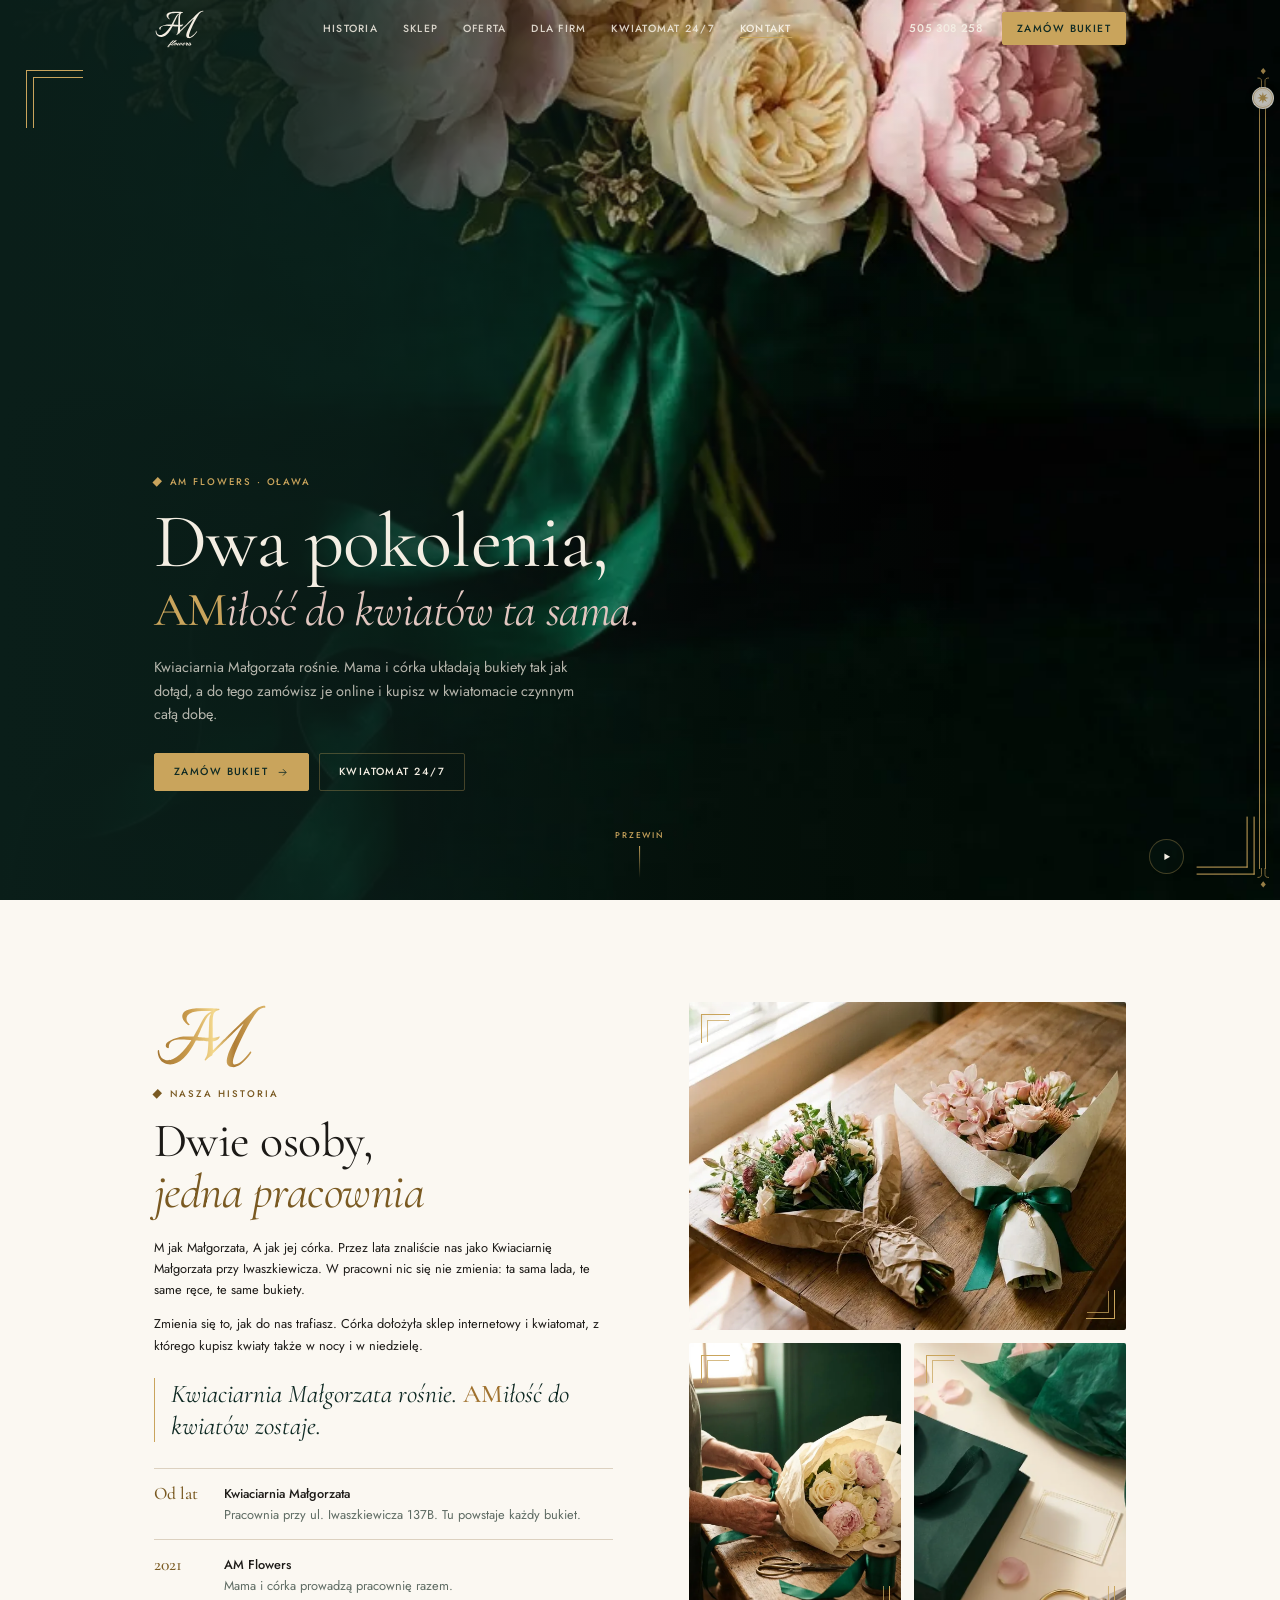
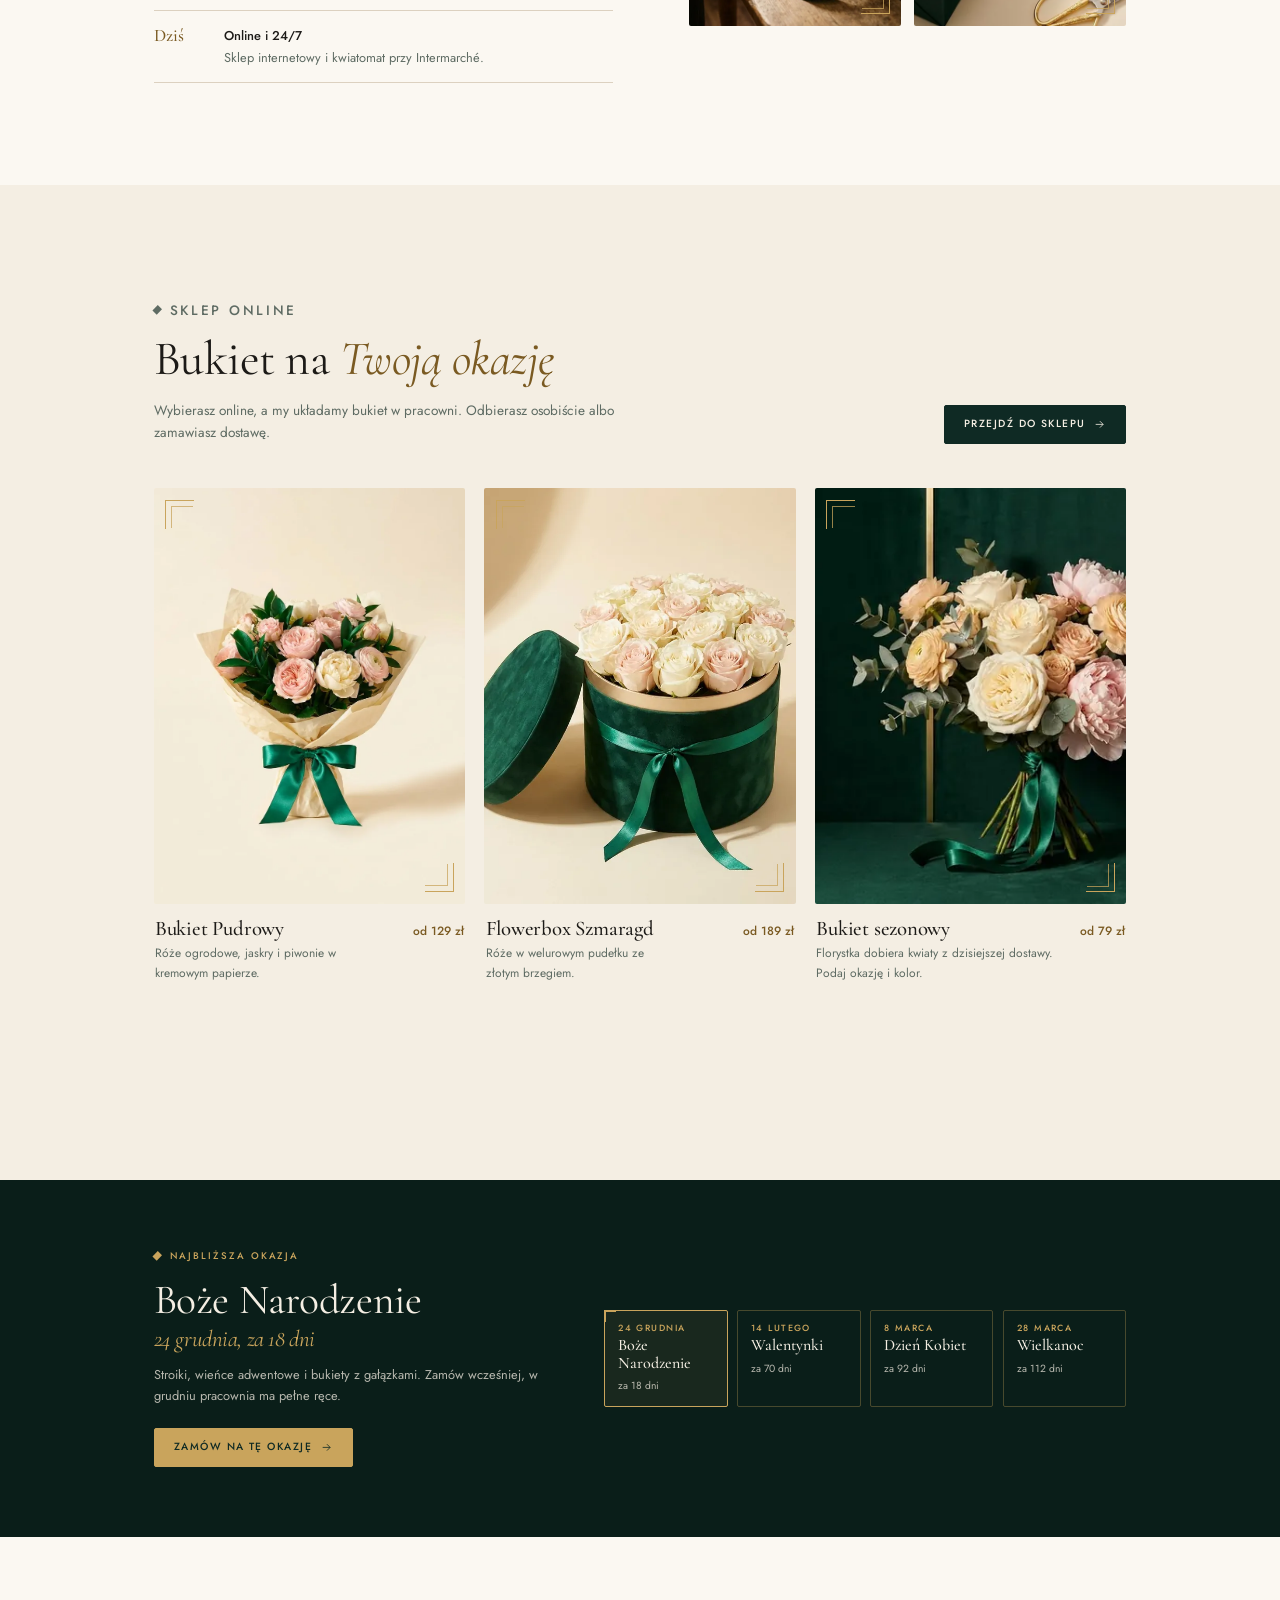
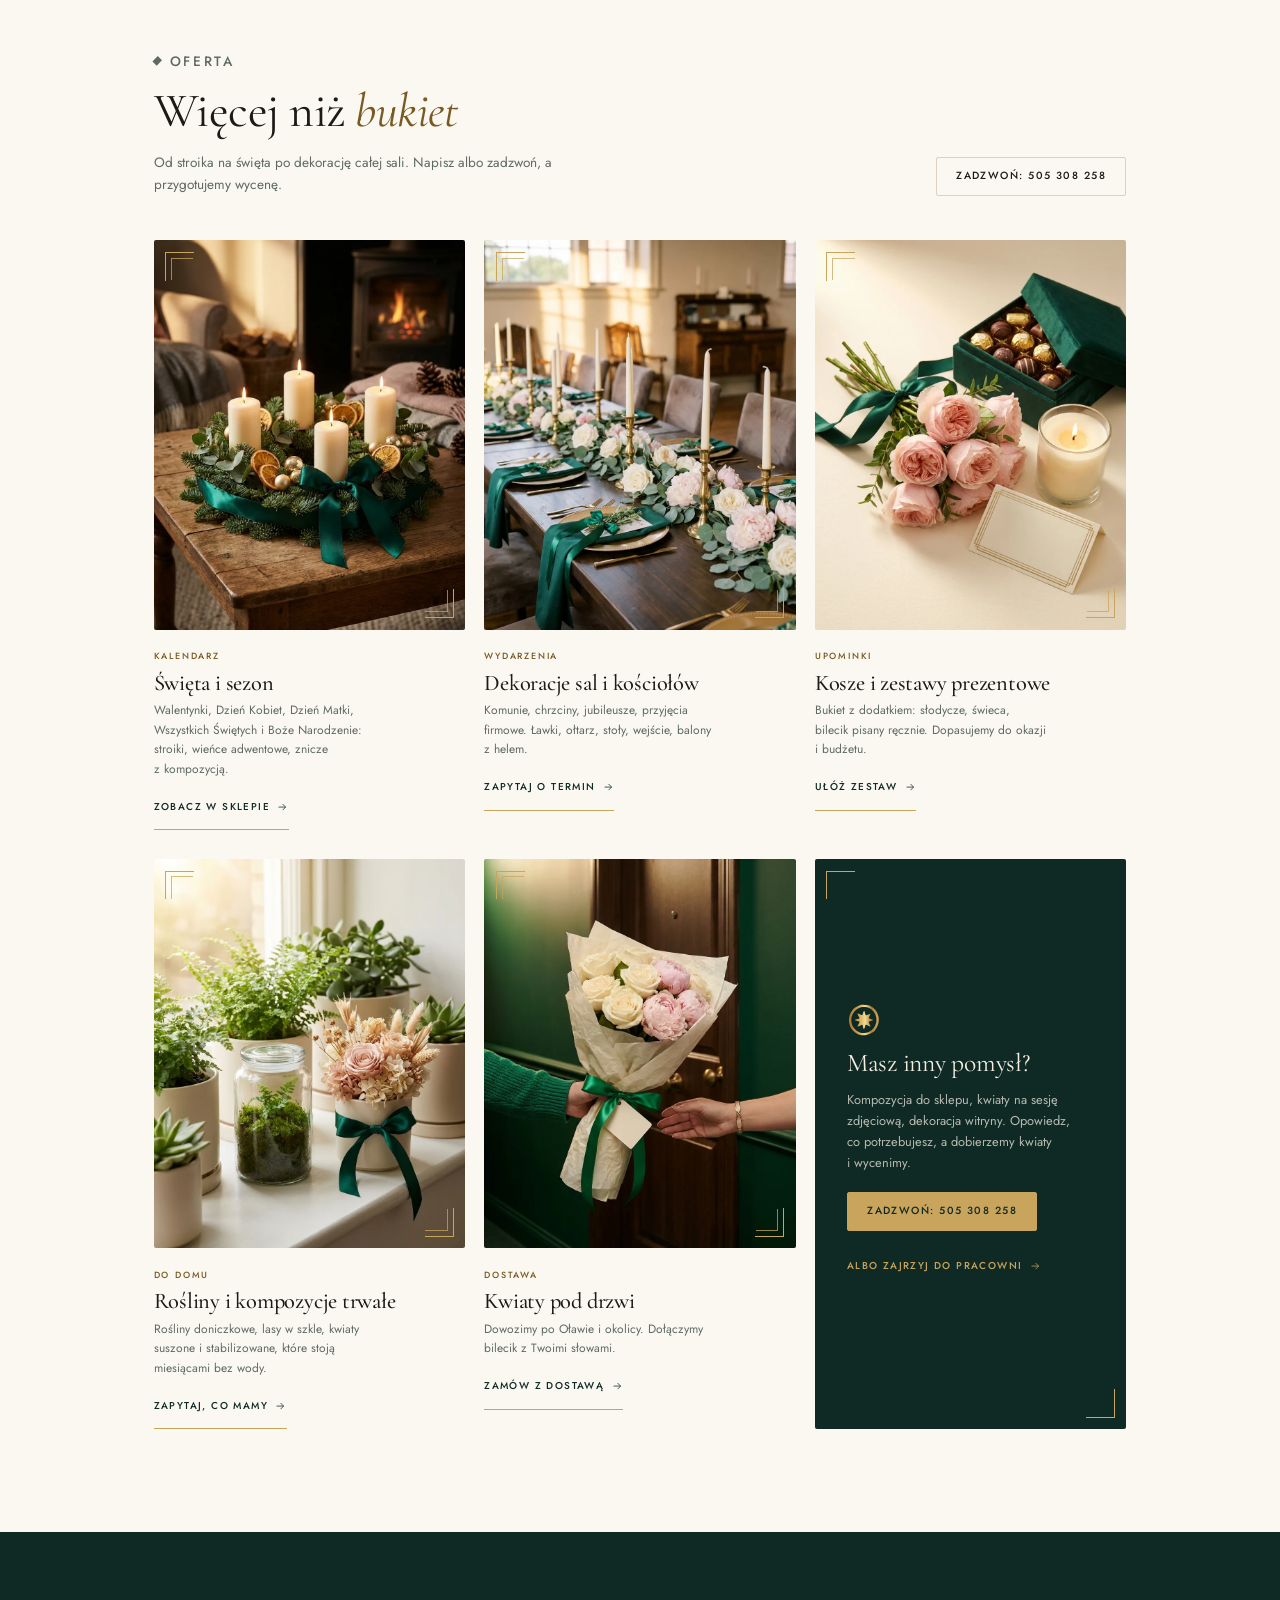
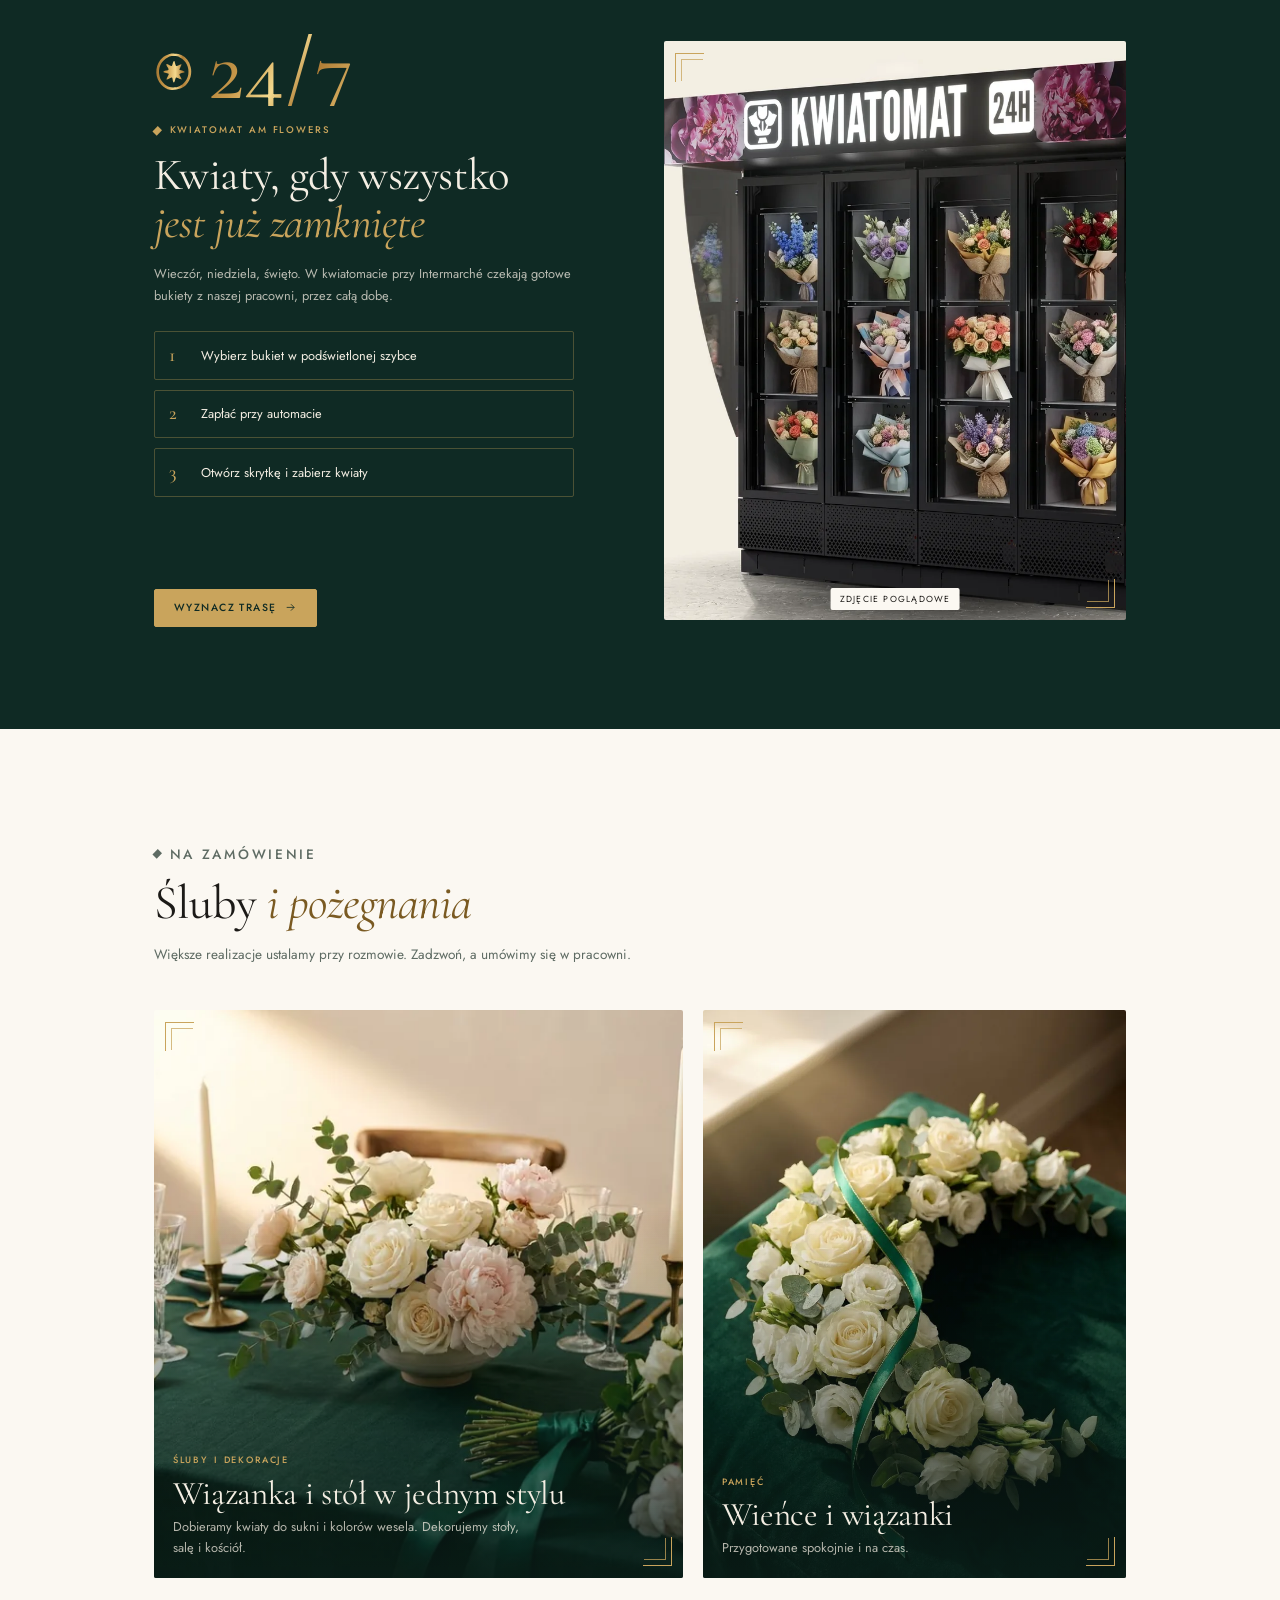
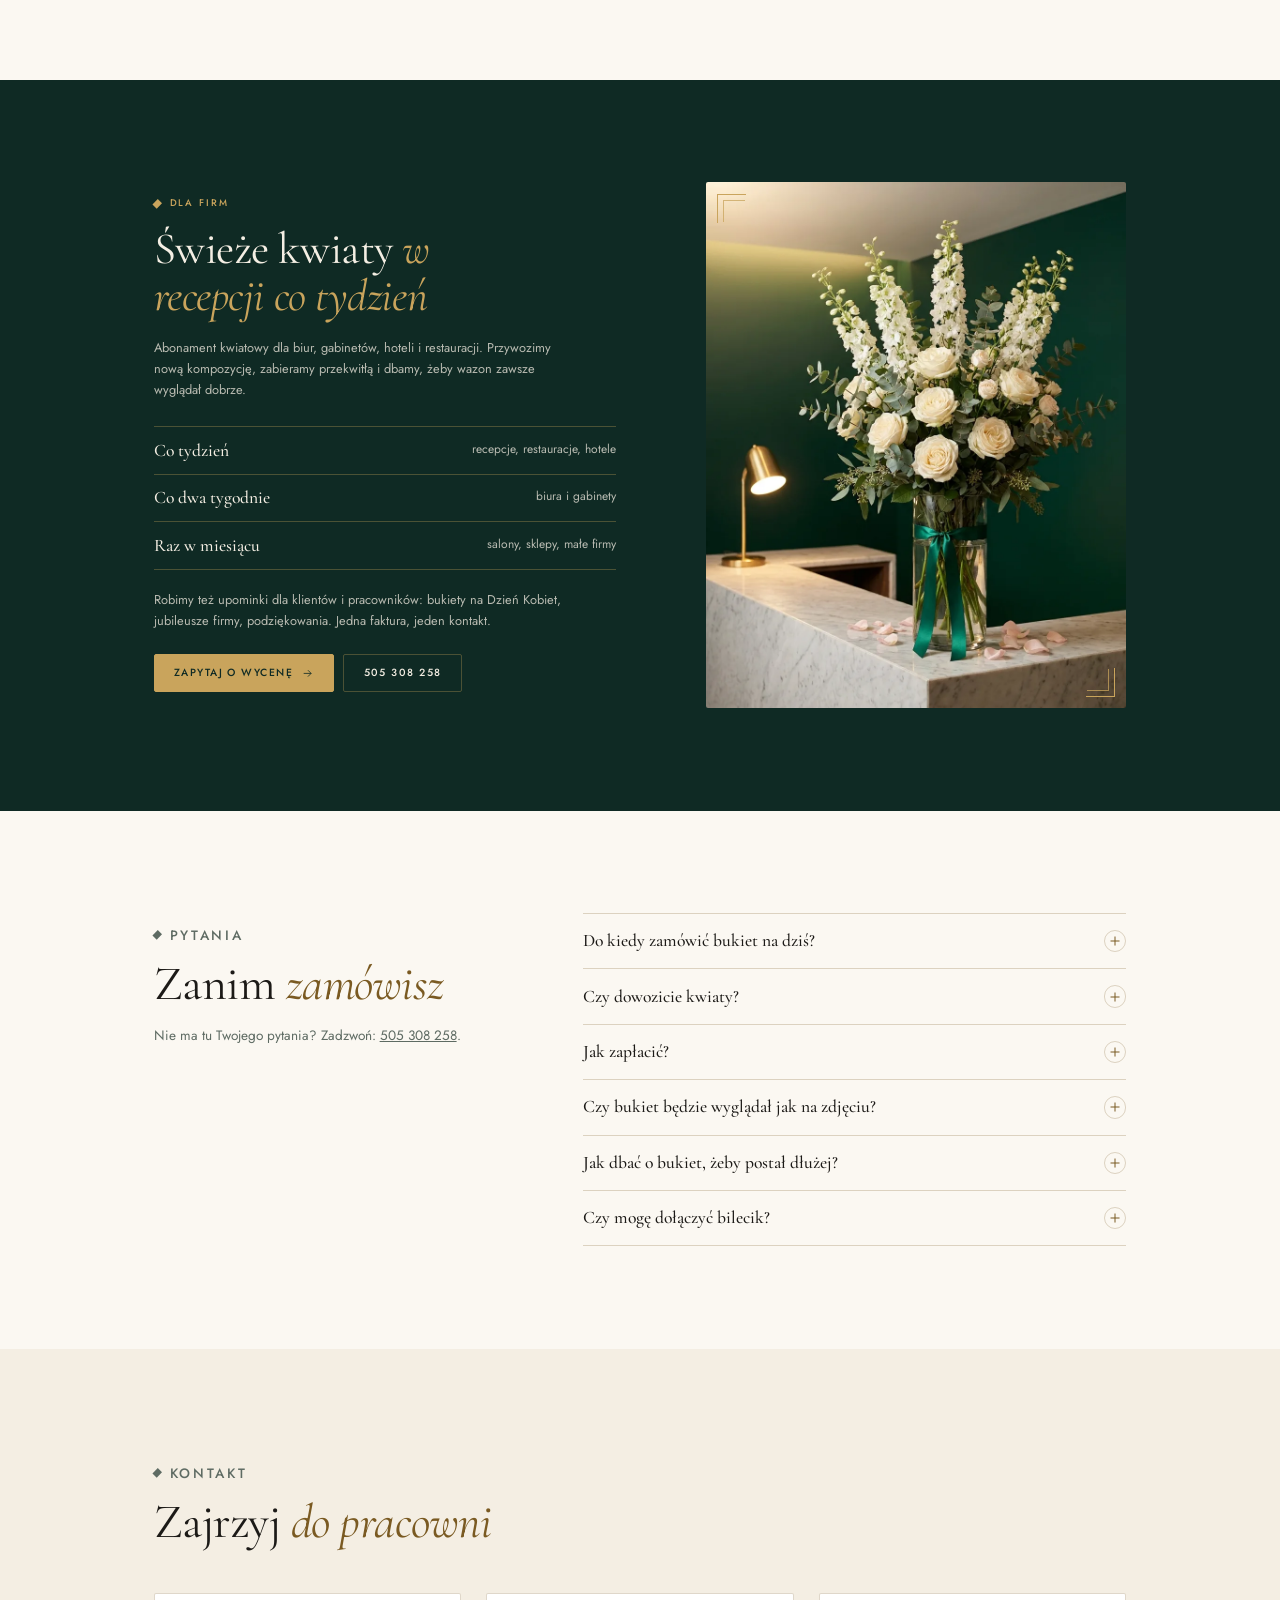
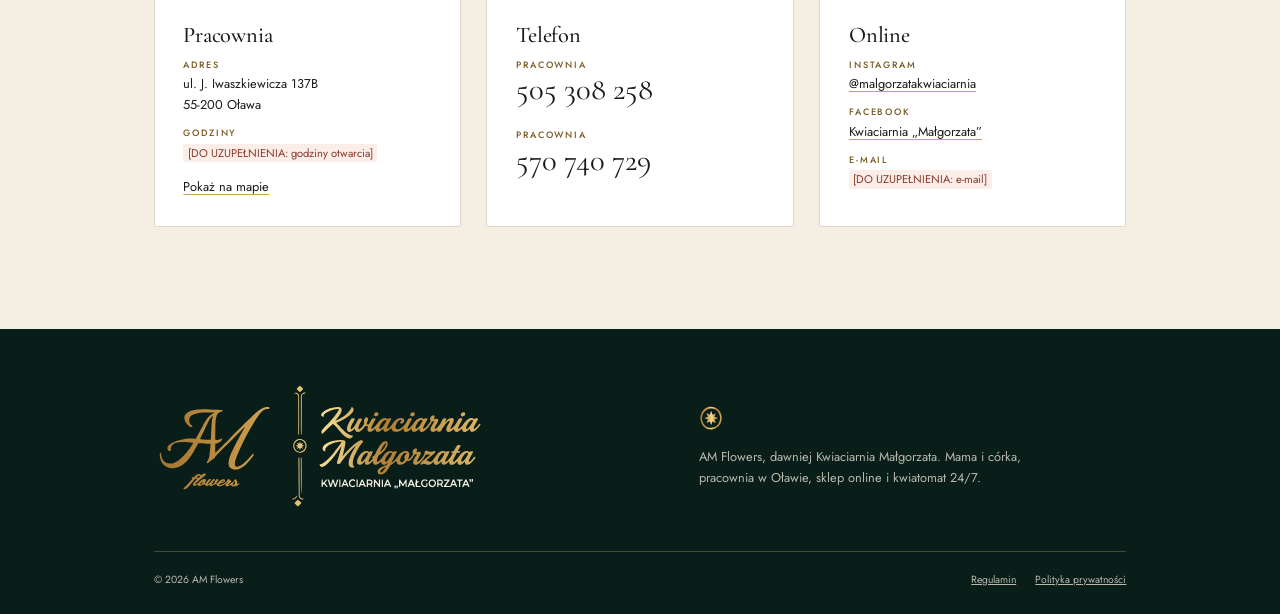
==== commit a0940690: "Historia: nagłówek „Dwie osoby, jedna pracownia” Co-Authored-By: Claude Sonnet 5.5 <noreply@anthropi" ====
--- a/index.html
+++ b/index.html
@@ -91,7 +91,7 @@
       <div class="story-copy">
         <img class="monogram rv" src="logo/am-monogram-gold.svg" width="1233" height="720" alt="">
         <p class="eyebrow rv">Nasza historia</p>
-        <h2 id="h-historia" class="rv" style="font-size:clamp(2.25rem,5.5vw,3.75rem)">Dwie litery, <em style="font-style:italic;color:var(--gold-text)">jedna pracownia</em></h2>
+        <h2 id="h-historia" class="rv" style="font-size:clamp(2.25rem,5.5vw,3.75rem)">Dwie osoby, <em style="font-style:italic;color:var(--gold-text)">jedna pracownia</em></h2>
         <div class="rv" style="margin-top:1.5rem">
           <p>M jak Małgorzata, A jak jej córka. Przez lata znaliście nas jako Kwiaciarnię Małgorzata przy Iwaszkiewicza. W pracowni nic się nie zmienia: ta sama lada, te same ręce, te same bukiety.</p>
           <p>Zmienia się to, jak do nas trafiasz. Córka dołożyła sklep internetowy i kwiatomat, z którego kupisz kwiaty także w nocy i w niedzielę.</p>
